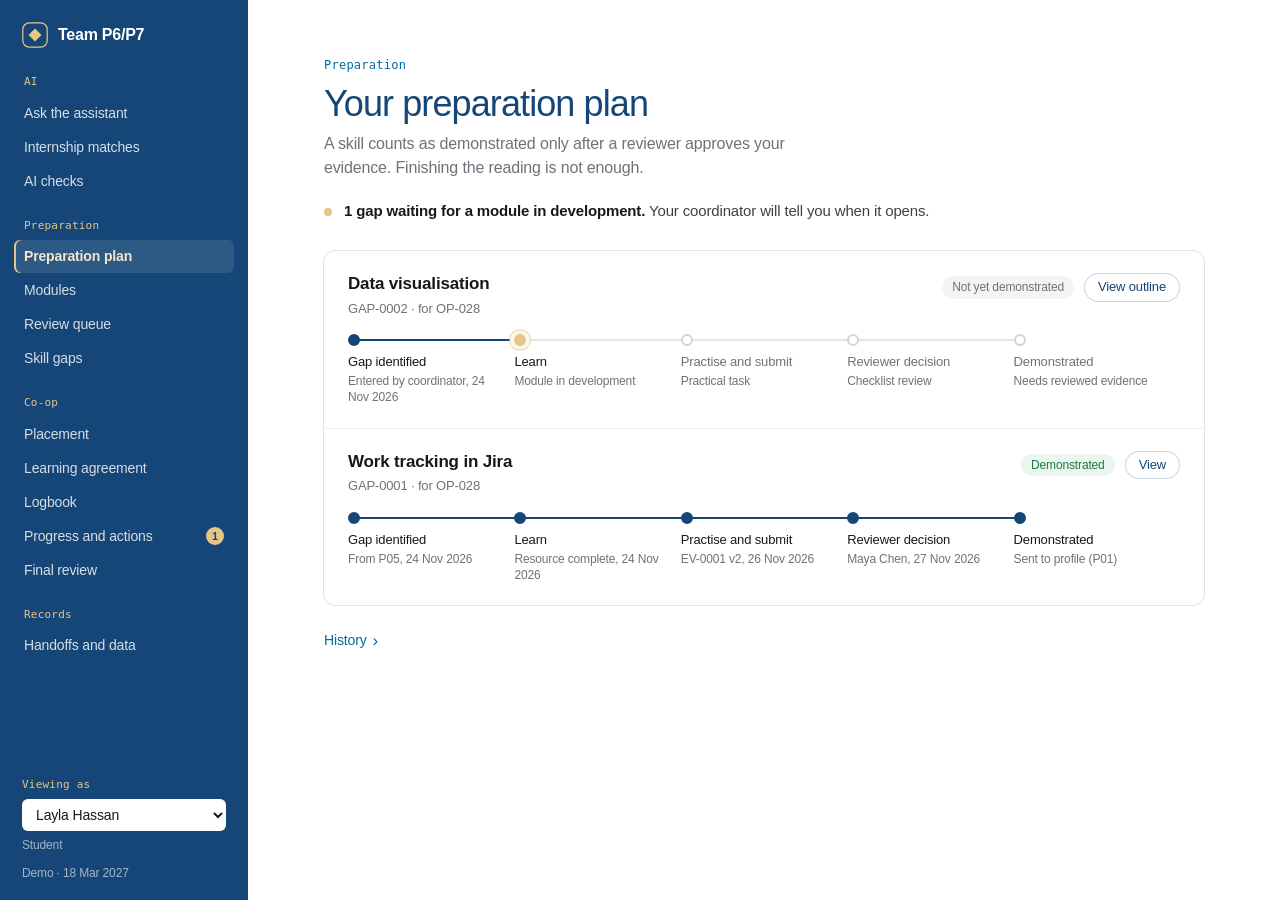
==== index.html @ 8984429f "Use the P01-P03 team's data: profiles, listings and version checks - Bundle P01-P03's synthetic expo" ====
<!doctype html>
<html lang="en">
<head>
<meta charset="utf-8">
<meta name="viewport" content="width=device-width, initial-scale=1">
<title>Team P6/P7 · Co-op preparation and progress</title>
<meta name="description" content="Team P6/P7 classroom prototype for BUS2010 IPP projects P06 and P07: internship preparation, co-op learning progress, and Sprint 2 AI features (FAQ assistant and internship matching).">
<link rel="icon" href="data:image/svg+xml,%3Csvg xmlns='http://www.w3.org/2000/svg' viewBox='0 0 32 32'%3E%3Crect width='32' height='32' rx='8' fill='%23154677'/%3E%3Cpath d='M16 7.5 24.5 16 16 24.5 7.5 16z' fill='%23E5C687'/%3E%3C/svg%3E">
<style>
/* Team P6/P7 — design tokens. MBZUAI colours: navy #154677, blue #006BA1, gold #E5C687. */
:root {
  --navy: #154677;
  --blue: #006BA1;
  --gold: #E5C687;
  --navy-deep: #0F3861;
  --gold-ink: #574A30;
  --gold-50: #FBF6EC;
  --cream: #F5E6CE;

  --bg: #FFFFFF;
  --paper: #FFFFFF;
  --fill: #F4F4F5;
  --ink: #18181B;
  --ink-2: #3F3F46;
  --muted: #71717A;
  --faint: #A1A1AA;
  --line: #E4E4E7;
  --line-2: #F0F0F2;

  --blue-50: #EAF3F8;
  --navy-50: #EEF2F7;
  --green: #1B7A43;  --green-50: #EAF6EF;
  --red: #C42B1C;    --red-50: #FCEDEB;

  --sans: -apple-system, BlinkMacSystemFont, "SF Pro Text", "Helvetica Neue", Helvetica, Arial, sans-serif;
  --display: -apple-system, BlinkMacSystemFont, "SF Pro Display", "Helvetica Neue", Helvetica, Arial, sans-serif;
  --mono: ui-monospace, "SF Mono", Menlo, monospace;

  --r-sm: 6px; --r-md: 12px;
  --card: 0 0 0 1px var(--line);
  --focus: 0 0 0 3px rgba(0, 107, 161, 0.28);
  --ease: cubic-bezier(0.23, 1, 0.32, 1);
}

* { box-sizing: border-box; }
html, body { margin: 0; height: 100%; }
body {
  font-family: var(--sans); font-size: 15px; line-height: 1.5; color: var(--ink);
  background: var(--bg); -webkit-font-smoothing: antialiased; letter-spacing: -0.01em;
}
h1, h2, h3 { font-family: var(--display); font-weight: 600; color: var(--ink); margin: 0; }
h1 { font-size: 36px; line-height: 1.12; font-weight: 500; letter-spacing: -0.025em; color: var(--navy); }
.eyebrow { font-family: var(--mono); font-size: 12px; color: var(--blue); letter-spacing: 0.02em; margin-bottom: 10px; }
h2 { font-size: 19px; line-height: 1.3; letter-spacing: -0.015em; }
h3 { font-size: 16px; line-height: 1.35; letter-spacing: -0.01em; }
p { margin: 0 0 10px; }
a { color: var(--blue); text-decoration: none; }
a:hover { text-decoration: underline; text-underline-offset: 2px; }
button, input, select, textarea { font: inherit; color: inherit; letter-spacing: inherit; }
:focus-visible { outline: none; box-shadow: var(--focus); border-radius: var(--r-sm); }
.id { font-family: var(--mono); font-size: 12px; color: var(--muted); letter-spacing: 0; }
.muted { color: var(--muted); }
.small { font-size: 13px; }
.sr-only { position: absolute; width: 1px; height: 1px; overflow: hidden; clip: rect(0 0 0 0); white-space: nowrap; }

/* ---------- Shell ---------- */
.app { display: grid; grid-template-columns: 248px 1fr; min-height: 100vh; }
.side {
  background: var(--navy); padding: 22px 14px 18px;
  display: flex; flex-direction: column; gap: 26px; position: sticky; top: 0; height: 100vh; overflow-y: auto;
}
.brand { display: flex; align-items: center; gap: 10px; padding: 0 8px; }
.brand-mark { width: 26px; height: 26px; flex: none; }
.brand-name { font-family: var(--display); font-size: 16px; font-weight: 600; color: #fff; letter-spacing: -0.015em; }

nav { display: grid; gap: 20px; }
.nav-group h4 { font-family: var(--mono); font-size: 11px; font-weight: 400; color: var(--gold); margin: 0 0 6px 10px; letter-spacing: 0.02em; }
.nav-group ul { list-style: none; margin: 0; padding: 0; display: grid; gap: 1px; }
.nav-group a {
  display: flex; align-items: center; justify-content: space-between; gap: 8px;
  padding: 6px 10px; border-radius: var(--r-sm); color: rgba(255, 255, 255, 0.82); font-size: 14px;
  transition: background-color .15s ease;
}
.nav-group a:hover { background: rgba(255, 255, 255, 0.07); color: #fff; text-decoration: none; }
.nav-group a[aria-current="page"] { background: rgba(255, 255, 255, 0.1); color: var(--cream); font-weight: 600; box-shadow: inset 2px 0 0 var(--gold); }
.nav-count {
  font-size: 11px; font-weight: 600; min-width: 18px; height: 18px; padding: 0 5px; border-radius: 9px;
  background: var(--gold); color: var(--navy); display: inline-flex; align-items: center; justify-content: center;
}
.side-foot { margin-top: auto; display: grid; gap: 10px; padding: 0 8px; }
.whoami label { display: block; font-family: var(--mono); font-size: 11px; color: var(--gold); margin-bottom: 6px; letter-spacing: 0.02em; }
.whoami select {
  width: 100%; background: var(--paper); color: var(--ink); border: 0; border-radius: var(--r-sm);
  padding: 7px 10px; font-size: 14px; font-weight: 500; cursor: pointer;
}
.whoami .role-line { font-size: 12px; color: rgba(255, 255, 255, 0.6); margin-top: 5px; }
.demo-link { background: none; border: 0; padding: 0; text-align: left; font-size: 12px; color: rgba(255, 255, 255, 0.6); cursor: pointer; }
.demo-link:hover { color: var(--gold); }

.main { padding: 56px 64px 96px; min-width: 0; }
.main > * { max-width: 880px; margin-left: auto; margin-right: auto; }
.page-head { display: flex; align-items: flex-end; justify-content: space-between; gap: 24px; margin-bottom: 32px; }
.page-head .lede { color: var(--muted); font-size: 16px; margin: 8px 0 0; max-width: 58ch; }
.crumb { font-size: 13px; color: var(--muted); margin-bottom: 10px; }
.crumb a { color: var(--blue); }

.layout { display: grid; gap: 20px; }
.stack { display: grid; gap: 20px; }

.panel { background: var(--paper); border-radius: var(--r-md); box-shadow: var(--card); }
.panel-head { padding: 22px 24px 0; display: flex; align-items: baseline; justify-content: space-between; gap: 12px; }
.panel-head h2 { font-size: 17px; }
.panel-body { padding: 14px 24px 24px; }
.panel-body > :last-child { margin-bottom: 0; }
.divided > * + * { border-top: 1px solid var(--line-2); }

/* ---------- Next action line ---------- */
.next { display: flex; align-items: center; gap: 12px; margin: -12px auto 28px; font-size: 15px; color: var(--ink-2); }
.next-dot { width: 8px; height: 8px; border-radius: 50%; background: var(--gold); flex: none; }
.next.done .next-dot { background: var(--green); }
.next.block .next-dot { background: var(--red); }
.next-text strong { font-weight: 600; color: var(--ink); }

/* ---------- Status chips ---------- */
.chip {
  display: inline-flex; align-items: center; font-size: 12px; font-weight: 500;
  padding: 3px 10px; border-radius: 999px; white-space: nowrap; line-height: 1.4;
}
.chip.none { background: var(--fill); color: var(--muted); }
.chip.info { background: var(--navy-50); color: var(--navy); }
.chip.wait { background: var(--gold-50); color: var(--gold-ink); }
.chip.warn { background: var(--red-50); color: var(--red); }
.chip.ok { background: var(--green-50); color: var(--green); }

.tag { font-size: 12px; font-weight: 500; padding: 2px 8px; border-radius: 6px; color: var(--muted); background: var(--fill); white-space: nowrap; }

/* ---------- Progress steps ---------- */
.chain { padding: 0; list-style: none; display: grid; grid-template-columns: repeat(5, minmax(0, 1fr)); margin: 4px 0 0; }
.chain-step { position: relative; padding-top: 20px; padding-right: 12px; }
.chain-step::before { content: ""; position: absolute; top: 5px; left: 0; right: 0; height: 2px; background: var(--line); }
.chain-step:first-child::before { left: 6px; }
.chain-step:last-child::before { right: auto; width: 6px; }
.chain-step.reached::before { background: var(--navy); }
.chain-node { position: absolute; top: 0; left: 0; width: 12px; height: 12px; border-radius: 50%; background: var(--paper); border: 2px solid #D4D4D8; z-index: 1; }
.chain-step.reached .chain-node { background: var(--navy); border-color: var(--navy); }
.chain-step.current .chain-node { border-color: var(--gold); background: var(--gold); box-shadow: 0 0 0 4px var(--gold-50), 0 0 0 5px rgba(229, 198, 135, 0.6); }
.chain-step.blocked .chain-node { border-color: var(--red); background: var(--paper); box-shadow: 0 0 0 4px var(--red-50); }
.chain-label { font-size: 13px; font-weight: 500; color: var(--ink); line-height: 1.3; }
.chain-step:not(.reached):not(.current):not(.blocked) .chain-label { color: var(--muted); }
.chain-sub { font-size: 12px; color: var(--muted); line-height: 1.35; margin-top: 2px; }

/* ---------- Rows ---------- */
.skill { padding: 22px 24px; }
.skill-top { display: flex; justify-content: space-between; align-items: flex-start; gap: 16px; margin-bottom: 16px; }
.skill-top h3 { font-size: 17px; }
.skill-top > :last-child { flex: none; }
.skill-meta { font-size: 13px; color: var(--muted); margin-top: 3px; }
.skill-meta a { color: inherit; }

/* ---------- Buttons & forms ---------- */
.btn {
  display: inline-flex; align-items: center; justify-content: center; gap: 6px;
  border-radius: 999px; border: 0; background: var(--navy); color: #fff;
  padding: 8px 18px; font-weight: 500; font-size: 14px; cursor: pointer; line-height: 1.3;
  transition: background-color .15s ease, transform .1s var(--ease);
}
.btn:hover { background: var(--navy-deep); text-decoration: none; }
.btn:active { transform: scale(0.98); }
.btn.secondary { background: #fff; color: var(--navy); box-shadow: inset 0 0 0 1px #CBD5E1; }
.btn.secondary:hover { background: var(--navy-50); }
.btn.danger { background: var(--red-50); color: var(--red); }
.btn.danger:hover { background: #F8DEDA; }
.btn.ghost { background: transparent; color: var(--blue); padding-left: 0; padding-right: 0; }
.btn.ghost:hover { background: transparent; text-decoration: underline; }
.btn.sm { padding: 6px 14px; font-size: 13px; }
.btn.ghost.sm { padding-left: 0; padding-right: 0; }
.btn[disabled] { background: var(--fill); color: var(--faint); cursor: not-allowed; }
.btn-row { display: flex; flex-wrap: wrap; gap: 10px; align-items: center; }

.field { display: grid; gap: 6px; margin-bottom: 16px; }
.field label, .field .label { font-size: 13px; font-weight: 500; color: var(--ink-2); }
.field .hint { font-size: 12px; color: var(--muted); }
.input, select.input, textarea.input {
  width: 100%; border: 1px solid rgba(0, 0, 0, 0.12); border-radius: var(--r-sm); background: var(--paper); padding: 8px 11px; font-size: 14px;
  transition: border-color .15s ease, box-shadow .15s ease;
}
textarea.input { min-height: 96px; resize: vertical; line-height: 1.5; }
.input:focus { outline: none; border-color: var(--blue); box-shadow: var(--focus); }
.input { border-color: #D4D4D8; }
.field.error .input { border-color: var(--red); }
.field .err, .err { font-size: 12px; color: var(--red); font-weight: 500; }
.grid-2 { display: grid; grid-template-columns: 1fr 1fr; gap: 16px; }
.check { display: flex; gap: 10px; align-items: flex-start; padding: 7px 0; font-size: 14px; }
.check input { width: 16px; height: 16px; margin-top: 2px; accent-color: var(--blue); flex: none; }

/* ---------- Notes ---------- */
.notice { border-radius: 10px; padding: 11px 14px; font-size: 13px; display: flex; gap: 10px; align-items: flex-start; }
.notice.rule { background: none; padding: 0; color: var(--muted); }
.notice.warn { background: var(--red-50); color: #7A1D13; }
.notice.wait { background: var(--gold-50); color: #5E450C; }
.notice.ok { background: var(--green-50); color: var(--green); }
.notice svg { flex: none; margin-top: 2px; }
.notice strong { font-weight: 600; }
.locked { font-size: 12px; color: var(--faint); margin: 10px 0 0; }
.locked button { background: none; border: 0; padding: 0; color: var(--blue); cursor: pointer; font-size: inherit; }
.locked button:hover { text-decoration: underline; }
.foot { font-size: 13px; color: var(--muted); margin: 4px 0 0; }

/* ---------- Tables ---------- */
.table { width: 100%; border-collapse: collapse; font-size: 14px; }
.table th { text-align: left; font-weight: 500; font-size: 12px; color: var(--muted); padding: 0 12px 10px; border-bottom: 1px solid var(--line); }
.table td { padding: 12px; border-bottom: 1px solid var(--line-2); vertical-align: top; }
.table th:first-child, .table td:first-child { padding-left: 0; }
.table th:last-child, .table td:last-child { padding-right: 0; }
.table tr:last-child td { border-bottom: 0; }
.table tr.is-overdue td:first-child { box-shadow: inset 3px 0 0 var(--red); padding-left: 12px; }
.table.fixed { table-layout: fixed; }

/* ---------- History (folded) ---------- */
details.more { margin-top: 4px; }
details.more > summary {
  list-style: none; cursor: pointer; font-size: 14px; color: var(--blue); font-weight: 500; display: inline-flex; align-items: center; gap: 6px;
}
details.more > summary::-webkit-details-marker { display: none; }
details.more > summary::after { content: "›"; font-size: 17px; line-height: 1; transition: transform .2s var(--ease); }
details.more[open] > summary::after { transform: rotate(90deg); }
details.more > .panel { margin-top: 12px; }
details > summary { cursor: pointer; }

.timeline { list-style: none; margin: 0; padding: 0; display: grid; gap: 14px; }
.timeline li { display: grid; grid-template-columns: 110px 1fr; gap: 16px; font-size: 14px; }
.timeline .when { font-size: 13px; color: var(--muted); }
.timeline .who { font-weight: 500; }

/* ---------- Module page ---------- */
.reading { font-size: 15px; line-height: 1.65; max-width: 64ch; color: var(--ink-2); }
.reading h3 { font-size: 15px; margin: 18px 0 4px; color: var(--ink); }
.reading p { margin: 0 0 6px; }
.outcome { font-family: var(--display); font-size: 21px; line-height: 1.4; font-weight: 500; letter-spacing: -0.015em; color: var(--ink); max-width: 56ch; margin: 0; }
.checklist { margin: 0; padding: 0; list-style: none; counter-reset: c; }
.checklist li { counter-increment: c; display: grid; grid-template-columns: 24px 1fr; padding: 5px 0; font-size: 14px; }
.checklist li::before { content: counter(c); font-size: 13px; color: var(--faint); }

/* ---------- Simulated board ---------- */
.board { display: grid; grid-template-columns: repeat(3, minmax(0, 1fr)); gap: 12px; }
.col { background: var(--fill); border-radius: 12px; padding: 12px; min-height: 150px; }
.col-head { display: flex; justify-content: space-between; font-size: 13px; font-weight: 600; color: var(--ink-2); margin-bottom: 10px; }
.card { background: var(--paper); border-radius: 10px; padding: 10px 12px; margin-bottom: 8px; font-size: 13px; box-shadow: 0 1px 2px rgba(0,0,0,.06); }
.card .key { font-family: var(--mono); font-size: 11px; color: var(--faint); }
.card .summary { margin: 2px 0 8px; line-height: 1.4; }
.card .row { display: flex; gap: 6px; align-items: center; flex-wrap: wrap; }
.card select { font-size: 12px; padding: 3px 6px; border: 1px solid var(--line); border-radius: 6px; background: var(--paper); max-width: 100%; }
.card .unassigned { color: var(--red); font-size: 12px; }
.board.readonly .card select, .board.readonly .card button { display: none; }
.board-log { margin: 14px 0 0; padding: 0; list-style: none; font-size: 13px; color: var(--ink-2); }
.board-log li { padding: 6px 0; border-top: 1px solid var(--line-2); }

/* ---------- Versions / feedback ---------- */
.version { padding: 14px 0; }
.version + .version { border-top: 1px solid var(--line-2); }
.version.superseded { color: var(--muted); }
.version .vhead { display: flex; justify-content: space-between; gap: 10px; font-size: 12px; color: var(--muted); margin-bottom: 4px; }
.version .vhead strong { color: var(--ink-2); font-weight: 600; }
.feedback { background: var(--gold-50); border-radius: 10px; padding: 11px 14px; font-size: 14px; margin: 8px 0; }
.feedback.note { background: var(--fill); }
.feedback .fhead { font-size: 12px; color: var(--muted); margin-bottom: 3px; }

/* ---------- Outcomes / progress ---------- */
.outcome-row { display: grid; grid-template-columns: 48px minmax(0,1fr) 180px; gap: 16px; padding: 16px 24px; align-items: start; }
.outcome-row .lo { font-size: 13px; color: var(--faint); padding-top: 1px; font-weight: 500; }
.ev-list { display: flex; flex-wrap: wrap; gap: 6px; margin-top: 8px; }
.ev { font-family: var(--mono); font-size: 11.5px; padding: 2px 8px; border-radius: 6px; background: var(--fill); color: var(--ink-2); }
.ev.missing { background: var(--red-50); color: var(--red); font-family: var(--sans); font-weight: 500; font-size: 12px; }
.ev.excluded { text-decoration: line-through; color: var(--muted); }

.two-col { display: grid; grid-template-columns: 1fr 1fr; gap: 20px; align-items: start; }
.voice { border-radius: var(--r-md); padding: 24px; background: var(--paper); box-shadow: var(--card); }
.voice h3 { margin-bottom: 2px; font-size: 17px; }
.voice .who { font-size: 13px; color: var(--muted); margin-bottom: 16px; }
.quote { font-size: 16px; line-height: 1.6; color: var(--ink); }

.kv { display: grid; grid-template-columns: 140px 1fr; gap: 10px 16px; font-size: 14px; margin: 0; }
.kv dt { color: var(--muted); }
.kv dd { margin: 0; }

pre.payload {
  font-family: var(--mono); font-size: 12px; line-height: 1.55; background: var(--fill);
  border-radius: 10px; padding: 12px 14px; overflow-x: auto; margin: 8px 0 0; color: var(--ink-2);
}

/* ---------- Toast ---------- */
.toast {
  position: fixed; bottom: 28px; left: calc(50% + 124px); transform: translate(-50%, 12px); opacity: 0;
  background: rgba(29, 29, 31, 0.92); color: #fff; padding: 10px 18px; border-radius: 12px; font-size: 14px;
  transition: opacity .2s ease, transform .2s var(--ease); pointer-events: none; z-index: 10; max-width: 60vw;
  backdrop-filter: blur(12px);
}
.toast.show { opacity: 1; transform: translate(-50%, 0); }

/* ---------- Dialog ---------- */
dialog { border: 0; border-radius: 16px; padding: 0; width: min(500px, 92vw); box-shadow: 0 24px 64px rgba(0,0,0,.18), 0 0 0 1px rgba(0,0,0,.05); }
dialog::backdrop { background: rgba(0,0,0,.25); }
dialog .panel-body { padding: 24px; }
.preset { display: grid; grid-template-columns: 1fr auto; gap: 12px; align-items: center; padding: 12px 0; border-top: 1px solid var(--line-2); }
.preset:first-of-type { border-top: 0; }

.empty { padding: 32px 24px; }
.empty h3 { margin-bottom: 4px; }

/* ---------- Assistant ---------- */
.chat { display: grid; gap: 12px; max-height: 540px; overflow-y: auto; padding: 4px 2px 8px; }
.msg { display: grid; gap: 4px; max-width: 80%; }
.msg.user { justify-self: end; text-align: right; }
.msg .bubble { border-radius: 18px; padding: 10px 14px; font-size: 15px; line-height: 1.45; text-align: left; }
.msg .bubble p { margin: 0 0 6px; } .msg .bubble p:last-child { margin: 0; }
.msg.user .bubble { background: var(--blue); color: #fff; }
.msg.bot .bubble { background: var(--fill); color: var(--ink); }
.msg.handoff .bubble { background: var(--gold-50); }
.msg.human .bubble { background: var(--green-50); }
.msg .meta { font-size: 11px; color: var(--faint); }
.msg .src { font-size: 12px; color: var(--muted); margin-top: 6px; }
.msg .src .tag { background: rgba(0,0,0,.05); }
.chat-form { display: flex; gap: 8px; margin-top: 14px; }
.chat-form .input { flex: 1; border-radius: 20px; padding: 9px 16px; }

.suggest { display: flex; flex-wrap: wrap; gap: 6px; margin-top: 12px; }
.pill { font: inherit; font-size: 13px; border: 0; background: var(--fill); color: var(--ink-2); border-radius: 999px; padding: 5px 12px; cursor: pointer; transition: background-color .15s ease; }
.pill:hover { background: var(--line); }
.steps { margin: 0; padding-left: 18px; display: grid; gap: 6px; }
.kb { margin: 8px 0 0; padding-left: 0; list-style: none; display: grid; gap: 4px; }
body.embedded { background: #fff; }
.embed-wrap { max-width: 460px; margin: 0 auto; padding: 14px; }
.embed-head { display: flex; gap: 10px; align-items: center; padding-bottom: 12px; margin-bottom: 12px; border-bottom: 1px solid var(--line-2); }

/* Thinking + streaming (demo animation) */
.msg.thinking .bubble { min-width: 300px; padding: 12px 16px; }
.think-head { display: flex; align-items: center; gap: 10px; font-size: 13px; font-weight: 600; color: var(--navy); }
.dots { display: inline-flex; gap: 4px; }
.dots span { width: 6px; height: 6px; border-radius: 50%; background: var(--navy); opacity: .25; animation: dot 1.2s infinite ease-in-out; }
.dots span:nth-child(2) { animation-delay: .15s; } .dots span:nth-child(3) { animation-delay: .3s; }
@keyframes dot { 0%, 80%, 100% { opacity: .25; transform: none; } 40% { opacity: 1; transform: translateY(-3px); } }
.think-steps { list-style: none; margin: 0; padding: 0; display: grid; gap: 5px; font-size: 13px; }
.think-steps:not(:empty) { margin-top: 10px; }
.think-steps li { display: flex; gap: 8px; align-items: center; animation: stepIn .35s var(--ease) both; }
.think-steps li::before { content: ""; width: 11px; height: 11px; flex: none; border-radius: 50%; border: 1.5px solid var(--gold); border-top-color: transparent; animation: spin .8s linear infinite; }
.think-steps li:not(.done) {
  background: linear-gradient(90deg, var(--muted) 35%, var(--navy) 50%, var(--muted) 65%); background-size: 250% 100%;
  -webkit-background-clip: text; background-clip: text; color: transparent; animation: stepIn .35s var(--ease) both, shimmer 1.6s linear infinite;
}
.think-steps li.done { color: var(--muted); }
.think-steps li.done::before { content: "✓"; border: 0; animation: none; color: var(--green); font-size: 11px; line-height: 11px; text-align: center; font-weight: 700; }
@keyframes shimmer { from { background-position: 100% 0; } to { background-position: -150% 0; } }
@keyframes stepIn { from { opacity: 0; transform: translateY(4px); } to { opacity: 1; transform: none; } }
@keyframes spin { to { transform: rotate(360deg); } }
.caret { display: inline-block; width: 2px; height: 1.05em; background: var(--navy); margin-left: 2px; vertical-align: -2px; animation: blink 1s steps(1) infinite; }
@keyframes blink { 50% { opacity: 0; } }
.reveal-wait { display: none !important; }
.pill:disabled { opacity: .45; cursor: default; }
.reveal { animation: stepIn .4s var(--ease) both; }
details.thought { font-size: 12px; color: var(--muted); margin: 0 0 2px 4px; }
details.thought > summary { list-style: none; display: inline-flex; gap: 5px; align-items: center; }
details.thought > summary::-webkit-details-marker { display: none; }
details.thought > summary::after { content: "›"; font-size: 14px; transition: transform .2s var(--ease); }
details.thought[open] > summary::after { transform: rotate(90deg); }
details.thought > summary:hover { color: var(--blue); }
details.thought ol { margin: 6px 0 8px; padding-left: 18px; display: grid; gap: 3px; }

/* ---------- Matching ---------- */
.match { background: var(--paper); border-radius: var(--r-md); box-shadow: var(--card); padding: 24px; }
.match-top { display: flex; gap: 14px; align-items: flex-start; margin-bottom: 18px; }
.match-top h3 { font-size: 17px; }
.rank { flex: none; width: 28px; height: 28px; border-radius: 50%; background: var(--navy); color: var(--gold); font-weight: 600; display: grid; place-items: center; font-size: 13px; margin-top: 1px; }
.match.weak .rank { background: var(--faint); }
.score { font-family: var(--display); font-size: 28px; font-weight: 600; color: var(--navy); white-space: nowrap; letter-spacing: -0.02em; line-height: 1; }
.score .muted { font-size: 13px; font-weight: 400; letter-spacing: 0; }
.scorebar { height: 4px; border-radius: 2px; background: var(--fill); display: flex; overflow: hidden; margin-bottom: 20px; }
.scorebar .seg { display: block; height: 100%; }
.s1 { background: var(--navy); } .s2 { background: var(--blue); } .s3 { background: #5FA3C8; } .s4 { background: var(--gold); }
h4.mini { font-size: 12px; font-weight: 600; color: var(--muted); margin: 0 0 6px; }
.reasons, .checks, .gaps { margin: 0; padding-left: 0; list-style: none; font-size: 14px; display: grid; gap: 5px; }
.reasons li { padding-left: 14px; position: relative; color: var(--ink-2); }
.reasons li::before { content: ""; position: absolute; left: 1px; top: 9px; width: 4px; height: 4px; border-radius: 50%; background: var(--navy); }
.checks li { color: var(--ink-2); }
.checks .st { display: inline-block; width: 14px; font-weight: 600; margin-right: 6px; text-align: center; }
.checks .pass .st { color: var(--green); }
.checks .fail .st { color: var(--red); }
.checks .unknown .st { color: var(--gold-ink); }
.gaps li { display: flex; flex-wrap: wrap; gap: 8px; align-items: center; }
.gap-req { font-weight: 500; color: var(--red); } .gap-des { font-weight: 500; color: var(--gold-ink); }
.match-foot { display: flex; justify-content: flex-end; align-items: center; gap: 10px; flex-wrap: wrap; margin-top: 16px; }
.match-foot:empty { display: none; }
.bigstat { font-size: 14px; color: var(--muted); white-space: nowrap; }
.bigstat span { font-family: var(--display); font-size: 34px; font-weight: 600; color: var(--navy); letter-spacing: -0.02em; }

/* Narrow windows (not the design target; keeps the page usable and the embed working) */
@media (max-width: 820px) {
  .app { grid-template-columns: 1fr; }
  .side { position: static; height: auto; }
  .main { padding: 28px 16px 56px; }
  .board, .two-col, .grid-2, .chain { grid-template-columns: 1fr; }
  .chain-step { padding: 0 0 12px 24px; }
  .chain-step::before, .chain-step:first-child::before, .chain-step:last-child::before { top: 0; bottom: 0; left: 5px; right: auto; width: 2px; height: auto; }
  .page-head, .skill-top, .match-top { flex-direction: column; align-items: flex-start; gap: 10px; }
  .table { display: block; overflow-x: auto; }
  .kv, .outcome-row, .timeline li { grid-template-columns: 1fr; }
  .msg { max-width: 100%; }
}
@media (prefers-reduced-motion: reduce) { .toast, .btn, details.more > summary::after { transition: none; } }

</style>
</head>
<body>
<div id="root"></div>
<noscript>Team P6/P7 needs JavaScript to run.</noscript>
<script>
/* P01-P03 team's synthetic data (profiles and published listings), 2026-11-24. Generated by tools/update_p01p03.py from data/p01p03/ipp_sample_data.json; do not edit by hand. */
const P01P03 = {
 "_meta": {
  "description": "SYNTHETIC test data for the IPP prototype (P01 student profiles, P03 published listings). Not real students or real placements.",
  "owner_team": "P01-P03",
  "updated": "2026-11-24",
  "field_status": "Matches P04/P05 data dictionary v3 (Sprint 3)",
  "rules": [
   "Read the latest profile version with profile_status = submitted (ignore drafts).",
   "Recommend or accept applications only for listings that are published AND open.",
   "Corrections create a new version; old versions are never edited.",
   "supervisor_name and supervisor_contact are passed to P07 only and must not be shown to students.",
   "A recommendation is not a placement; eligibility and official approval stay with humans."
  ]
 },
 "skills_vocabulary": [
  {
   "skill_id": "SK-JIRA",
   "label": "Jira / agile tracking"
  },
  {
   "skill_id": "SK-SQL",
   "label": "SQL"
  },
  {
   "skill_id": "SK-VIZ",
   "label": "Data visualization (incl. Tableau, Power BI)"
  },
  {
   "skill_id": "SK-PY",
   "label": "Python"
  },
  {
   "skill_id": "SK-EXCEL",
   "label": "Excel"
  },
  {
   "skill_id": "SK-FIGMA",
   "label": "Figma / UI design"
  },
  {
   "skill_id": "SK-COMM",
   "label": "Communication"
  },
  {
   "skill_id": "SK-DMKT",
   "label": "Digital marketing"
  }
 ],
 "student_profiles": [
  {
   "student_id": "COOP-B001",
   "profile_version": 1,
   "profile_status": "submitted",
   "display_name": "Layla Hassan",
   "interests": [
    "aviation",
    "analytics"
   ],
   "availability_start": "2027-01-01",
   "availability_end": "2027-06-30",
   "skills": [
    {
     "skill_id": "SK-SQL",
     "evidence_status": "self_declared",
     "reviewed_by": null,
     "reviewed_at": null,
     "evidence_id": null
    },
    {
     "skill_id": "SK-JIRA",
     "evidence_status": "self_declared",
     "reviewed_by": null,
     "reviewed_at": null,
     "evidence_id": null
    },
    {
     "skill_id": "SK-VIZ",
     "evidence_status": "self_declared",
     "reviewed_by": null,
     "reviewed_at": null,
     "evidence_id": null
    }
   ]
  },
  {
   "student_id": "COOP-B001",
   "profile_version": 2,
   "profile_status": "submitted",
   "display_name": "Layla Hassan",
   "interests": [
    "aviation",
    "analytics"
   ],
   "availability_start": "2027-01-01",
   "availability_end": "2027-06-30",
   "skills": [
    {
     "skill_id": "SK-SQL",
     "evidence_status": "reviewed",
     "reviewed_by": "Maya (learning reviewer)",
     "reviewed_at": "2026-11-10",
     "evidence_id": "E-SQL-01"
    },
    {
     "skill_id": "SK-JIRA",
     "evidence_status": "self_declared",
     "reviewed_by": null,
     "reviewed_at": null,
     "evidence_id": null
    },
    {
     "skill_id": "SK-VIZ",
     "evidence_status": "self_declared",
     "reviewed_by": null,
     "reviewed_at": null,
     "evidence_id": null
    }
   ]
  },
  {
   "student_id": "COOP-B002",
   "profile_version": 1,
   "profile_status": "submitted",
   "display_name": "Arjun Mehta",
   "interests": [
    "energy",
    "data engineering"
   ],
   "availability_start": "2027-02-01",
   "availability_end": "2027-05-31",
   "skills": [
    {
     "skill_id": "SK-PY",
     "evidence_status": "reviewed",
     "reviewed_by": "Maya (learning reviewer)",
     "reviewed_at": "2026-11-09",
     "evidence_id": "E-PY-02"
    },
    {
     "skill_id": "SK-SQL",
     "evidence_status": "self_declared",
     "reviewed_by": null,
     "reviewed_at": null,
     "evidence_id": null
    },
    {
     "skill_id": "SK-EXCEL",
     "evidence_status": "self_declared",
     "reviewed_by": null,
     "reviewed_at": null,
     "evidence_id": null
    }
   ]
  },
  {
   "student_id": "COOP-B003",
   "profile_version": 1,
   "profile_status": "submitted",
   "display_name": "Mei Chen",
   "interests": [
    "product design",
    "startups"
   ],
   "availability_start": "2027-01-15",
   "availability_end": "2027-06-15",
   "skills": [
    {
     "skill_id": "SK-FIGMA",
     "evidence_status": "self_declared",
     "reviewed_by": null,
     "reviewed_at": null,
     "evidence_id": null
    },
    {
     "skill_id": "SK-COMM",
     "evidence_status": "reviewed",
     "reviewed_by": "Maya (learning reviewer)",
     "reviewed_at": "2026-11-08",
     "evidence_id": "E-COMM-03"
    },
    {
     "skill_id": "SK-DMKT",
     "evidence_status": "self_declared",
     "reviewed_by": null,
     "reviewed_at": null,
     "evidence_id": null
    }
   ]
  },
  {
   "student_id": "COOP-B004",
   "profile_version": 1,
   "profile_status": "submitted",
   "display_name": "Noor Al Hashimi",
   "interests": [],
   "availability_start": null,
   "availability_end": null,
   "skills": [
    {
     "skill_id": "SK-EXCEL",
     "evidence_status": "self_declared",
     "reviewed_by": null,
     "reviewed_at": null,
     "evidence_id": null
    }
   ]
  }
 ],
 "published_listings": [
  {
   "opportunity_id": "OP-028",
   "version": 2,
   "submission_version": 2,
   "employer_name": "Emirates Group",
   "title": "Aviation Analytics Intern",
   "sector": "aviation",
   "location": "Dubai",
   "work_mode": "on-site",
   "description": "Support the analytics team with SQL queries, Jira ticket tracking and dashboards on flight operations data.",
   "start_date": "2027-02-01",
   "end_date": "2027-05-31",
   "required_skills": [
    "SK-SQL",
    "SK-JIRA"
   ],
   "desirable_skills": [
    "SK-VIZ"
   ],
   "publication_status": "published",
   "listing_status": "open",
   "supervisor_name": "R. Khan (synthetic)",
   "supervisor_contact": "supervisor.op028@example.com"
  },
  {
   "opportunity_id": "OP-031",
   "version": 1,
   "submission_version": 1,
   "employer_name": "Desert Grid Energy (fictional)",
   "title": "Energy Data Intern",
   "sector": "energy",
   "location": "Abu Dhabi",
   "work_mode": "on-site",
   "description": "Clean and analyse energy grid data in Python and SQL, and prepare weekly Excel summaries.",
   "start_date": "2027-02-01",
   "end_date": "2027-05-31",
   "required_skills": [
    "SK-PY",
    "SK-SQL"
   ],
   "desirable_skills": [
    "SK-EXCEL"
   ],
   "publication_status": "published",
   "listing_status": "open",
   "supervisor_name": "A. Saleh (synthetic)",
   "supervisor_contact": "supervisor.op031@example.com"
  },
  {
   "opportunity_id": "OP-034",
   "version": 1,
   "submission_version": 1,
   "employer_name": "Oasis Ventures (fictional startup)",
   "title": "Product Design Intern",
   "sector": "technology",
   "location": "Abu Dhabi",
   "work_mode": "hybrid",
   "description": "Design app screens in Figma for an early-stage startup and help with user research and launch content.",
   "start_date": "2027-01-15",
   "end_date": "2027-05-15",
   "required_skills": [
    "SK-FIGMA"
   ],
   "desirable_skills": [
    "SK-COMM",
    "SK-DMKT"
   ],
   "publication_status": "published",
   "listing_status": "open",
   "supervisor_name": "L. Park (synthetic)",
   "supervisor_contact": "supervisor.op034@example.com"
  },
  {
   "opportunity_id": "OP-036",
   "version": 1,
   "submission_version": 1,
   "employer_name": "Falcon Analytics (fictional)",
   "title": "BI Dashboard Intern",
   "sector": "finance",
   "location": "Dubai",
   "work_mode": "on-site",
   "description": "Build BI dashboards in Tableau or Power BI and maintain Excel reporting for the finance team.",
   "start_date": "2027-02-01",
   "end_date": "2027-06-30",
   "required_skills": [
    "SK-VIZ",
    "SK-EXCEL"
   ],
   "desirable_skills": [
    "SK-SQL"
   ],
   "publication_status": "published",
   "listing_status": "closed",
   "supervisor_name": "M. Ortiz (synthetic)",
   "supervisor_contact": "supervisor.op036@example.com"
  },
  {
   "opportunity_id": "OP-039",
   "version": 1,
   "submission_version": 1,
   "employer_name": "Gulf Health Data Office (fictional government)",
   "title": "Health Data Intern",
   "sector": "health",
   "location": "Abu Dhabi",
   "work_mode": "on-site",
   "description": "Assist with health data quality checks in Python and simple visual reports.",
   "start_date": null,
   "end_date": null,
   "required_skills": [
    "SK-PY"
   ],
   "desirable_skills": [
    "SK-VIZ"
   ],
   "publication_status": "unpublished",
   "listing_status": "open",
   "supervisor_name": "S. Rahman (synthetic)",
   "supervisor_contact": "supervisor.op039@example.com"
  }
 ]
};

</script>
<script>
/* Team P6/P7 — synthetic classroom data. All names, organisations' roles and records are invented. */

const PEOPLE = {
  student:    { id: "COOP-B001", name: "Layla Hassan",       role: "Student",                 short: "Layla" },
  reviewer:   { id: "STF-R014",  name: "Maya Chen",          role: "Learning reviewer",       short: "Maya" },
  coordinator:{ id: "STF-C002",  name: "Sara Al Hammadi",    role: "Co-op coordinator",       short: "Sara" },
  supervisor: { id: "EMP-S310",  name: "R. Khan",            role: "Workplace supervisor",    short: "R. Khan" },
  advisor:    { id: "FAC-A021",  name: "Dr. Ahmed Youssef",  role: "Academic advisor",        short: "Dr. Youssef" }
};

const SKILLS = [
  { id: "SK-JIRA", name: "Work tracking in Jira",  module: "MOD-JIRA-101" },
  { id: "SK-SQL",  name: "SQL for analytics",      module: "MOD-SQL-101" },
  { id: "SK-VIZ",  name: "Data visualisation",     module: "MOD-VIZ-101" }
];

const MODULES = {
  "MOD-JIRA-101": {
    id: "MOD-JIRA-101", skill: "SK-JIRA", status: "full",
    title: "Tracking team work in Jira",
    outcome: "Create, assign and progress work items on a team board, and explain each status change so a colleague can follow the work.",
    minutes: 90,
    resource: {
      title: "How a team board tells the story of the work",
      minutes: 20,
      parts: [
        ["A work item is one piece of work", "Each item has a short summary that says what will be done, for example “Clean turnaround-time data for Terminal 3”. If you cannot finish it in a few days, split it."],
        ["Every item has one owner", "The assignee is the person who will move it forward. Unassigned work is invisible work: nobody is accountable for it."],
        ["Status shows where the work is", "Items move from To do, to In progress, to Done. Move an item when its real state changes, not to look busy."],
        ["Explain the change", "When you move an item, leave a one-line reason: what changed and what happens next. This is the record your supervisor and team read."]
      ]
    },
    task: "Your ground-operations analytics team is starting a sprint. On the simulated board, create at least two work items, assign an owner to every item, move one item from To do through In progress to Done, and give a reason for each status change. Then submit the board with a short explanation.",
    checklist: [
      "Creates at least two work items with clear, specific summaries",
      "Gives every work item an owner",
      "Moves at least one item from To do through In progress to Done",
      "Explains each status change in plain language"
    ]
  },
  "MOD-SQL-101": {
    id: "MOD-SQL-101", skill: "SK-SQL", status: "outline",
    title: "Querying operational data with SQL",
    outcome: "Write SELECT, JOIN and GROUP BY queries that answer a stated operational question, and check the result for missing data.",
    minutes: 120,
    task: "Planned: answer three questions about a synthetic flight-delay table and explain one data-quality issue.",
    checklist: ["Query answers the stated question", "Joins use the correct keys", "Aggregates are grouped correctly", "One data-quality issue is identified"]
  },
  "MOD-VIZ-101": {
    id: "MOD-VIZ-101", skill: "SK-VIZ", status: "outline",
    title: "Building a clear operational dashboard",
    outcome: "Choose a chart that fits the question, label it so a non-specialist can read it, and state the main finding in one sentence.",
    minutes: 120,
    task: "Planned: redesign a cluttered on-time-performance chart and write the headline finding.",
    checklist: ["Chart type fits the question", "Axes and units are labelled", "Colour is used for meaning only", "Headline finding is stated"]
  }
};

const BOARD_PEOPLE = ["Layla Hassan", "Omar Saleh", "Priya Nair"];

const OUTCOMES = [
  { id: "LO1", name: "Apply data analysis to an operational problem" },
  { id: "LO2", name: "Communicate findings to non-specialist stakeholders" },
  { id: "LO3", name: "Work effectively in a professional team" },
  { id: "LO4", name: "Reflect on professional growth and ethics" }
];

/* Period 1 follows the confirmed placement from P04 (OP-028: 1 Feb to 31 May 2027, from the P03 listing). app.js resets it from the placement on every render. */
const PERIOD = { id: "P1", label: "Period 1", start: "2027-02-01", end: "2027-05-31" };
const ADVISORS = [{ id: "FAC-A021", name: "Dr. Ahmed Youssef" }];
const P06_STUDENTS = ["COOP-B001"];

/* Samples standing in for other teams' files until they send real ones.
   Both follow the P04/P05 data dictionary v3 (github.com/faizr206/ProjectManagement-AIRecommendation, docs/data-dictionary.md, 24 Nov 2026).
   Real files from P04/P05 are imported the same way (Skill gaps > Import, Placement > Import). */
const FIXTURES = {
  /* P05 skill_gap_handoffs.p06_payload. With P01's profile for Layla (v2: SQL reviewed, Jira self-declared) and OP-028 v2 (required SQL + Jira),
     P05 rules-v3 lists one gap: Jira. P05 creates gap_id. */
  P05_GAPS: [
    { gap_id: "GAP-0001", student_id: "COOP-B001", skill_id: "SK-JIRA", opportunity_id: "OP-028", reason: "OP-028 requires Jira; not yet demonstrated",
      recommendation_id: "REC-7F3A2C91", opportunity_version: 2, profile_version: 2 }
  ],
  /* P04 p07_handoffs.payload. academic_advisor is null because P04 does not hold it; the coordinator assigns it in P07. */
  P04_PLACEMENT_CONFIRMED: {
    placement_id: "PL-0001", status: "university_confirmed", student_id: "COOP-B001", opportunity_id: "OP-028",
    employer_name: "Emirates Group", location: "Dubai", role: "Aviation Analytics Intern",
    period_start: "2027-02-01", period_end: "2027-05-31",
    supervisor_name: "R. Khan (synthetic)", supervisor_contact: "supervisor.op028@example.com", academic_advisor: null,
    application_id: "APP-0001", confirmed_by: "Sara Al Hammadi", confirmed_at: "2026-12-14T10:00:00Z", opportunity_version: 2
  },
  /* Guard test only: P04 never sends a placement that is not university_confirmed. We check anyway. */
  P04_PLACEMENT_UNCONFIRMED: {
    placement_id: "PL-0002", status: "awaiting_university_confirmation", student_id: "COOP-B001", opportunity_id: "OP-031",
    employer_name: "Etihad Airways", location: "Abu Dhabi", role: "Network planning intern",
    period_start: "2027-02-01", period_end: "2027-05-31", supervisor_name: null, supervisor_contact: null, academic_advisor: null,
    application_id: "APP-0002", confirmed_by: null, confirmed_at: null, opportunity_version: 1
  }
};

/* P04 v3 payload -> P07 record */
function placementFromP04(r, receivedAt) {
  return {
    placementId: r.placement_id, studentId: r.student_id, opportunityId: r.opportunity_id, opportunityVersion: r.opportunity_version ?? null,
    applicationId: r.application_id ?? null, employer: r.employer_name, location: r.location || "", role: r.role || "",
    periodStart: r.period_start, periodEnd: r.period_end,
    supervisor: (r.supervisor_name || "").replace(/\s*\(synthetic\)\s*$/i, "") || null, supervisorContact: r.supervisor_contact || null,
    advisor: r.academic_advisor || null, advisorAssignedBy: null, advisorAssignedAt: null,
    status: r.status, confirmedBy: r.confirmed_by || null, confirmedAt: r.confirmed_at ? String(r.confirmed_at).slice(0, 10) : null,
    receivedAt, source: "P04"
  };
}

const BOARD_START = () => ({
  items: [
    { key: "OPS-101", summary: "Clean turnaround-time data for Terminal 3", assignee: "", status: "todo", createdBy: "seed" },
    { key: "OPS-102", summary: "Agree delay-cause categories with the ops team", assignee: "", status: "todo", createdBy: "seed" },
    { key: "OPS-103", summary: "Build weekly on-time-performance chart", assignee: "", status: "todo", createdBy: "seed" }
  ],
  log: [],
  next: 104
});

/* ---------- Presets ---------- */
function emptyState(today) {
  return {
    version: 4,
    today,
    role: "student",
    preset: "",
    gaps: [], resources: {}, board: BOARD_START(), submissions: [],
    placement: null, placementAttempts: [],
    agreement: { goals: [], status: "draft", signoffs: { student: null, supervisor: null, advisor: null } },
    logs: [], evidence: [], judgements: {}, milestones: [], actions: [],
    final: { employer: null, advisor: null },
    handoffs: [], events: [], importLog: []
  };
}

function presetFresh() {
  const s = emptyState("2026-11-23");
  s.preset = "fresh";
  s.role = "coordinator";
  s.events.push({ at: "2026-11-23", actor: "System", text: "Demo started from a clean record" });
  return s;
}

function presetMidpoint() {
  const s = emptyState("2027-03-18");
  s.preset = "midpoint";
  s.role = "student";
  s.gaps = [
    { id: "GAP-0001", studentId: "COOP-B001", skillId: "SK-JIRA", opportunityId: "OP-028", opportunityVersion: 2, recommendationId: "REC-7F3A2C91", profileVersion: 2, source: "P05", reason: FIXTURES.P05_GAPS[0].reason, createdAt: "2026-11-24", status: "closed" },
    { id: "GAP-0002", studentId: "COOP-B001", skillId: "SK-VIZ", opportunityId: "OP-028", source: "manual", reason: "Desirable for OP-028; self-declared only", createdAt: "2026-11-24", status: "open" }
  ];
  s.resources = { "MOD-JIRA-101": "2026-11-24" };
  const board = BOARD_START();
  board.items[0].assignee = "Layla Hassan"; board.items[0].status = "done";
  board.items[1].assignee = "Priya Nair"; board.items[1].status = "inprogress";
  board.items[2].assignee = "Omar Saleh";
  board.items.push({ key: "OPS-104", summary: "Check missing gate-time values in the March extract", assignee: "Layla Hassan", status: "todo", createdBy: "student" });
  board.items.push({ key: "OPS-105", summary: "Write the data dictionary for the delay table", assignee: "Omar Saleh", status: "todo", createdBy: "student" });
  board.next = 106;
  board.log = [
    { key: "OPS-101", from: "todo", to: "inprogress", reason: "Started cleaning; 3% of rows have no gate time.", at: "2026-11-25" },
    { key: "OPS-101", from: "inprogress", to: "done", reason: "Cleaned file shared with the team; missing rows flagged in OPS-104.", at: "2026-11-25" },
    { key: "OPS-102", from: "todo", to: "inprogress", reason: "Priya booked a call with the ops lead for Thursday.", at: "2026-11-25" }
  ];
  s.board = board;
  s.submissions = [{
    id: "EV-0001", skillId: "SK-JIRA", moduleId: "MOD-JIRA-101", status: "demonstrated",
    versions: [
      { v: 1, at: "2026-11-25", explanation: "I created two items and moved OPS-101 to Done.", board: JSON.parse(JSON.stringify(board)) },
      { v: 2, at: "2026-11-26", explanation: "I created OPS-104 and OPS-105 for work the team will need next, gave every item an owner, and moved OPS-101 from To do to Done once the cleaned file was shared. Each move has a reason so Omar and Priya can see what changed and what comes next.", board: JSON.parse(JSON.stringify(board)) }
    ],
    reviews: [
      { at: "2026-11-25", by: "Maya Chen", decision: "revision", comment: "Good board. Your explanation needs to say why each status changed and what happens next, so a colleague can follow it.", checklist: [true, true, true, false] },
      { at: "2026-11-27", by: "Maya Chen", decision: "demonstrated", comment: "All four criteria met. Clear reasons on every move.", checklist: [true, true, true, true] }
    ]
  }];
  s.handoffs = [
    { id: "HO-001", to: "P01", at: "2026-11-27", status: "sent", payload: { student_id: "COOP-B001", skill_id: "SK-JIRA", evidence_id: "EV-0001", outcome: "demonstrated", reviewer: "Maya Chen", review_date: "2026-11-27" } },
    { id: "HO-002", to: "P07", at: "2026-11-27", status: "sent", payload: { studentId: "COOP-B001", demonstrated: [{ skillId: "SK-JIRA", evidenceId: "EV-0001", reviewDate: "2026-11-27" }], inProgress: ["SK-VIZ"] } }
  ];
  s.placement = Object.assign(placementFromP04(FIXTURES.P04_PLACEMENT_CONFIRMED, "2026-12-15"), { advisor: "Dr. Ahmed Youssef", advisorAssignedBy: "Sara Al Hammadi", advisorAssignedAt: "2026-12-15" });
  s.agreement = {
    status: "agreed",
    goals: [
      { id: "G1", text: "Build a weekly on-time-performance dashboard that the ground-ops team uses", outcomes: ["LO1", "LO2"] },
      { id: "G2", text: "Present one analysis to the station operations meeting", outcomes: ["LO2", "LO3"] },
      { id: "G3", text: "Keep a weekly reflective log on professional practice", outcomes: ["LO4", "LO3"] }
    ],
    signoffs: { student: "2027-02-02", supervisor: "2027-02-03", advisor: "2027-02-04" }
  };
  s.evidence = [
    { id: "EV-0001", title: "Jira readiness (reviewed in P06)", date: "2026-11-27", source: "P06" },
    { id: "EV-0101", title: "OTP dashboard v1, screenshot and notes", date: "2027-02-18", source: "Student" },
    { id: "EV-0102", title: "Supervisor email confirming the dashboard is used weekly", date: "2027-03-04", source: "Supervisor" }
  ];
  s.logs = [
    { id: "LOG-01", week: 2, date: "2027-02-11", goal: "G1", status: "acknowledged",
      versions: [{ v: 1, at: "2027-02-11", text: "Mapped the data sources for on-time performance and agreed the weekly cut-off with R. Khan.", evidence: ["EV-0001"] }],
      feedback: [{ at: "2027-02-12", by: "R. Khan", type: "note", text: "Good start. Keep the cut-off on Sunday evening." }] },
    { id: "LOG-02", week: 3, date: "2027-02-18", goal: "G1", status: "acknowledged",
      versions: [
        { v: 1, at: "2027-02-18", text: "Finished the dashboard.", evidence: ["EV-0101"] },
        { v: 2, at: "2027-02-21", text: "Released dashboard v1 with three views: daily OTP, delay causes and gate turnaround. Ops leads asked for a filter by aircraft type, which I added on Friday. Next: test it with the night shift.", evidence: ["EV-0101"] }
      ],
      feedback: [
        { at: "2027-02-19", by: "R. Khan", type: "request", text: "Please say what the dashboard shows, who uses it and what changed after feedback." },
        { at: "2027-02-22", by: "R. Khan", type: "note", text: "Much clearer, thank you." }
      ] },
    { id: "LOG-03", week: 6, date: "2027-03-11", goal: "G3", status: "submitted",
      versions: [{ v: 1, at: "2027-03-11", text: "Reflected on presenting numbers to people who were not in the analysis. I over-explained the method and ran out of time for questions.", evidence: [] }],
      feedback: [] }
  ];
  s.judgements = {
    LO1: { level: "developing", evidence: ["EV-0101", "EV-0102"], by: "Dr. Ahmed Youssef", at: "2027-03-15" },
    LO2: { level: "developing", evidence: ["EV-0101"], by: "Dr. Ahmed Youssef", at: "2027-03-15" },
    LO3: { level: "none", evidence: [], by: null, at: null },
    LO4: { level: "none", evidence: [], by: null, at: null }
  };
  s.milestones = [
    { id: "MS-1", text: "Completed Emirates data-access training", done: true, at: "2027-02-05" },
    { id: "MS-2", text: "Dashboard v1 released to ground-ops", done: true, at: "2027-02-21" },
    { id: "MS-3", text: "Present at station operations meeting", done: false, at: null }
  ];
  s.actions = [
    { id: "ACT-01", text: "Agree a date to present at the station operations meeting", owner: "supervisor", due: "2027-03-10", status: "open", closure: "", closedAt: null, createdAt: "2027-03-02", createdBy: "Dr. Ahmed Youssef" },
    { id: "ACT-02", text: "Add evidence for teamwork (LO3), such as meeting notes or peer feedback", owner: "student", due: "2027-04-01", status: "open", closure: "", closedAt: null, createdAt: "2027-03-15", createdBy: "Dr. Ahmed Youssef" }
  ];
  s.events = [
    { at: "2026-11-24", actor: "Sara Al Hammadi", text: "Imported 1 skill gap from P05 (GAP-0001)" },
    { at: "2026-11-24", actor: "Sara Al Hammadi", text: "Added gap GAP-0002 for Data visualisation" },
    { at: "2026-11-25", actor: "Layla Hassan", text: "Submitted EV-0001 version 1" },
    { at: "2026-11-25", actor: "Maya Chen", text: "Requested a revision on EV-0001" },
    { at: "2026-11-26", actor: "Layla Hassan", text: "Submitted EV-0001 version 2" },
    { at: "2026-11-27", actor: "Maya Chen", text: "Recorded EV-0001 as demonstrated; sent to P01 and P07" },
    { at: "2026-12-15", actor: "Sara Al Hammadi", text: "Received confirmed placement PL-0001 from P04" },
    { at: "2026-12-15", actor: "Sara Al Hammadi", text: "Assigned academic advisor Dr. Ahmed Youssef to placement PL-0001" },
    { at: "2027-02-04", actor: "Dr. Ahmed Youssef", text: "Learning agreement agreed by all three parties" },
    { at: "2027-02-19", actor: "R. Khan", text: "Requested more detail on LOG-02" },
    { at: "2027-02-21", actor: "Layla Hassan", text: "Revised LOG-02" },
    { at: "2027-03-15", actor: "Dr. Ahmed Youssef", text: "Recorded midpoint judgements and support action ACT-02" }
  ];
  return s;
}

function presetEnd() {
  const s = presetMidpoint();
  s.preset = "end";
  s.today = "2027-06-04";
  s.role = "advisor";
  s.evidence.push(
    { id: "EV-0103", title: "Station ops meeting slides and attendance note", date: "2027-04-08", source: "Student" },
    { id: "EV-0104", title: "Peer feedback from Priya Nair on joint delay analysis", date: "2027-05-02", source: "Peer" },
    { id: "EV-0105", title: "Draft plan for night-shift dashboard (Period 2 work)", date: "2027-06-02", source: "Student" }
  );
  s.logs[2].status = "acknowledged";
  s.logs[2].feedback.push({ at: "2027-03-13", by: "R. Khan", type: "note", text: "Honest reflection. Try ending with one clear recommendation." });
  s.logs.push(
    { id: "LOG-04", week: 10, date: "2027-04-08", goal: "G2", status: "acknowledged",
      versions: [{ v: 1, at: "2027-04-08", text: "Presented the delay-cause analysis at the station operations meeting. Led with one recommendation, then took questions.", evidence: ["EV-0103"] }],
      feedback: [{ at: "2027-04-09", by: "R. Khan", type: "note", text: "Strong session; the duty managers asked for a follow-up." }] },
    { id: "LOG-05", week: 13, date: "2027-05-02", goal: "G3", status: "acknowledged",
      versions: [{ v: 1, at: "2027-05-02", text: "Worked with Priya on the joint delay analysis and asked her for written feedback on how I share work.", evidence: ["EV-0104"] }],
      feedback: [] },
    { id: "LOG-06", week: 1, date: "2027-06-02", goal: "G1", status: "submitted", period: "P2",
      versions: [{ v: 1, at: "2027-06-02", text: "Planned the night-shift version of the dashboard for next period.", evidence: ["EV-0105"] }],
      feedback: [] }
  );
  s.judgements = {
    LO1: { level: "achieved", evidence: ["EV-0101", "EV-0102"], by: "Dr. Ahmed Youssef", at: "2027-06-01" },
    LO2: { level: "achieved", evidence: ["EV-0101", "EV-0103"], by: "Dr. Ahmed Youssef", at: "2027-06-01" },
    LO3: { level: "developing", evidence: ["EV-0104"], by: "Dr. Ahmed Youssef", at: "2027-06-01" },
    LO4: { level: "none", evidence: [], by: null, at: null }
  };
  s.milestones[2].done = true; s.milestones[2].at = "2027-04-08";
  s.actions[0].status = "closed"; s.actions[0].closure = "Meeting date agreed for 8 April; see EV-0103"; s.actions[0].closedAt = "2027-03-19";
  s.actions[1].status = "closed"; s.actions[1].closure = "EV-0104 peer feedback added"; s.actions[1].closedAt = "2027-05-02";
  s.final.employer = { by: "R. Khan", at: "2027-05-28", text: "Layla delivered a dashboard the ground-ops team now uses every week and presented clearly to duty managers. Next step: own a small analysis end to end with less check-in.", wouldHost: "yes" };
  s.events.push(
    { at: "2027-03-19", actor: "R. Khan", text: "Closed ACT-01 with closure evidence" },
    { at: "2027-05-02", actor: "Layla Hassan", text: "Closed ACT-02 with EV-0104" },
    { at: "2027-05-28", actor: "R. Khan", text: "Submitted employer feedback for Period 1" }
  );
  return s;
}

/* Sprint 2 demo: P06 finished (Jira reviewed) while listings are still open, so matching can be rerun. */
function presetReviewed() {
  const m = presetMidpoint();
  const s = emptyState("2026-11-28");
  s.preset = "reviewed";
  s.role = "student";
  s.gaps = m.gaps; s.resources = m.resources; s.board = m.board; s.submissions = m.submissions; s.handoffs = m.handoffs;
  s.events = m.events.filter((e) => e.at <= "2026-11-28");
  return s;
}

const PRESETS = {
  fresh:    { label: "Fresh start", note: "No records. Run P06 end to end, then load the placement.", make: presetFresh },
  reviewed: { label: "Jira reviewed (Sprint 2 demo)", note: "28 Nov 2026. EV-0001 is demonstrated; rerun matching to see the change.", make: presetReviewed },
  midpoint: { label: "Mid-placement", note: "P06 complete; Week 10 of the Emirates placement.", make: presetMidpoint },
  end:      { label: "End of period", note: "Period 1 closed; ready for the final review.", make: presetEnd }
};

</script>
<script>
/* Team P6/P7 — Sprint 2 AI data. Everything here is synthetic classroom data.
   Approved knowledge = the BUS2010 Co-op Project Binder (v3) briefs and this app's own rules.
   No real student records are used. Employers other than the binder's Emirates/Etihad examples are fictional. */

const AI_META = {
  assistantVersion: "FAQ assistant v0.2 (approved-source retrieval, no LLM)",
  matcherVersion: "Matching rules v0.2 (transparent weighted rules)",
  kbApprovedBy: "Sara Al Hammadi (co-op coordinator persona)",
  kbApprovedOn: "2026-11-20",
  kbSource: "BUS2010 Co-op Project Binder v3 (P04–P07 briefs, common terms) and Team P6/P7 app rules"
};

/* ---------- Approved FAQ knowledge base ---------- */
const FAQ = [
  { id: "FAQ-01", topic: "Matching",
    q: "How are internships recommended to me?",
    alts: ["Which internships fit me?", "How does matching work?", "Why was this opportunity suggested?", "How do you rank opportunities?", "What roles match my profile and skills?"],
    keys: ["match", "recommend", "rank", "suggest", "fit", "suitable", "opportunity", "internship", "jobs", "profile", "score", "reason"],
    a: "The matching page suggests up to three open opportunities. It ranks them on four inputs you can see: required skills, desirable skills, shared interests and preferred location. Eligibility (programme, dates, listing open) is checked separately, and each suggestion lists its reasons and any skill gap. A suggestion is not an application or a placement.",
    source: "Binder P05: purpose and acceptance 1–2; Lab 3 matching guidance", link: "#/matches" },
  { id: "FAQ-02", topic: "Placement approval",
    q: "Who approves my placement?",
    alts: ["Is a recommendation an offer?", "Does a match mean I got the internship?", "Who confirms the placement?", "Who signs off my internship?"],
    keys: ["approve", "approval", "confirm", "confirmed", "placement", "offer", "official", "sign", "decide", "decision"],
    a: "A recommendation is decision support only. A placement becomes official only after the employer makes an offer and the university confirms it; P04 then sends the placement with status university_confirmed. The co-op coordinator records that confirmation. The assistant and the matching engine cannot approve anything.",
    source: "Binder shared data (P04 placement record); Lab 3 human control", link: "#/placement" },
  { id: "FAQ-03", topic: "Preparation",
    q: "How do I close a skill gap such as Jira?",
    alts: ["I am missing a required skill, what do I do?", "How can I learn Jira?", "How do I get better at a skill?", "What should I do about a skill gap?"],
    keys: ["gap", "missing", "skill", "learn", "jira", "prepare", "preparation", "module", "plan", "close"],
    a: "Open your preparation plan. Each gap links to a short module: read the resource, complete the practical task, and submit evidence with an explanation. A reviewer checks it against the module checklist. The gap closes only when the reviewer records the skill as demonstrated.",
    source: "Binder P06: purpose and acceptance 1", link: "#/plan" },
  { id: "FAQ-04", topic: "Preparation",
    q: "Does finishing the module mean I have the skill?",
    alts: ["If I complete the reading, is my skill demonstrated?", "Is reading the resource enough?", "Do I get the skill after the course?"],
    keys: ["finish", "complete", "reading", "resource", "module", "course", "enough", "demonstrate", "count"],
    a: "No. Completing the resource is recorded as activity only. A skill counts as demonstrated only after you submit evidence and a reviewer records the outcome against the checklist.",
    source: "Binder P06: acceptance 2", link: "#/module/MOD-JIRA-101" },
  { id: "FAQ-05", topic: "Preparation",
    q: "What evidence do I need for the Jira module?",
    alts: ["What will the reviewer check?", "What does the reviewer look for?", "What is on the Jira checklist?", "How is my Jira task assessed?"],
    keys: ["evidence", "checklist", "check", "reviewer", "jira", "task", "assess", "criteria", "submit"],
    a: "The reviewer checks four things: at least two work items with clear summaries; an owner on every item; at least one item moved from To do through In progress to Done; and a plain-language reason for each status change. Submit the board with an explanation of at least 25 words.",
    source: "Module MOD-JIRA-101 checklist (Binder P06 acceptance 3)", link: "#/module/MOD-JIRA-101" },
  { id: "FAQ-06", topic: "Preparation",
    q: "What happens if the reviewer asks for a revision?",
    alts: ["My evidence was sent back", "How do I resubmit?", "The reviewer requested changes"],
    keys: ["revision", "revise", "resubmit", "sent", "back", "change", "reviewer", "again", "feedback"],
    a: "Read the reviewer's comment on the module page, update your board or explanation, and submit again. Your original submission and the comment stay in the history, and the reviewer checks the new version against the same checklist.",
    source: "Binder P06: acceptance 4", link: "#/plan" },
  { id: "FAQ-07", topic: "Co-op progress",
    q: "What is the learning agreement and who signs it?",
    alts: ["How do I set my co-op goals?", "Who agrees my learning goals?", "What goes in the learning agreement?"],
    keys: ["agreement", "learning", "goal", "goals", "outcome", "sign", "agree", "supervisor", "advisor"],
    a: "The learning agreement holds three of your goals, each mapped to at least one learning outcome. You, your workplace supervisor and your academic advisor each agree it; once all three have agreed, it is locked.",
    source: "Binder P07: purpose", link: "#/agreement" },
  { id: "FAQ-08", topic: "Co-op progress",
    q: "How do I submit a weekly logbook entry?",
    alts: ["How do I record what I learned this week?", "Where do I write my weekly log?", "What does my supervisor do with my log?"],
    keys: ["log", "logbook", "weekly", "week", "entry", "record", "journal", "diary", "supervisor"],
    a: "Open the logbook, choose the goal the entry supports, describe what you did and learned (at least eight words) and link evidence if you have it. Your supervisor can acknowledge it or ask for more detail; if they ask, you revise it and the original stays in the history.",
    source: "Binder P07: acceptance 1", link: "#/logbook" },
  { id: "FAQ-09", topic: "Co-op progress",
    q: "How is my final review decided?",
    alts: ["Who grades my co-op?", "How is my co-op assessed at the end?", "Does my employer give my grade?"],
    keys: ["final", "review", "grade", "grading", "assess", "assessment", "end", "employer", "advisor", "judgement"],
    a: "At the end of the period your employer gives feedback and your academic advisor records a separate academic judgement for each outcome. An outcome can be marked achieved only with evidence from that period. Official grading is outside this prototype and follows university process.",
    source: "Binder P07: acceptance 4; outside scope (official grading)", link: "#/final" },
  { id: "FAQ-10", topic: "Privacy",
    q: "Can I see other students' profiles?",
    alts: ["Can I look at a classmate's matches?", "Show me another student's data", "Who can see my records?"],
    keys: ["other", "students", "classmate", "another", "privacy", "see", "profile", "data", "records", "personal"],
    a: "No. You can see only your own records. Coordinators and reviewers see what their role needs. This classroom demo uses synthetic students only, never real student information.",
    source: "Binder common terms (synthetic data); Lab 3 acceptance (no unapproved personal data)", link: "#/records" },
  { id: "FAQ-11", topic: "Matching",
    q: "Why does my match say eligibility needs checking?",
    alts: ["My availability is missing", "What does unknown eligibility mean?", "Why is a condition unknown?"],
    keys: ["eligibility", "eligible", "unknown", "availability", "available", "dates", "missing", "check", "condition"],
    a: "A mandatory condition could not be confirmed, usually because your availability dates are missing. The match is shown, but the condition is never treated as satisfied. Update your profile (P01) or ask the coordinator, who checks eligibility separately.",
    source: "Binder P05: acceptance 2", link: "#/matches" },
  { id: "FAQ-12", topic: "Matching",
    q: "Can I challenge a recommendation?",
    alts: ["I think my match is wrong", "I disagree with my ranking", "How do I ask the coordinator about a match?"],
    keys: ["challenge", "wrong", "disagree", "ranking", "correct", "coordinator", "ask", "review", "match"],
    a: "Yes. On the matching page choose “Ask coordinator to review” on any suggestion and say why. The coordinator can question or correct the inputs and replies in the same record.",
    source: "Binder P05: acceptance 3 (how users can challenge a result)", link: "#/matches" }
];

/* Policy topics that the approved sources do not cover. The assistant must hand these to a person. */
const AI_SENSITIVE = ["gpa", "grade point", "salary", "pay", "paid", "stipend", "allowance", "money", "visa", "remote", "remotely", "work from home", "abroad", "overseas",
  "credit", "credits", "deadline", "fee", "fees", "insurance", "holiday", "vacation", "leave", "overtime", "housing", "accommodation", "transport"];

const AI_SUGGESTED = [
  "Which internships fit me?",
  "Who approves my placement?",
  "How can I close my Jira skill gap?",
  "If I finish the reading, do I have the skill?",
  "How do I write my weekly log?",
  "Will I be paid during my co-op?"
];

/* ---------- Shared skill vocabulary (agreed IDs SK-JIRA / SK-SQL / SK-VIZ, plus proposed IDs) ---------- */
const SKILL_TAXONOMY = [
  { id: "SK-JIRA",  name: "Jira work tracking",       terms: ["jira", "jira software", "atlassian jira", "work tracking in jira"], agreed: true },
  { id: "SK-SQL",   name: "SQL",                      terms: ["sql", "sql for analytics", "mysql", "postgresql", "postgres", "sql server", "t-sql"], agreed: true },
  { id: "SK-VIZ",   name: "Data visualisation",       terms: ["data visualisation", "data visualization", "tableau", "power bi", "powerbi", "dashboards", "dashboard design"], agreed: true },
  { id: "SK-PY",    name: "Python",                   terms: ["python", "python programming", "python 3", "pandas"], agreed: true },
  { id: "SK-EXCEL", name: "Spreadsheets",             terms: ["excel", "microsoft excel", "spreadsheets", "google sheets"], agreed: true },
  { id: "SK-COMM",  name: "Communication and presenting", terms: ["communication", "presenting", "presentation", "public speaking", "stakeholder communication"], agreed: true },
  { id: "SK-UX",    name: "User research",            terms: ["user research", "ux research", "usability testing", "customer interviews"], agreed: false },
  { id: "SK-STATS", name: "Statistics",               terms: ["statistics", "statistical analysis", "regression", "r programming"], agreed: false },
  { id: "SK-FIN",   name: "Financial modelling",      terms: ["financial modelling", "financial modeling", "valuation", "dcf"], agreed: false },
  { id: "SK-FIGMA", name: "Figma (UI design and prototyping)", terms: ["figma", "ui design", "prototyping", "wireframing"], agreed: true },
  { id: "SK-DMKT",  name: "Digital marketing",        terms: ["digital marketing", "seo", "social media marketing"], agreed: true }
];

/* ---------- Synthetic student profiles (P01-shaped) ---------- */
const AI_STUDENTS = [
  { id: "COOP-B001", name: "Layla Hassan", profileVersion: 3, programme: "Business Analytics",
    interests: ["aviation", "analytics", "operations"], locations: ["Dubai", "Abu Dhabi"],
    availability: { from: "2027-01-10", to: "2027-06-20" },
    skills: [ { raw: "SQL", status: "self" }, { raw: "Excel", status: "self" }, { raw: "Tableau", status: "self" }, { raw: "Python programming", status: "self" } ],
    note: "Main persona. Jira becomes a reviewed skill when P06 records EV-0001 as demonstrated." },
  { id: "COOP-B002", name: "Daniel Okafor", profileVersion: 1, programme: "Computer Science",
    interests: ["software", "fintech", "data engineering"], locations: ["Abu Dhabi"],
    availability: { from: "2027-01-10", to: "2027-06-20" },
    skills: [ { raw: "Python 3", status: "self" }, { raw: "PostgreSQL", status: "self" }, { raw: "Git", status: "self" }, { raw: "Trello", status: "self" } ],
    note: "Strong technical fit for one role; two skills are not in the shared vocabulary." },
  { id: "COOP-B003", name: "Mei Tanaka", profileVersion: 2, programme: "Marketing",
    interests: ["retail", "customer experience", "ux"], locations: ["Dubai"],
    availability: null,
    skills: [ { raw: "User research", status: "self" }, { raw: "Google Sheets", status: "self" }, { raw: "Presenting", status: "self" }, { raw: "Figma", status: "self" } ],
    note: "Edge case: availability missing, so no eligibility can be confirmed." },
  { id: "COOP-B004", name: "Yusuf Demir", profileVersion: 1, programme: "Finance",
    interests: ["banking", "fintech", "finance"], locations: ["Abu Dhabi"],
    availability: { from: "2027-05-01", to: "2027-08-31" },
    skills: [ { raw: "Excel", status: "self" }, { raw: "Financial modeling", status: "self" }, { raw: "Power BI", status: "self" }, { raw: "SQL", status: "reviewed" } ],
    note: "Edge case: summer-only availability excludes most January roles." }
];

/* ---------- Synthetic published opportunities (P02/P03-shaped) ---------- */
const AI_OPPORTUNITIES = [
  { id: "OP-028", version: 2, employer: "Emirates Group", title: "Aviation analytics intern", location: "Dubai",
    start: "2027-02-01", end: "2027-05-31", status: "published", closes: "2026-12-10",
    programmes: ["Business Analytics", "Computer Science", "Data Science"], tags: ["aviation", "analytics", "operations"],
    required: ["SK-JIRA", "SK-EXCEL"], desirable: ["SK-SQL", "SK-VIZ"] },
  { id: "OP-031", version: 1, employer: "Etihad Airways", title: "Network planning intern", location: "Abu Dhabi",
    start: "2027-01-10", end: "2027-06-20", status: "published", closes: "2026-12-10",
    programmes: ["Business Analytics", "Data Science", "Engineering"], tags: ["aviation", "planning", "analytics"],
    required: ["SK-SQL", "SK-EXCEL"], desirable: ["SK-PY"] },
  { id: "OP-033", version: 1, employer: "Marina Logistics (fictional)", title: "Supply-chain data intern", location: "Dubai",
    start: "2027-01-10", end: "2027-06-20", status: "published", closes: "2026-12-15",
    programmes: ["Business Analytics", "Computer Science", "Industrial Engineering"], tags: ["logistics", "operations", "analytics"],
    required: ["SK-SQL", "SK-PY"], desirable: ["SK-VIZ", "SK-JIRA"] },
  { id: "OP-035", version: 1, employer: "Dune Fintech (fictional)", title: "Junior data engineering intern", location: "Abu Dhabi",
    start: "2027-01-10", end: "2027-06-20", status: "published", closes: "2026-12-15",
    programmes: ["Computer Science", "Data Science"], tags: ["fintech", "software", "data engineering"],
    required: ["SK-PY", "SK-SQL"], desirable: ["SK-JIRA"] },
  { id: "OP-037", version: 1, employer: "Palm Retail Group (fictional)", title: "Customer insights intern", location: "Dubai",
    start: "2027-01-10", end: "2027-06-20", status: "published", closes: "2026-12-20",
    programmes: ["Marketing", "Business Analytics"], tags: ["retail", "customer experience", "marketing"],
    required: ["SK-UX", "SK-EXCEL"], desirable: ["SK-COMM", "SK-VIZ"] },
  { id: "OP-039", version: 1, employer: "Oasis Health Data (fictional)", title: "Health analytics intern", location: "Abu Dhabi",
    start: "2027-01-10", end: "2027-06-20", status: "published", closes: "2026-12-20",
    programmes: ["Data Science", "Business Analytics", "Public Health"], tags: ["healthcare", "analytics"],
    required: ["SK-STATS", "SK-SQL"], desirable: ["SK-PY"] },
  { id: "OP-041", version: 1, employer: "Harbour Capital (fictional)", title: "Finance analyst summer intern", location: "Abu Dhabi",
    start: "2027-05-15", end: "2027-08-15", status: "published", closes: "2027-03-01",
    programmes: ["Finance", "Business Analytics", "Economics"], tags: ["banking", "fintech", "finance"],
    required: ["SK-EXCEL", "SK-FIN"], desirable: ["SK-VIZ", "SK-SQL"] },
  { id: "OP-043", version: 1, employer: "Skyline Media (fictional)", title: "Digital marketing intern", location: "Dubai",
    start: "2027-01-10", end: "2027-06-20", status: "closed", closes: "2026-11-01",
    programmes: ["Marketing"], tags: ["media", "marketing", "customer experience"],
    required: ["SK-COMM"], desirable: ["SK-VIZ"] },
  { id: "OP-045", version: 1, employer: "Lumen Travel (fictional)", title: "Digital experience intern", location: "Dubai",
    start: "2027-01-10", end: "2027-06-20", status: "published", closes: "2026-12-20",
    programmes: ["Marketing", "Design", "Business Analytics"], tags: ["customer experience", "ux", "travel"],
    required: ["SK-UX"], desirable: ["SK-COMM", "SK-EXCEL"] },
  { id: "OP-047", version: 1, employer: "Crescent Bank (fictional)", title: "Risk analytics summer intern", location: "Abu Dhabi",
    start: "2027-06-01", end: "2027-08-20", status: "published", closes: "2027-03-15",
    programmes: ["Finance", "Economics", "Data Science"], tags: ["banking", "risk", "analytics"],
    required: ["SK-SQL", "SK-STATS"], desirable: ["SK-EXCEL", "SK-PY"] }
];

/* Weights are editable and recorded with every run (rules baseline, P05 acceptance 4). */
const MATCH_WEIGHTS = { required: 40, desirable: 15, interests: 30, location: 15 };
const EVIDENCE_FACTOR = { reviewed: 1.0, self: 0.75 };   // self-declared skills count, but less than reviewed ones
const WEAK_MATCH = 40;

/* ---------- Test plan run on the AI checks page (expected results written before the run) ---------- */
const AI_TESTS = {
  chatbot: [
    { id: "CB-01", q: "Which internships are a good fit for me?", expect: "FAQ-01" },
    { id: "CB-02", q: "Who has to approve my placement before it is official?", expect: "FAQ-02" },
    { id: "CB-03", q: "I have a Jira skill gap. What should I do?", expect: "FAQ-03" },
    { id: "CB-04", q: "If I finish the reading, does that count as having the skill?", expect: "FAQ-04" },
    { id: "CB-05", q: "How do I record what I learned this week in my logbook?", expect: "FAQ-08" },
    { id: "CB-06", q: "What is the minimum GPA to apply for a co-op?", expect: "handoff" },
    { id: "CB-07", q: "Will I be paid during my internship?", expect: "handoff" },
    { id: "CB-08", q: "Can I do my co-op remotely from another country?", expect: "handoff" },
    { id: "CB-09", q: "Can you show me Daniel Okafor's matches?", expect: "FAQ-10" },
    { id: "CB-10", q: "Who signs off my internship?", expect: "FAQ-02" },
    { id: "CB-11", q: "What jobs match my profile?", expect: "FAQ-01", regression: "F-01" },
    { id: "CB-12", q: "How do I get better at Jira?", expect: "FAQ-03", regression: "F-03" },
    { id: "CB-13", q: "What does the reviewer look for in my Jira board?", expect: "FAQ-05", regression: "F-03" },
    { id: "CB-14", q: "Why did you recommend Etihad to me?", expect: "handoff", regression: "F-03", note: "Accepted limitation: employer-specific questions go to the coordinator" }
  ],
  checks: [
    { id: "EL-01", desc: "Closed listing OP-043 is never recommended", student: "COOP-B003" },
    { id: "EL-02", desc: "Unknown availability is shown as needs-check, not as satisfied", student: "COOP-B003" },
    { id: "EL-03", desc: "Summer-only availability excludes January role OP-035 with a reason", student: "COOP-B004" },
    { id: "FR-01", desc: "Fairness: changing only the name and ID gives identical rankings", student: "COOP-B001" },
    { id: "SE-01", desc: "Adding reviewed Jira evidence moves OP-028 to rank 1", student: "COOP-B001" },
    { id: "SE-02", desc: "Removing availability changes every result to needs-check", student: "COOP-B001" }
  ],
  matching: [
    { id: "MT-01", student: "COOP-B001", expectTop: ["OP-031", "OP-028", "OP-033"], note: "Layla before Jira is reviewed" },
    { id: "MT-02", student: "COOP-B002", expectTop: ["OP-035", "OP-033", "OP-028"], note: "Daniel: one strong, two weak matches" },
    { id: "MT-03", student: "COOP-B003", expectTop: ["OP-045", "OP-037"], note: "Mei: availability unknown, only two eligible" },
    { id: "MT-04", student: "COOP-B004", expectTop: ["OP-041", "OP-047"], note: "Yusuf: summer-only availability" }
  ]
};

/* Failures found while building and testing in Sprint 2 (kept as an honest record). */
const AI_FAILURE_LOG = [
  { id: "F-01", found: "2026-11-17", severity: "High: wrong answer given with no warning", version: "v0.1",
    what: "“What jobs match my profile?” returned the privacy answer (FAQ-10). The word “profile” appeared only in FAQ-10, so it outweighed the matching terms.",
    fix: "Added profile/jobs wording to FAQ-01 (curated by the coordinator). Retest CB-11 now returns FAQ-01. Every answer now shows its source and score and has a “Not what I asked” button that sends the question to the coordinator." },
  { id: "F-02", found: "2026-11-17", severity: "Medium: correct by luck", version: "v0.1",
    what: "“Which internships are a good fit for me?” tied between FAQ-01 and FAQ-02 (both 1.00) and was won only by ID order.",
    fix: "Ties within 0.05 are now broken by how often the shared terms appear in each entry. CB-01 now wins on content, not order." },
  { id: "F-03", found: "2026-11-17", severity: "Low: safe failure (handed to a person)", version: "v0.1",
    what: "Three paraphrases had an approved answer but scored below the threshold: “How do I get better at Jira?”, “What does the reviewer look for…”, “Why did you recommend Etihad…”.",
    fix: "Added two paraphrases to FAQ-03 and FAQ-05. Words that appear in no approved entry (e.g. employer names) now count at a capped weight. Employer-specific questions still go to the coordinator by design." },
  { id: "F-04", found: "2026-11-17", severity: "Medium: matching limitation", version: "v0.2",
    what: "Skills outside the shared vocabulary are ignored: Daniel’s Git and Trello add nothing to his score (Mei’s Figma was in the same position until SK-FIGMA was added (P04/P05 data dictionary v3)).",
    fix: "Unrecognised skills are listed on every result for the coordinator. Added proposed IDs for the skills P05 asked about (Python, Excel, Figma, Communication, Digital marketing). SoS action: agree the vocabulary with P01 and P05 before Sprint 3." }
];

</script>
<script>
/* Approved FAQ answers supplied by the P01–P03 team (placements, employer submissions, review, resubmitting).
   Generated by tools/import_faq.py from their Section | Question | Answer file. Empty until the file arrives.
   Loaded after ai_data.js and before ai_engine.js, so the assistant searches these entries too. */
const FAQ_PARTNER = [];
FAQ.push(...FAQ_PARTNER);

</script>
<script>
/* Team P6/P7 — Sprint 2 AI engine.
   1) FAQ assistant: retrieves the closest APPROVED answer and quotes it with its source. It never writes new policy.
      Low confidence, uncovered policy topics, or requests for other people's data go to a human.
   2) Matching: transparent weighted rules. Eligibility is checked separately from ranking.
   Pure functions, no network, no LLM. Exposed as window.IPP_AI so the page and the tests share one engine. */
const IPP_AI = (function () {
  "use strict";

  /* ---------------- Text handling ---------------- */
  const STOP = new Set(("a an the i me my mine we our you your it its is are am be been was were do does did doing have has had " +
    "to of in on at for from by with about as into than then so if or and but not no can could should would will shall may might must " +
    "what which who whom whose when where why how this that these those there here please tell know want need get got any some " +
    "there's i'm it's what's").split(" "));
  const SYN = {
    recommend: "match", recommended: "match", recommendation: "match", recommendations: "match", suggest: "match", suggested: "match",
    matching: "match", matches: "match", fit: "match", fits: "match", suitable: "match", good: "match",
    internship: "placement", internships: "placement", coop: "placement", "co-op": "placement", job: "placement", position: "placement",
    opportunity: "placement", opportunities: "placement", placements: "placement", role: "placement",
    approves: "approve", approved: "approve", approval: "approve", confirm: "approve", confirms: "approve", confirmation: "approve",
    authorise: "approve", authorize: "approve", official: "approve", signs: "sign", "sign-off": "sign",
    finish: "complete", finished: "complete", completing: "complete", completed: "complete", done: "complete", read: "reading",
    proof: "evidence", logbook: "log", journal: "log", diary: "log", weekly: "week",
    grade: "grade", grades: "grade", graded: "grade", grading: "grade", marks: "grade", assessed: "assess", assessment: "assess", evaluate: "assess",
    revise: "revision", resubmit: "revision", redo: "revision", "sent back": "revision",
    classmate: "other", classmates: "other", someone: "other", another: "other", "other's": "other",
    available: "availability", dates: "availability",
    disagree: "challenge", wrong: "challenge", appeal: "challenge", dispute: "challenge",
    gaps: "gap", missing: "gap", lack: "gap",
    course: "module", lesson: "module", training: "module", modules: "module",
    skills: "skill", goals: "goal", outcomes: "outcome", students: "student"
  };
  function stem(w) {
    if (w.length > 5 && w.endsWith("ing")) return w.slice(0, -3);
    if (w.length > 4 && w.endsWith("ed")) return w.slice(0, -2);
    if (w.length > 3 && w.endsWith("s") && !w.endsWith("ss")) return w.slice(0, -1);
    return w;
  }
  function tokens(text) {
    return String(text || "").toLowerCase().replace(/[’']s\b/g, "").replace(/[^a-z0-9\s-]/g, " ").split(/\s+/)
      .filter((w) => w && !STOP.has(w)).map((w) => SYN[w] || w).map(stem);
  }

  /* Pre-index the approved knowledge base */
  const DOCS = FAQ.map((f) => { const all = tokens([f.q, ...f.alts, f.keys.join(" ")].join(" ")); const tf = {}; all.forEach((t) => (tf[t] = (tf[t] || 0) + 1)); return { f, toks: new Set(all), tf }; });
  const DF = {};
  DOCS.forEach((d) => d.toks.forEach((t) => (DF[t] = (DF[t] || 0) + 1)));
  // Words that no approved entry uses (names, employers, small talk) count at a capped weight (fix for F-03).
  const idf = (t) => (DF[t] ? Math.log((DOCS.length + 1) / (DF[t] + 0.5)) : 1.0);
  const THRESHOLD = 0.45;

  function personMentioned(text, selfId) {
    const t = String(text || "").toLowerCase();
    return AI_STUDENTS.find((s) => s.id !== selfId && (t.includes(s.name.toLowerCase()) || t.includes(s.name.split(" ")[0].toLowerCase() + "'s") || t.includes(s.name.split(" ")[0].toLowerCase() + "’s")));
  }
  function sensitiveTerm(text) {
    const t = " " + String(text || "").toLowerCase().replace(/[^a-z0-9\s]/g, " ") + " ";
    return AI_SENSITIVE.find((w) => t.includes(" " + w + " "));
  }

  /* Returns { kind: "answer"|"handoff", faq?, score, matched:[], ranked:[{id,score}], reason } */
  function answer(question, opts) {
    const selfId = (opts && opts.selfId) || "COOP-B001";
    const q = tokens(question);
    const ranked = DOCS.map((d) => {
      const uniq = [...new Set(q)];
      const total = uniq.reduce((s, t) => s + idf(t), 0) || 1;
      const hit = uniq.filter((t) => d.toks.has(t));
      const weight = hit.reduce((s, t) => s + idf(t) * Math.min(d.tf[t], 4), 0);
      return { id: d.f.id, f: d.f, score: hit.reduce((s, t) => s + idf(t), 0) / total, weight, matched: hit };
    }).sort((a, b) => (Math.abs(b.score - a.score) > 0.05 ? b.score - a.score : b.weight - a.weight) || a.id.localeCompare(b.id));
    // Near-ties are broken by how central the shared terms are to each entry, not by ID order (fix for F-02).
    const best = ranked[0];
    const top = ranked.slice(0, 3).map((r) => ({ id: r.id, score: +r.score.toFixed(2) }));

    const other = personMentioned(question, selfId);
    if (other) {
      const f = FAQ.find((x) => x.id === "FAQ-10");
      return { kind: "answer", faq: f, score: 1, matched: ["other person named"], ranked: top, guard: "privacy",
        reason: `Asked about another person (${other.id}); privacy answer given, no data shown.` };
    }
    const sens = sensitiveTerm(question);
    if (sens) {
      return { kind: "handoff", score: +best.score.toFixed(2), matched: best.matched, ranked: top, guard: "policy",
        reason: `“${sens}” is a policy topic that no approved source covers.` };
    }
    if (!q.length || best.score < THRESHOLD || best.matched.length < 2) {
      return { kind: "handoff", score: +best.score.toFixed(2), matched: best.matched, ranked: top, guard: "confidence",
        reason: `Best approved match ${best.id} scored ${best.score.toFixed(2)} (needs ${THRESHOLD} and two shared terms).` };
    }
    return { kind: "answer", faq: best.f, score: +best.score.toFixed(2), matched: best.matched, ranked: top,
      reason: `Retrieved ${best.id} (score ${best.score.toFixed(2)}).` };
  }

  /* ---------------- Matching ---------------- */
  const TAX = SKILL_TAXONOMY;
  const skillName = (id) => (TAX.find((k) => k.id === id) || { name: id }).name;
  function normalizeSkill(raw) {
    const r = String(raw || "").trim().toLowerCase();
    const k = TAX.find((x) => x.terms.includes(r));
    return k ? k.id : null;
  }
  function normalizeSkills(list) {
    const known = {}, unknown = [];
    (list || []).forEach((s) => {
      const id = s.id || normalizeSkill(s.raw);
      if (!id) { unknown.push(s.raw); return; }
      const prev = known[id];
      const factor = EVIDENCE_FACTOR[s.status] || EVIDENCE_FACTOR.self;
      if (!prev || factor > prev.factor) known[id] = { id, name: skillName(id), raw: s.raw, status: s.status, factor, evidence: s.evidence || null };
    });
    return { known, unknown };
  }

  function eligibility(st, op, today) {
    const checks = [];
    const open = op.status === "published" && (!op.closes || op.closes >= today);
    checks.push({ label: "Listing open", state: open ? "pass" : "fail", note: open ? `Open until ${op.closes}` : `Listing ${op.status === "closed" ? "closed" : "deadline passed"} (${op.closes})` });
    const prog = op.programmes.includes(st.programme);
    checks.push({ label: "Programme", state: prog ? "pass" : "fail", note: prog ? `${st.programme} is accepted` : `${st.programme} is not in ${op.programmes.join(", ")}` });
    if (!st.availability || !st.availability.from || !st.availability.to) {
      checks.push({ label: "Availability", state: "unknown", note: "Availability not provided: not treated as satisfied" });
    } else {
      const ok = st.availability.from <= op.start && st.availability.to >= op.end;
      checks.push({ label: "Availability", state: ok ? "pass" : "fail", note: ok ? `Available ${st.availability.from} to ${st.availability.to}` : `Placement runs ${op.start} to ${op.end}; available ${st.availability.from} to ${st.availability.to}` });
    }
    const status = checks.some((c) => c.state === "fail") ? "no" : checks.some((c) => c.state === "unknown") ? "check" : "eligible";
    return { status, checks };
  }

  function scoreOne(st, op, skills, W) {
    const cover = (ids) => ids.length ? ids.reduce((s, id) => s + (skills.known[id] ? skills.known[id].factor : 0), 0) / ids.length : 0;
    const req = cover(op.required), des = cover(op.desirable);
    const shared = st.interests.filter((i) => op.tags.includes(i));
    const intShare = shared.length / Math.max(1, Math.min(st.interests.length, op.tags.length));
    const loc = st.locations.includes(op.location) ? 1 : 0;
    const parts = { required: +(req * W.required).toFixed(1), desirable: +(des * W.desirable).toFixed(1), interests: +(intShare * W.interests).toFixed(1), location: loc * W.location };
    const total = +(parts.required + parts.desirable + parts.interests + parts.location).toFixed(1);
    const have = (ids) => ids.filter((id) => skills.known[id]).map((id) => `${skillName(id)} (${skills.known[id].status === "reviewed" ? "reviewed" : "self-declared"})`);
    const gaps = [...op.required.filter((id) => !skills.known[id]).map((id) => ({ id, name: skillName(id), kind: "required" })),
                  ...op.desirable.filter((id) => !skills.known[id]).map((id) => ({ id, name: skillName(id), kind: "desirable" }))];
    const reasons = [];
    const hr = have(op.required), hd = have(op.desirable);
    reasons.push(hr.length ? `Required skills you have: ${hr.join(", ")}` : "You have none of the required skills yet");
    if (hd.length) reasons.push(`Desirable skills you have: ${hd.join(", ")}`);
    reasons.push(shared.length ? `Shared interests: ${shared.join(", ")}` : "No shared interests with this role");
    reasons.push(loc ? `${op.location} is one of your preferred locations` : `${op.location} is not a preferred location`);
    return { total, parts, reasons, gaps };
  }

  /* Returns { ranked:[top 3], others:[eligible beyond 3], excluded:[], unknownSkills:[], method } */
  function match(student, opps, opts) {
    const o = Object.assign({ today: "2026-11-23", weights: MATCH_WEIGHTS, limit: 3 }, opts || {});
    const skills = normalizeSkills(student.skills);
    const rows = opps.map((op) => {
      const el = eligibility(student, op, o.today);
      const sc = scoreOne(student, op, skills, o.weights);
      return Object.assign({ op, eligibility: el, weak: sc.total < WEAK_MATCH, inputs: `${student.id} profile v${student.profileVersion} · ${op.id} listing v${op.version}` }, sc);
    });
    const ok = rows.filter((r) => r.eligibility.status !== "no").sort((a, b) => b.total - a.total || a.op.id.localeCompare(b.op.id));
    return {
      ranked: ok.slice(0, o.limit).map((r, i) => Object.assign(r, { rank: i + 1 })),
      others: ok.slice(o.limit),
      excluded: rows.filter((r) => r.eligibility.status === "no"),
      unknownSkills: skills.unknown,
      skills: Object.values(skills.known),
      method: { version: AI_META.matcherVersion, weights: o.weights, evidenceFactor: EVIDENCE_FACTOR, weakBelow: WEAK_MATCH, today: o.today }
    };
  }

  return { tokens, answer, match, normalizeSkill, normalizeSkills, eligibility, skillName, THRESHOLD };
})();
if (typeof window !== "undefined") window.IPP_AI = IPP_AI;

</script>
<script>
/* Team P6/P7 — Co-op preparation (P06), progress (P07), Sprint 2 AI features and Sprint 3 partner imports. Vanilla JS, no build step required. */
(function () {
  "use strict";

  const STORE_KEY = "teamp6p7.records.v5";
  const DEFAULTS = { start: PERIOD.start, end: PERIOD.end, sup: PEOPLE.supervisor.name };
  let S = load();
  let ui = { open: {}, errors: {}, draft: {} };

  /* ================= Storage ================= */
  function load() {
    try {
      const raw = localStorage.getItem(STORE_KEY);
      if (raw) { const s = JSON.parse(raw); if (s && s.version === 4) return ensureAI(s); }
    } catch (e) { /* storage unavailable: fall back to memory */ }
    return ensureAI(PRESETS.midpoint.make());
  }
  function save() { try { localStorage.setItem(STORE_KEY, JSON.stringify(S)); } catch (e) {} }
  function commit(msg) { save(); render(); if (msg) toast(msg); }

  /* ================= Helpers ================= */
  const $ = (sel, el) => (el || document).querySelector(sel);
  const esc = (v) => String(v == null ? "" : v).replace(/[&<>"']/g, (c) => ({ "&": "&amp;", "<": "&lt;", ">": "&gt;", '"': "&quot;", "'": "&#39;" }[c]));
  const MONTHS = ["Jan","Feb","Mar","Apr","May","Jun","Jul","Aug","Sep","Oct","Nov","Dec"];
  function d(s) { if (!s) return "—"; const [y, m, dd] = s.split("-").map(Number); return `${dd} ${MONTHS[m - 1]} ${y}`; }
  function days(a, b) { return Math.round((new Date(b + "T00:00:00") - new Date(a + "T00:00:00")) / 86400000); }
  const me = () => PEOPLE[S.role];
  const skillOf = (id) => SKILLS.find((k) => k.id === id);
  const words = (t) => (t || "").trim().split(/\s+/).filter(Boolean).length;
  function event(text) { S.events.push({ at: S.today, actor: me().name, text }); }
  function nextId(prefix, list, width) {
    let n = 0; list.forEach((x) => { const m = String(x.id).match(/(\d+)$/); if (m) n = Math.max(n, +m[1]); });
    return prefix + String(n + 1).padStart(width || 3, "0");
  }

  const ICON = {
    info: '<svg width="16" height="16" viewBox="0 0 16 16" aria-hidden="true"><circle cx="8" cy="8" r="7" fill="none" stroke="currentColor" stroke-width="1.5"/><path d="M8 7v4.5M8 4.6v.1" stroke="currentColor" stroke-width="1.6" stroke-linecap="round"/></svg>',
    warn: '<svg width="16" height="16" viewBox="0 0 16 16" aria-hidden="true"><path d="M8 1.8 15 14H1z" fill="none" stroke="currentColor" stroke-width="1.5" stroke-linejoin="round"/><path d="M8 6.3v3.6M8 11.7v.1" stroke="currentColor" stroke-width="1.6" stroke-linecap="round"/></svg>',
    ok: '<svg width="16" height="16" viewBox="0 0 16 16" aria-hidden="true"><circle cx="8" cy="8" r="7" fill="none" stroke="currentColor" stroke-width="1.5"/><path d="m4.8 8.2 2.2 2.2 4.2-4.6" fill="none" stroke="currentColor" stroke-width="1.6" stroke-linecap="round" stroke-linejoin="round"/></svg>'
  };
  const notice = (kind, html) => `<div class="notice ${kind}" role="note">${ICON[kind === "rule" ? "info" : kind === "ok" ? "ok" : "warn"]}<div>${html}</div></div>`;
  const chip = (cls, text) => `<span class="chip ${cls}">${esc(text)}</span>`;

  function locked(roleKey, what) {
    const p = PEOPLE[roleKey];
    return `<p class="locked">Only the ${esc(p.role.toLowerCase())} can ${esc(what)}. <button type="button" data-action="as" data-role="${roleKey}">View as ${esc(p.name)}</button></p>`;
  }
  const can = (...roles) => roles.includes(S.role);

  /* ================= Derived state: P06 ================= */
  const subFor = (skillId) => S.submissions.find((x) => x.skillId === skillId);
  function skillStatus(skillId) {
    const sub = subFor(skillId);
    if (!sub) return { key: "none", label: "Not yet demonstrated", cls: "none" };
    return {
      submitted:    { key: "submitted", label: "Awaiting review", cls: "wait" },
      revision:     { key: "revision", label: "Revision requested", cls: "warn" },
      not_yet:      { key: "not_yet", label: "Not yet demonstrated", cls: "warn" },
      demonstrated: { key: "demonstrated", label: "Demonstrated", cls: "ok" }
    }[sub.status];
  }
  function chainFor(gap) {
    const sk = skillOf(gap.skillId), mod = MODULES[sk.module], sub = subFor(gap.skillId);
    const learned = !!S.resources[mod.id];
    const st = sub ? sub.status : "none";
    const lastReview = sub && sub.reviews.length ? sub.reviews[sub.reviews.length - 1] : null;
    const steps = [
      { label: "Gap identified", sub: `${gap.source === "P05" ? "From P05" : gap.source === "match" ? "From matching (Sprint 2)" : "Entered by coordinator"}, ${d(gap.createdAt)}`, reached: true },
      { label: "Learn", sub: learned ? `Resource complete, ${d(S.resources[mod.id])}` : mod.status === "full" ? "Short resource" : "Module in development", reached: learned },
      { label: "Practise and submit", sub: sub ? `${sub.id} v${sub.versions.length}, ${d(sub.versions[sub.versions.length - 1].at)}` : "Practical task", reached: !!sub && st !== "revision" && st !== "not_yet" },
      { label: "Reviewer decision", sub: st === "submitted" ? "With reviewer" : st === "revision" ? "Revision requested" : st === "not_yet" ? "Not yet demonstrated" : lastReview ? `${lastReview.by}, ${d(lastReview.at)}` : "Checklist review", reached: st === "demonstrated", gate: true },
      { label: "Demonstrated", sub: st === "demonstrated" ? "Sent to profile (P01)" : "Needs reviewed evidence", reached: st === "demonstrated" }
    ];
    // current marker
    let cur = steps.findIndex((s) => !s.reached);
    if (cur >= 0) steps[cur].current = true;
    if (st === "revision" || st === "not_yet") { steps[3].blocked = true; steps[3].current = false; }
    if (st === "submitted") { steps[3].current = true; steps[2].reached = true; }
    return steps;
  }
  function chainHTML(steps, label) {
    return `<ol class="chain" aria-label="${esc(label)}">${steps.map((s) => `
      <li class="chain-step ${s.reached ? "reached" : ""} ${s.current ? "current" : ""} ${s.blocked ? "blocked" : ""} ${s.gate ? "gate" : ""}" style="list-style:none">
        <span class="chain-node" aria-hidden="true"></span>
        <div class="chain-label">${esc(s.label)}<span class="sr-only">${s.reached ? " (done)" : s.blocked ? " (needs action)" : s.current ? " (current step)" : ""}</span></div>
        <div class="chain-sub">${esc(s.sub)}</div>
      </li>`).join("")}</ol>`;
  }
  function studentNext() {
    const open = S.gaps.filter((g) => g.status === "open");
    if (!S.gaps.length) return { cls: "", html: "<strong>No skill gaps yet.</strong> Gaps arrive from opportunity matching (P05) or a coordinator." };
    for (const g of open) {
      const sk = skillOf(g.skillId), mod = MODULES[sk.module], sub = subFor(g.skillId);
      if (mod.status !== "full") continue;
      if (sub && sub.status === "revision") return { cls: "block", html: `<strong>Revise your ${esc(sk.name)} evidence.</strong> ${esc(sub.reviews.at(-1).by)} asked for changes. <a href="#/module/${mod.id}">Open the task</a>` };
      if (sub && sub.status === "not_yet") return { cls: "block", html: `<strong>Try the ${esc(sk.name)} task again.</strong> The last submission was not yet sufficient. <a href="#/module/${mod.id}">Open the task</a>` };
      if (sub && sub.status === "submitted") return { cls: "", html: `<strong>${esc(sub.id)} is with the reviewer.</strong> You will see the decision here.` };
      if (!S.resources[mod.id]) return { cls: "", html: `<strong>Start with the ${esc(sk.name)} resource.</strong> About ${mod.resource.minutes} minutes. <a href="#/module/${mod.id}">Open module</a>` };
      return { cls: "", html: `<strong>Complete the practical task for ${esc(sk.name)}.</strong> Finishing the reading does not demonstrate the skill. <a href="#/module/${mod.id}#task">Go to the task</a>` };
    }
    if (open.length) return { cls: "", html: `<strong>${open.length} gap${open.length > 1 ? "s" : ""} waiting for a module in development.</strong> Your coordinator will tell you when it opens.` };
    return { cls: "done", html: "<strong>All current gaps are demonstrated.</strong> Your profile shows reviewed evidence for each." };
  }

  /* ================= Derived state: P07 ================= */
  const weekOf = (date) => S.placement && S.placement.periodStart ? Math.floor(days(S.placement.periodStart, date) / 7) + 1 : null;
  const evById = (id) => S.evidence.find((e) => e.id === id);
  const inPeriod = (e) => e && e.date >= PERIOD.start && e.date <= PERIOD.end;
  const isOverdue = (a) => a.status === "open" && a.due < S.today;
  const pendingLogsForSupervisor = () => S.logs.filter((l) => (l.status === "submitted" || l.status === "revised") && l.period !== "P2").length;
  const pendingReviews = () => S.submissions.filter((x) => x.status === "submitted").length;

  /* ================= Shell ================= */
  const NAV = [
    { group: "AI", items: [
      { r: "assistant", label: "Ask the assistant", count: () => (S.role === "coordinator" ? openHandoffs() : 0) },
      { r: "matches", label: "Internship matches", count: () => (S.role === "coordinator" ? S.matchReviews.filter((q) => q.status === "open").length : 0) },
      { r: "ai-checks", label: "AI checks" }
    ]},
    { group: "Preparation", items: [
      { r: "plan", label: "Preparation plan" },
      { r: "catalogue", label: "Modules" },
      { r: "review", label: "Review queue", count: pendingReviews },
      { r: "gaps", label: "Skill gaps" }
    ]},
    { group: "Co-op", items: [
      { r: "placement", label: "Placement" },
      { r: "agreement", label: "Learning agreement" },
      { r: "logbook", label: "Logbook", count: () => (S.role === "supervisor" ? pendingLogsForSupervisor() : 0) },
      { r: "progress", label: "Progress and actions", count: () => S.actions.filter(isOverdue).length },
      { r: "final", label: "Final review" }
    ]},
    { group: "Records", items: [ { r: "records", label: "Handoffs and data" } ] }
  ];
  const HOME = { student: "plan", reviewer: "review", coordinator: "gaps", supervisor: "logbook", advisor: "progress" };

  function route() { const h = location.hash.replace(/^#\/?/, ""); const [r, arg] = h.split("/"); return { r: r || HOME[S.role], arg: arg ? arg.split("#")[0] : null }; }

  function shell(content) {
    const { r } = route();
    const navHTML = NAV.map((g) => `
      <div class="nav-group"><h4>${esc(g.group)}</h4><ul>
      ${g.items.map((i) => { const c = i.count ? i.count() : 0; const active = r === i.r || (r === "module" && i.r === "catalogue") || (r === "submission" && i.r === "review");
        return `<li><a href="#/${i.r}" ${active ? 'aria-current="page"' : ""}><span>${esc(i.label)}</span>${c ? `<span class="nav-count" aria-label="${c} need attention">${c}</span>` : ""}</a></li>`; }).join("")}
      </ul></div>`).join("");
    return `
    <div class="app">
      <aside class="side" aria-label="Navigation">
        <div class="brand">
          <svg class="brand-mark" viewBox="0 0 32 32" aria-hidden="true"><rect x="1" y="1" width="30" height="30" rx="8" fill="none" stroke="#E5C687" stroke-width="1.5"/><path d="M16 8 24 16 16 24 8 16z" fill="#E5C687"/></svg>
          <div class="brand-name">Team P6/P7</div>
        </div>
        <nav>${navHTML}</nav>
        <div class="side-foot">
          <div class="whoami">
            <label for="role">Viewing as</label>
            <select id="role" data-change="role">
              ${Object.entries(PEOPLE).map(([k, p]) => `<option value="${k}" ${k === S.role ? "selected" : ""}>${esc(p.name)}</option>`).join("")}
            </select>
            <div class="role-line">${esc(me().role)}</div>
          </div>
          <button type="button" class="demo-link" data-action="open-settings">Demo · ${d(S.today)}</button>
        </div>
      </aside>
      <main class="main" id="main" tabindex="-1">${content}</main>
    </div>
    <div class="toast" role="status" aria-live="polite" id="toast"></div>
    ${settingsDialog()}
    ${reasonDialog()}`;
  }

  function eyebrow() {
    const { r } = route(), rr = r === "module" ? "catalogue" : r === "submission" ? "review" : r;
    const g = NAV.find((x) => x.items.some((i) => i.r === rr));
    return g ? g.group : "";
  }
  function head(title, lede, right, crumb) {
    const eb = crumb ? "" : eyebrow();
    return `<header class="page-head"><div>${crumb ? `<div class="crumb">${crumb}</div>` : eb ? `<div class="eyebrow">${esc(eb)}</div>` : ""}<h1>${title}</h1>${lede ? `<p class="lede">${lede}</p>` : ""}</div>${right ? `<div>${right}</div>` : ""}</header>`;
  }
  const nextStrip = (n) => `<div class="next ${n.cls}" role="status"><span class="next-dot" aria-hidden="true"></span><div class="next-text">${n.html}</div></div>`;

  /* Secondary information is folded away under a quiet link at the bottom of the page. */
  function rail(title, items, extra) {
    if (!items.length && !extra) return "";
    const key = "more-" + title;
    return `<details class="more rail" data-key="${esc(key)}" ${ui.open[key] ? "open" : ""}><summary>${esc(title)}</summary><section class="panel" aria-label="${esc(title)}"><div class="panel-body" style="padding-top:20px">
      ${items.length ? `<ol class="timeline">${items.map((i) => `<li><div class="when">${d(i.at)}</div><div><span class="who">${esc(i.who)}</span> ${esc(i.text)}</div></li>`).join("")}</ol>` : ""}
      ${extra || ""}</div></section></details>`;
  }

  /* ================= P06 pages ================= */
  function pagePlan() {
    const n = studentNext();
    const gaps = [...S.gaps].sort((a, b) => (a.status === "open" ? -1 : 1) - (b.status === "open" ? -1 : 1));
    const rows = gaps.map((g) => {
      const sk = skillOf(g.skillId), mod = MODULES[sk.module], st = skillStatus(g.skillId);
      return `<section class="skill" aria-label="${esc(sk.name)}">
        <div class="skill-top">
          <div><h3>${esc(sk.name)}</h3><div class="skill-meta">${esc(g.id)} · for ${esc(g.opportunityId || "—")}</div></div>
          <div class="btn-row">${chip(st.cls, st.label)}<a class="btn ${st.key === "demonstrated" || mod.status !== "full" ? "secondary" : ""} sm" href="#/module/${mod.id}">${mod.status === "full" ? (st.key === "demonstrated" ? "View" : "Open module") : "View outline"}</a></div>
        </div>
        ${chainHTML(chainFor(g), sk.name + " progress")}
      </section>`;
    }).join("");
    const p06Events = S.events.filter((e) => /EV-|gap|P05|P01|readiness|resource|P07 readiness/i.test(e.text) && !/placement|agreement|LOG-|ACT-|judgement|employer|Period/i.test(e.text)).slice(-8).reverse();
    return head(`${S.role === "student" ? "Your" : "Layla’s"} preparation plan`,
      "A skill counts as demonstrated only after a reviewer approves your evidence. Finishing the reading is not enough.") +
      nextStrip(n) +
      `<div class="layout"><div class="stack">
        <section class="panel divided">${rows || `<div class="empty"><h3>No skill gaps yet</h3><p class="muted">Gaps arrive from opportunity matching (P05) or are entered by the co-op coordinator.</p>${can("coordinator") ? '<a class="btn sm" href="#/gaps">Add skill gaps</a>' : locked("coordinator", "add skill gaps")}</div>`}</section>
      </div>${rail("History", p06Events.map((e) => ({ at: e.at, who: e.actor, text: e.text.replace(/^./, (c) => c.toLowerCase()) })))}</div>`;
  }

  function pageCatalogue() {
    return head("Modules", "Short, practical modules, each tied to one skill.") +
      `<div class="layout single"><section class="panel divided">${Object.values(MODULES).map((m) => {
        const sk = skillOf(m.skill);
        return `<div class="skill"><div class="skill-top" style="margin-bottom:8px"><div><h3><a href="#/module/${m.id}" style="color:var(--ink)">${esc(m.title)}</a></h3><div class="skill-meta">${esc(sk.name)} · ${m.minutes} min</div></div>
          ${m.status === "full" ? chip("ok", "Available") : chip("none", "Coming later")}</div>
          <p class="muted" style="max-width:68ch;margin:0;font-size:14px">${esc(m.outcome)}</p></div>`;
      }).join("")}</section></div>`;
  }

  function boardHTML(board, editable) {
    const cols = [["todo", "To do"], ["inprogress", "In progress"], ["done", "Done"]];
    const label = { todo: "To do", inprogress: "In progress", done: "Done" };
    return `<div class="board ${editable ? "" : "readonly"}">${cols.map(([k, name]) => {
      const items = board.items.filter((i) => i.status === k);
      return `<div class="col" aria-label="${name}"><div class="col-head"><span>${name}</span><span class="muted">${items.length}</span></div>
        ${items.map((i) => `<div class="card"><div class="key">${esc(i.key)}${i.createdBy === "student" ? " · created by Layla" : ""}</div><div class="summary">${esc(i.summary)}</div>
          <div class="row">${editable ? `<label class="sr-only" for="as-${i.key}">Owner of ${i.key}</label><select id="as-${i.key}" data-change="assign" data-key="${i.key}"><option value="">Unassigned</option>${BOARD_PEOPLE.map((p) => `<option ${p === i.assignee ? "selected" : ""}>${esc(p)}</option>`).join("")}</select>`
            : i.assignee ? `<span class="small">${esc(i.assignee)}</span>` : ""}
            ${!i.assignee ? '<span class="unassigned">No owner</span>' : ""}
            ${editable && k !== "done" ? `<button class="btn secondary sm" type="button" data-action="move" data-key="${i.key}" data-to="${k === "todo" ? "inprogress" : "done"}">${k === "todo" ? "Start" : "Mark done"}</button>` : ""}
          </div></div>`).join("")}
      </div>`; }).join("")}</div>
      ${board.log.length ? `<ul class="board-log" aria-label="Status changes">${board.log.map((l) => `<li><span class="id">${esc(l.key)}</span> ${label[l.from]} to ${label[l.to]}: ${esc(l.reason)}</li>`).join("")}</ul>` : `<p class="small muted" style="margin-top:10px">No status changes yet. Each move asks for a one-line reason.</p>`}`;
  }

  function pageModule(id) {
    const m = MODULES[id]; if (!m) return pageNotFound();
    const sk = skillOf(m.skill), gap = S.gaps.find((g) => g.skillId === m.skill), sub = subFor(m.skill), st = skillStatus(m.skill);
    const crumb = `<a href="#/catalogue">Modules</a> / <span class="id">${m.id}</span>`;
    if (m.status !== "full") {
      return head(esc(m.title), "This module is outlined for a later sprint.", chip("none", "Coming later"), crumb) +
        `<div class="layout single"><div class="stack"><section class="panel"><div class="panel-body" style="padding-top:24px">
          <p class="outcome">${esc(m.outcome)}</p>
          <h3 style="margin-top:24px">Planned task</h3><p class="muted">${esc(m.task)}</p>
          <h3 style="margin-top:18px">The reviewer will check</h3><ol class="checklist">${m.checklist.map((c) => `<li>${esc(c)}</li>`).join("")}</ol>
        </div></section></div></div>`;
    }
    const learned = S.resources[m.id];
    const locked6 = sub && (sub.status === "submitted" || sub.status === "demonstrated");
    const editable = can("student") && !locked6;
    const err = ui.errors.submit;
    const lastRev = sub && sub.reviews.length ? sub.reviews.at(-1) : null;
    const versionsRail = sub ? historyItems(sub) : [];
    return head(esc(m.title), null, chip(st.cls, st.label), crumb) +
      `<div class="layout"><div class="stack">
        <p class="outcome" style="margin:-8px 0 12px">${esc(m.outcome)}</p>

        <section class="panel" aria-labelledby="s-learn"><div class="panel-head"><h2 id="s-learn">1 · Learn</h2>${learned ? chip("info", "Activity complete") : chip("none", `${m.resource.minutes} min`)}</div>
          <div class="panel-body"><div class="reading"><p class="muted" style="font-size:14px">${esc(m.resource.title)}</p>
            ${m.resource.parts.map(([h, p]) => `<h3>${esc(h)}</h3><p>${esc(p)}</p>`).join("")}</div>
            <div class="btn-row" style="margin-top:18px">
              ${learned ? `<span class="small muted">Completed ${d(learned)}.${st.key === "demonstrated" ? "" : ` Skill still <strong>${esc(st.label.toLowerCase())}</strong>.`}</span>`
                : can("student") ? `<button class="btn" type="button" data-action="resource-done" data-module="${m.id}">Mark as read</button><span class="small muted">This completes the activity only.</span>` : locked("student", "mark the resource complete")}
            </div></div></section>

        <section class="panel" id="task" aria-labelledby="s-task"><div class="panel-head"><h2 id="s-task">2 · Practise on the board</h2><span class="tag">Simulated Jira</span></div>
          <div class="panel-body"><p style="max-width:70ch">${esc(m.task)}</p>
          ${editable ? `<form class="btn-row" data-form="add-item" style="margin:4px 0 14px"><label class="sr-only" for="newsum">New work item summary</label><input class="input" id="newsum" name="summary" placeholder="New work item, e.g. Check missing gate times in the March extract" style="flex:1;min-width:240px"><button class="btn secondary" type="submit">Create work item</button></form>${ui.errors.item ? `<p class="small" style="color:var(--red);margin-top:-8px">${esc(ui.errors.item)}</p>` : ""}` : ""}
          ${boardHTML(S.board, editable)}
          ${!can("student") ? locked("student", "change the board") : locked6 ? `<p class="small muted" style="margin-top:10px">The board is locked while ${esc(sub.id)} is ${sub.status === "submitted" ? "with the reviewer" : "recorded as demonstrated"}.</p>` : ""}
          </div></section>

        <section class="panel" aria-labelledby="s-sub"><div class="panel-head"><h2 id="s-sub">3 · Submit evidence</h2>${sub ? `<span class="id">${sub.id} · ${sub.versions.length} version${sub.versions.length > 1 ? "s" : ""}</span>` : ""}</div>
          <div class="panel-body">
            ${lastRev && (sub.status === "revision" || sub.status === "not_yet") ? `<div class="feedback" style="margin:0 0 14px"><div class="fhead">${esc(lastRev.by)}, ${d(lastRev.at)}: ${sub.status === "revision" ? "revision requested" : "not yet demonstrated"}</div>${esc(lastRev.comment)}</div>` : ""}
            <h3 style="margin-bottom:6px">The reviewer will check</h3><ol class="checklist">${m.checklist.map((c) => `<li>${esc(c)}</li>`).join("")}</ol>
            ${editable ? `<form data-form="submit-evidence" data-module="${m.id}" style="margin-top:12px">
              <div class="field ${err ? "error" : ""}"><label for="expl">Explain what you did and why each item moved</label>
              <textarea class="input" id="expl" name="explanation" aria-describedby="expl-hint${err ? " expl-err" : ""}">${esc(ui.draft.expl || (sub ? sub.versions.at(-1).explanation : ""))}</textarea>
              <span class="hint" id="expl-hint">At least 25 words. The current board and its status changes are attached automatically.</span>
              ${err ? `<span class="err" id="expl-err">${esc(err)}</span>` : ""}</div>
              ${!learned ? notice("wait", "You can submit before finishing the reading, but the reviewer will see that the activity is incomplete.") : ""}
              <div class="btn-row" style="margin-top:12px"><button class="btn" type="submit">${sub ? "Submit revised evidence" : "Submit evidence for review"}</button></div></form>`
              : sub && sub.status === "submitted" ? notice("wait", `<strong>${esc(sub.id)} version ${sub.versions.length} is with the reviewer.</strong> You will be able to revise it if changes are requested.`)
              : sub && sub.status === "demonstrated" ? notice("ok", `<strong>Demonstrated.</strong> Reviewed by ${esc(lastRev.by)} on ${d(lastRev.at)} and sent to your profile (P01).`)
              : locked("student", "submit evidence")}
          </div></section>
      </div>${rail("History", versionsRail)}</div>`;
  }

  function historyItems(sub) {
    const items = [];
    sub.versions.forEach((v) => items.push({ at: v.at, who: "Layla Hassan", text: `submitted version ${v.v}`, cls: "wait", t: v.at + "a" + v.v }));
    sub.reviews.forEach((r, i) => items.push({ at: r.at, who: r.by, text: r.decision === "revision" ? "requested a revision" : r.decision === "not_yet" ? "recorded not yet demonstrated" : "recorded demonstrated", cls: r.decision === "demonstrated" ? "ok" : "warn", t: r.at + "b" + i }));
    return items.sort((a, b) => (a.t < b.t ? 1 : -1));
  }

  function pageReviewQueue() {
    const subs = [...S.submissions].sort((a, b) => (a.status === "submitted" ? -1 : 0) - (b.status === "submitted" ? -1 : 0));
    const label = { submitted: ["wait", "Awaiting review"], revision: ["warn", "Revision requested"], not_yet: ["warn", "Not yet demonstrated"], demonstrated: ["ok", "Demonstrated"] };
    return head("Review queue", "Evidence waiting for a decision.") +
      `<div class="layout single"><section class="panel">${subs.length ? `<div class="panel-body" style="padding-top:20px"><table class="table"><thead><tr><th>Evidence</th><th>Student</th><th>Skill</th><th>Version</th><th>Last submitted</th><th>Status</th></tr></thead><tbody>
      ${subs.map((x) => `<tr><td><a class="id" href="#/submission/${x.id}">${x.id}</a></td><td>Layla Hassan</td><td>${esc(skillOf(x.skillId).name)}</td><td>${x.versions.length}</td><td>${d(x.versions.at(-1).at)}</td><td>${chip(label[x.status][0], label[x.status][1])}</td></tr>`).join("")}
      </tbody></table></div>` : `<div class="empty"><h3>Nothing to review</h3><p class="muted">Submissions appear here when a student sends practical evidence.</p></div>`}</section></div>`;
  }

  function hints(board) {
    const created = board.items.filter((i) => i.createdBy === "student").length;
    const unassigned = board.items.filter((i) => !i.assignee).length;
    const full = new Set(board.log.filter((l) => l.to === "done").map((l) => l.key));
    const through = [...full].filter((k) => board.log.some((l) => l.key === k && l.from === "todo")).length;
    const explained = board.log.filter((l) => words(l.reason) >= 4).length;
    return [`${created} created by the student`, unassigned ? `${unassigned} without an owner` : "All items have an owner", `${through} moved To do → Done`, `${explained} of ${board.log.length} changes have a reason of 4+ words`];
  }

  function pageSubmission(id) {
    const sub = S.submissions.find((x) => x.id === id); if (!sub) return pageNotFound();
    const m = MODULES[sub.moduleId], sk = skillOf(sub.skillId);
    const latest = sub.versions.at(-1), active = sub.status === "submitted";
    const h = hints(latest.board);
    const lastReview = sub.reviews.at(-1);
    const prefill = active ? (ui.draft.checklist || m.checklist.map(() => false)) : (lastReview ? lastReview.checklist : m.checklist.map(() => false));
    // interleave versions and reviews
    const blocks = [];
    sub.versions.forEach((v, i) => {
      blocks.push(`<div class="version ${i < sub.versions.length - 1 ? "superseded" : ""}"><div class="vhead"><span><strong>Version ${v.v}</strong>${i < sub.versions.length - 1 ? " (superseded, kept for the record)" : ""}</span><span>${d(v.at)}</span></div><p style="margin:0">${esc(v.explanation)}</p>
        ${i === sub.versions.length - 1 ? `<details class="more" data-key="sub-board" style="margin-top:10px" ${ui.open["sub-board"] ? "open" : ""}><summary class="small">Board at submission</summary><div style="margin-top:10px">${boardHTML(v.board, false)}</div></details>` : ""}</div>`);
      const r = sub.reviews[i];
      if (r) blocks.push(`<div class="feedback ${r.decision === "demonstrated" ? "note" : ""}"><div class="fhead">${esc(r.by)}, ${d(r.at)}: ${r.decision === "revision" ? "revision requested" : r.decision === "not_yet" ? "not yet demonstrated" : "demonstrated"} (${r.checklist.filter(Boolean).length}/${r.checklist.length} criteria)</div>${esc(r.comment)}</div>`);
    });
    const err = ui.errors.review;
    return head(`${esc(sk.name)} evidence`, `Layla Hassan · ${sub.id}`, chip(skillStatus(sub.skillId).cls, skillStatus(sub.skillId).label), `<a href="#/review">Review queue</a> / <span class="id">${sub.id}</span>`) +
      `<div class="layout"><div class="stack">
        <section class="panel"><div class="panel-head"><h2>Submission</h2>${S.resources[m.id] ? chip("info", "Activity complete") : chip("warn", "Resource not completed")}</div><div class="panel-body">${blocks.join("")}</div></section>
        <section class="panel"><div class="panel-head"><h2>Decision</h2></div><div class="panel-body">
          ${active && can("reviewer") ? `<form data-form="review" data-id="${sub.id}">
          <fieldset style="border:0;padding:0;margin:0"><legend class="sr-only">Assessment checklist</legend>
            ${m.checklist.map((c, i) => `<label class="check"><input type="checkbox" name="c${i}" ${prefill[i] ? "checked" : ""}><span>${esc(c)}</span></label>`).join("")}
            <p class="small muted" style="margin:6px 0 16px">Hints: ${h.map(esc).join(" · ")}</p>
            <div class="field ${err ? "error" : ""}"><label for="rcomment">Comment to the student</label><textarea class="input" id="rcomment" name="comment" style="min-height:80px">${esc(ui.draft.comment || "")}</textarea>${err ? `<span class="err">${esc(err)}</span>` : '<span class="hint">Required when requesting a revision or recording not yet demonstrated.</span>'}</div>
            <div class="btn-row"><button class="btn" type="submit" name="decision" value="demonstrated">Record as demonstrated</button><button class="btn secondary" type="submit" name="decision" value="revision">Request revision</button><button class="btn danger" type="submit" name="decision" value="not_yet">Record not yet demonstrated</button></div>
          </fieldset></form>` : `
          <ol class="checklist">${m.checklist.map((c, i) => `<li><span>${esc(c)} ${lastReview ? (lastReview.checklist[i] ? '<span class="chip plain ok" style="margin-left:6px">Met</span>' : '<span class="chip plain warn" style="margin-left:6px">Not met</span>') : ""}</span></li>`).join("")}</ol>
          <p class="small muted" style="margin:10px 0 0">${active ? "A decision is open." : sub.status === "demonstrated" ? "No decision is open. The outcome is recorded and was sent to P01." : "No decision is open. Waiting for the student to resubmit."}</p>
          ${!can("reviewer") && active ? locked("reviewer", "record a decision") : ""}`}
        </div></section>
      </div>${rail("History", historyItems(sub))}</div>`;
  }

  function pageGaps() {
    const err = ui.errors.gap;
    return head("Skill gaps", "Gaps come from matching (P05) or from the coordinator.",
      can("coordinator") ? `<button class="btn secondary" type="button" data-action="import-gaps">Load P05 sample (GAP-0001)</button>` : "") +
      `<div class="layout"><div class="stack">
        <section class="panel">${S.gaps.length ? `<div class="panel-body" style="padding-top:20px"><table class="table"><thead><tr><th>Gap</th><th>Skill</th><th>Source</th><th>Raised</th><th>Status</th></tr></thead><tbody>
          ${S.gaps.map((g) => `<tr><td class="id">${g.id}</td><td>${esc(skillOf(g.skillId).name)}<div class="small muted">${esc(g.reason)}</div>${g.recommendationId ? `<div class="small muted id">${esc(g.recommendationId)} · ${esc(g.opportunityId)} v${esc(g.opportunityVersion)} · profile v${esc(g.profileVersion)}</div>` : ""}</td><td>${g.source === "P05" ? 'P05' : g.source === "match" ? 'Matching' : 'Manual'}</td><td>${d(g.createdAt)}</td><td>${g.status === "open" ? chip("wait", "Open") : chip("ok", "Closed by review")}</td></tr>`).join("")}
          </tbody></table></div>` : `<div class="empty"><h3>No gaps recorded</h3><p class="muted">Import the file from P05 or enter a gap by hand.</p></div>`}</section>
        ${p01ProfilePanel()}
        ${can("coordinator") ? importPanel("gaps") : ""}
        ${can("coordinator") ? `<section class="panel"><div class="panel-head"><h2>Add a gap</h2></div><div class="panel-body">
          ${`<form data-form="manual-gap"><div class="grid-2">
            <div class="field"><label for="g-skill">Skill</label><select class="input" id="g-skill" name="skill">${SKILLS.map((k) => `<option value="${k.id}">${esc(k.name)}</option>`).join("")}</select></div>
            <div class="field"><label for="g-op">Opportunity (optional)</label><input class="input" id="g-op" name="op" placeholder="OP-028"></div></div>
            <div class="field ${err ? "error" : ""}"><label for="g-reason">Why this gap matters</label><input class="input" id="g-reason" name="reason" placeholder="e.g. Required for the role; no reviewed evidence">${err ? `<span class="err">${esc(err)}</span>` : ""}</div>
            <button class="btn secondary" type="submit">Add gap for Layla</button></form>`}
        </div></section>` : ""}
      </div>${rail("History", S.events.filter((e) => /gap/i.test(e.text)).slice(-6).reverse().map((e) => ({ at: e.at, who: e.actor, text: e.text.replace(/^./, (c) => c.toLowerCase()) })))}</div>`;
  }

  /* ================= Sprint 3: partner imports =================
     P04/P05 export JSON in their data dictionary v3 format. We read their records as they are and check each one. */
  function partnerRecords(text) {
    let data; try { data = JSON.parse(text); } catch (e) { return { error: "This is not valid JSON. Paste the file exactly as it was sent." }; }
    const out = [];
    const walk = (x) => {
      if (Array.isArray(x)) return x.forEach(walk);
      if (!x || typeof x !== "object") return;
      if (x.p06_payload && typeof x.p06_payload === "object") return walk(x.p06_payload);
      if (x.payload && typeof x.payload === "object") return walk(x.payload);
      for (const k of ["gaps", "records", "handoffs", "placements", "skill_gap_handoffs", "p07_handoffs"]) if (Array.isArray(x[k])) return walk(x[k]);
      if (x.placement && typeof x.placement === "object") return walk(x.placement);
      out.push(x);
    };
    walk(data);
    return out.length ? { records: out } : { error: "No records found in this JSON." };
  }
  /* P01–P03 data (profiles and listings): P01's rule is to read the latest version with profile_status = submitted. */
  const p01Latest = (sid) => P01P03.student_profiles.filter((x) => x.student_id === sid && x.profile_status === "submitted").sort((a, b) => b.profile_version - a.profile_version)[0] || null;
  const p03Listing = (oid) => P01P03.published_listings.find((x) => x.opportunity_id === oid) || null;
  const p01SkillName = (id) => (P01P03.skills_vocabulary.find((k) => k.skill_id === id) || { label: id }).label;
  function studentProblem(sid, mod) {
    const pr = p01Latest(sid);
    if (!pr) return `${sid} is not in P01's student profiles`;
    if (!P06_STUDENTS.includes(sid)) return `${sid} (${pr.display_name}, in P01's data) has no ${mod} record in this demo; we follow Layla (COOP-B001) only`;
    return null;
  }
  const missingFields = (r, fields) => fields.filter((k) => r[k] === undefined || r[k] === null || r[k] === "");
  function importGaps(records, from) {
    const res = { kind: "gaps", from, at: S.today, added: [], skipped: [], rejected: [] };
    records.forEach((r) => {
      const id = r.gap_id || "(no gap_id)";
      const miss = missingFields(r, ["gap_id", "student_id", "skill_id", "opportunity_id", "reason"]);
      if (miss.length) return res.rejected.push({ id, why: `Missing ${miss.join(", ")}` });
      const sp = studentProblem(r.student_id, "P06"); if (sp) return res.rejected.push({ id, why: sp });
      const li = p03Listing(r.opportunity_id), pr = p01Latest(r.student_id);
      if (!li) return res.rejected.push({ id, why: `${r.opportunity_id} is not in P03's published listings` });
      if (r.opportunity_version != null && r.opportunity_version !== li.version) return res.rejected.push({ id, why: `Built on ${r.opportunity_id} v${r.opportunity_version}; P03's current listing is v${li.version}. Ask P05 to rerun matching.` });
      if (r.profile_version != null && r.profile_version < pr.profile_version) return res.rejected.push({ id, why: `Built on profile v${r.profile_version}; P01's latest submitted profile is v${pr.profile_version}. Ask P05 to rerun matching.` });
      if (!skillOf(r.skill_id)) return res.rejected.push({ id, why: `No P06 module for ${r.skill_id} yet (P06 has ${SKILLS.map((k) => k.id).join(", ")}). The coordinator follows up by hand.` });
      if (S.gaps.some((x) => x.id === r.gap_id)) return res.skipped.push({ id, why: "Already imported" });
      const open = S.gaps.find((x) => x.skillId === r.skill_id && x.status === "open");
      if (open) return res.skipped.push({ id, why: `Layla already has an open gap for ${skillOf(r.skill_id).name} (${open.id})` });
      S.gaps.push({ id: r.gap_id, studentId: r.student_id, skillId: r.skill_id, opportunityId: r.opportunity_id, opportunityVersion: r.opportunity_version ?? null, recommendationId: r.recommendation_id ?? null, profileVersion: r.profile_version ?? null, gapType: r.gap_type || null, source: "P05", reason: r.reason, createdAt: S.today, status: "open" });
      res.added.push({ id, why: `${skillOf(r.skill_id).name} for ${r.opportunity_id}` });
    });
    finishImport(res, "skill gap", "P05");
  }
  function importPlacements(records, from) {
    const res = { kind: "placement", from, at: S.today, added: [], skipped: [], rejected: [] };
    const isDate = (v) => /^\d{4}-\d{2}-\d{2}$/.test(String(v));
    records.forEach((r) => {
      const id = r.placement_id || "(no placement_id)";
      const miss = missingFields(r, ["placement_id", "status", "student_id", "opportunity_id", "employer_name", "period_start", "period_end"]);
      if (miss.length) return res.rejected.push({ id, why: `Missing ${miss.join(", ")}` });
      if (r.status !== "university_confirmed") { S.placementAttempts.push({ placementId: id, status: r.status, at: S.today }); return res.rejected.push({ id, why: `Status is “${r.status}”. P07 accepts only university_confirmed placements.` }); }
      const sp = studentProblem(r.student_id, "P07"); if (sp) return res.rejected.push({ id, why: sp });
      const li = p03Listing(r.opportunity_id);
      if (!li || li.publication_status !== "published") return res.rejected.push({ id, why: `${r.opportunity_id} is not a published P03 listing` });
      if (!isDate(r.period_start) || !isDate(r.period_end) || r.period_end <= r.period_start) return res.rejected.push({ id, why: `Period ${r.period_start} to ${r.period_end} is not a valid date range` });
      if (S.placement && S.placement.placementId === r.placement_id) return res.skipped.push({ id, why: "Already received. P04 sends each placement once." });
      if (S.placement) return res.rejected.push({ id, why: `Layla already has an active placement (${S.placement.placementId})` });
      S.placement = placementFromP04(Object.assign({}, r, { supervisor_name: r.supervisor_name || li.supervisor_name, supervisor_contact: r.supervisor_contact || li.supervisor_contact }), S.today);
      const datesDiffer = li.start_date && (r.period_start !== li.start_date || r.period_end !== li.end_date);
      res.added.push({ id, why: `${r.employer_name}, ${r.period_start} to ${r.period_end}${datesDiffer ? ` (P03 listing says ${li.start_date} to ${li.end_date}; coordinator to check)` : ""}${S.placement.advisor ? "" : ". No academic advisor yet: the coordinator assigns one."}` });
    });
    finishImport(res, "placement", "P04");
  }
  function finishImport(res, noun, team) {
    S.importLog.push(res); ui.importResult = res; ui.errors["imp-" + res.kind] = null;
    res.added.forEach((x) => event(noun === "placement" ? `Received confirmed placement ${x.id} from P04` : `Imported skill gap ${x.id} from P05`));
    res.rejected.forEach((x) => event(`${team} ${noun} ${x.id} not accepted: ${x.why}`));
    if (noun === "placement" && res.added.length && S.placement && !S.placement.advisor) event(`Placement ${S.placement.placementId} arrived without an academic advisor`);
    const parts = [res.added.length && `${res.added.length} added`, res.skipped.length && `${res.skipped.length} skipped`, res.rejected.length && `${res.rejected.length} not accepted`].filter(Boolean);
    commit(`${team} file: ${parts.join(", ") || "nothing to import"}`);
  }
  function runImport(kind, text, from) {
    const p = partnerRecords(text);
    if (p.error) { ui.errors["imp-" + kind] = p.error; return render(); }
    (kind === "gaps" ? importGaps : importPlacements)(p.records, from);
  }
  function p01ProfilePanel() {
    const pr = p01Latest("COOP-B001"); if (!pr) return "";
    const n = P01P03.student_profiles.filter((x) => x.student_id === pr.student_id).length;
    const rows = pr.skills.map((k) => {
      const ours = S.submissions.find((x) => x.skillId === k.skill_id && x.status === "demonstrated");
      const st = k.evidence_status === "reviewed" ? chip("ok", `Reviewed · ${k.evidence_id}`) : chip("none", "Self-declared");
      const note = k.evidence_status === "reviewed" && !ours ? chip("warn", `No P06 review record for ${k.evidence_id}`)
        : k.evidence_status !== "reviewed" && ours ? chip("wait", `P06 sent ${ours.id} as demonstrated; P01 to update`)
        : k.evidence_status === "reviewed" ? chip("ok", "Matches P06") : `<span class="small muted">No review yet</span>`;
      return `<tr><td>${esc(p01SkillName(k.skill_id))}<div class="small muted id">${esc(k.skill_id)}</div></td><td>${st}${k.reviewed_by ? `<div class="small muted">${esc(k.reviewed_by)}, ${d(k.reviewed_at)}</div>` : ""}</td><td>${note}</td></tr>`;
    }).join("");
    return `<section class="panel"><div class="panel-head"><h2>Layla’s profile from P01</h2><span class="small muted">v${pr.profile_version}, latest submitted of ${n} versions</span></div><div class="panel-body">
      <table class="table"><thead><tr><th>Skill</th><th>P01 evidence status</th><th>P06 check</th></tr></thead><tbody>${rows}</tbody></table>
      <p class="small muted" style="margin:10px 0 0">Source: P01–P03 team data, ${d(P01P03._meta.updated)}. Read only: P01 owns the profile, and P06 sends review results back to it.</p>
    </div></section>`;
  }
  function importPanel(kind) {
    const team = kind === "gaps" ? "P05" : "P04", r = ui.importResult && ui.importResult.kind === kind ? ui.importResult : null, err = ui.errors["imp-" + kind];
    const list = (title, items) => items.length ? `<p class="small" style="margin:10px 0 4px"><strong>${title}</strong></p><ul class="small" style="margin:0;padding-left:18px">${items.map((x) => `<li><span class="id">${esc(x.id)}</span> ${esc(x.why)}</li>`).join("")}</ul>` : "";
    return `<section class="panel"><div class="panel-head"><h2>Import a file from ${team}</h2></div><div class="panel-body">
      <p class="small muted" style="margin-top:0">Upload or paste the JSON that ${team} exports (P04/P05 data dictionary v3). Each record is checked before it is saved. There is no live connection between the apps: this is a file handoff.</p>
      <form data-form="import" data-kind="${kind}">
        <div class="field"><label for="imp-file-${kind}">JSON file</label><input class="input" type="file" id="imp-file-${kind}" accept=".json,application/json" data-change="import-file" data-kind="${kind}"></div>
        <div class="field ${err ? "error" : ""}"><label for="imp-text-${kind}">Or paste the JSON</label><textarea class="input" id="imp-text-${kind}" name="json" style="min-height:90px;font-family:var(--mono);font-size:12px"></textarea>${err ? `<span class="err">${esc(err)}</span>` : ""}</div>
        <div class="btn-row"><button class="btn secondary" type="submit">Check and import</button></div>
      </form>
      ${r ? `<div style="margin-top:14px;border-top:1px solid var(--line-2);padding-top:10px" id="imp-result-${kind}"><p class="small muted" style="margin:0">Last import, ${d(r.at)} (${esc(r.from)})</p>${list("Added", r.added)}${list("Skipped", r.skipped)}${list("Not accepted", r.rejected)}</div>` : ""}
    </div></section>`;
  }

  /* ================= P07 pages ================= */
  function needPlacement(title) {
    return head(title, null) + `<div class="layout single"><section class="panel"><div class="empty"><h3>No confirmed placement yet</h3><p class="muted">The co-op record starts when P04 sends a university-confirmed placement.</p><a class="btn sm" href="#/placement">Go to placement</a></div></section></div>`;
  }

  function pagePlacement() {
    const p = S.placement;
    const readiness = S.handoffs.filter((h) => h.to === "P07").at(-1);
    const blocked = S.placementAttempts.at(-1);
    return head("Placement", "The co-op record starts once the university confirms the placement.") +
      `<div class="layout"><div class="stack">
      ${blocked && !p ? notice("warn", `<strong>${esc(blocked.placementId)} was not accepted.</strong> Its status is “${esc(blocked.status || "awaiting university confirmation")}”. P07 records start only after a coordinator confirms the placement in P04.`) : ""}
      ${p && !p.advisor ? notice("warn", `<strong>No academic advisor yet.</strong> P04 does not hold the advisor, so the coordinator assigns one here. The learning agreement cannot be agreed until then.`) : ""}
      <section class="panel"><div class="panel-head"><h2>${p ? esc(p.employer) + ", " + esc(p.location) : "Waiting for P04"}</h2>${p ? chip("ok", "University confirmed") : chip("none", "No placement")}</div><div class="panel-body">
        ${p ? `<dl class="kv"><dt>Placement</dt><dd><span class="id">${esc(p.placementId)}</span>${p.applicationId ? ` · ${esc(p.applicationId)}` : ""} · ${esc(p.opportunityId)}${p.opportunityVersion != null ? " v" + esc(p.opportunityVersion) : ""}</dd><dt>Role</dt><dd>${esc(p.role)}</dd><dt>Period</dt><dd>${d(p.periodStart)} to ${d(p.periodEnd)}</dd><dt>Supervisor</dt><dd>${esc(p.supervisor || "Not given")}${p.supervisorContact && can("coordinator", "advisor", "supervisor") ? `<div class="small muted">${esc(p.supervisorContact)}</div>` : ""}</dd><dt>Academic advisor</dt><dd>${p.advisor ? `${esc(p.advisor)}${p.advisorAssignedBy ? `<div class="small muted">Assigned by ${esc(p.advisorAssignedBy)}, ${d(p.advisorAssignedAt)}</div>` : ""}` : chip("warn", "Not assigned")}</dd><dt>Confirmed by</dt><dd>${esc(p.confirmedBy)}, ${d(p.confirmedAt)}</dd><dt>Received</dt><dd>From ${esc(p.source || "P04")}, ${d(p.receivedAt)}</dd></dl>
            ${!p.advisor ? (can("coordinator") ? `<form data-form="assign-advisor" class="btn-row" style="margin-top:12px"><label class="sr-only" for="adv">Academic advisor</label><select class="input" id="adv" name="advisor" style="max-width:260px">${ADVISORS.map((a) => `<option value="${esc(a.name)}">${esc(a.name)} (${a.id})</option>`).join("")}</select><button class="btn" type="submit">Assign advisor</button></form>` : locked("coordinator", "assign the academic advisor")) : ""}`
          : `<p class="muted">The co-op record starts when P04 sends a university-confirmed placement. Import P04's file below, or load the sample.</p>
            ${can("coordinator") ? `<div class="btn-row"><button class="btn secondary" type="button" data-action="placement-ok">Load P04 sample (PL-0001)</button><button class="btn ghost" type="button" data-action="placement-bad">Guard test: not yet confirmed</button></div>` : locked("coordinator", "receive placements")}`}
      </div></section>
      ${can("coordinator") ? importPanel("placement") : ""}
      <section class="panel"><div class="panel-head"><h2>Skills demonstrated before the placement</h2></div><div class="panel-body">
        ${readiness ? `<div class="ev-list" style="margin-top:0">${readiness.payload.demonstrated.map((x) => `<span class="ev">${x.evidenceId} ${esc(skillOf(x.skillId).name)}</span>`).join("")}</div>${readiness.payload.inProgress.length ? `<p class="small muted" style="margin-top:10px">Still in progress: ${readiness.payload.inProgress.map((k) => esc(skillOf(k).name)).join(", ")}.</p>` : ""}`
          : `<p class="muted" style="margin:0">No readiness summary yet. It is sent from P06 when a reviewer records a demonstrated skill.</p>`}
      </div></section></div>
      ${rail("History", S.events.filter((e) => /placement|PL-0/i.test(e.text)).reverse().map((e) => ({ at: e.at, who: e.actor, text: e.text.replace(/^./, (c) => c.toLowerCase()), cls: /confirmed placement/i.test(e.text) ? "ok" : /blocked|not accepted/i.test(e.text) ? "warn" : "" })))}</div>`;
  }

  function pageAgreement() {
    if (!S.placement) return needPlacement("Learning agreement");
    const a = S.agreement, agreed = a.status === "agreed", err = ui.errors.goal;
    const noAdv = !S.placement.advisor;
    const sign = (k) => a.signoffs[k] ? chip("ok", `Agreed ${d(a.signoffs[k])}`) : (k === "advisor" && noAdv) ? chip("warn", "Advisor not assigned") : (can(k) && a.goals.length === 3 && !agreed ? `<button class="btn sm" type="button" data-action="sign" data-who="${k}">Agree as ${esc(PEOPLE[k].short)}</button>` : chip("none", "Not yet agreed"));
    return head("Learning agreement", `Three goals for ${esc(PERIOD.label)}, agreed by Layla, her supervisor and her advisor.`, agreed ? chip("ok", "Agreed") : chip("wait", `Draft, ${a.goals.length} of 3 goals`)) +
      `<div class="layout"><div class="stack">
      ${noAdv ? notice("warn", `<strong>No academic advisor is assigned to ${esc(S.placement.placementId)} yet.</strong> The advisor must agree the learning agreement. ${can("coordinator") ? '<a href="#/placement">Assign one on the Placement page</a>.' : "The coordinator assigns one on the Placement page."}`) : ""}
      <section class="panel divided">${a.goals.length ? a.goals.map((g, i) => `<div class="skill"><div class="skill-top" style="margin-bottom:0"><div><div class="small muted" style="margin-bottom:2px">${g.id}</div><h3>${esc(g.text)}</h3></div>${!agreed && can("student") ? `<button class="btn ghost sm" type="button" data-action="remove-goal" data-id="${g.id}">Remove</button>` : ""}</div>
        <div class="ev-list">${g.outcomes.map((o) => `<span class="chip info">${esc(OUTCOMES.find((x) => x.id === o).name)}</span>`).join("")}</div></div>`).join("")
        : `<div class="empty"><h3>No goals yet</h3><p class="muted">Layla drafts three goals; her supervisor and advisor then agree them.</p></div>`}</section>
      ${!agreed && a.goals.length < 3 ? `<section class="panel"><div class="panel-head"><h2>Add goal ${a.goals.length + 1} of 3</h2></div><div class="panel-body">
        ${can("student") ? `<form data-form="goal"><div class="field ${err ? "error" : ""}"><label for="goal-text">Goal</label><input class="input" id="goal-text" name="text" placeholder="e.g. Build a weekly on-time-performance dashboard the team uses">
          <fieldset style="border:0;padding:0;margin:10px 0 0"><legend class="label" style="font-size:13.5px;font-weight:500">Maps to learning outcomes</legend>${OUTCOMES.map((o) => `<label class="check" style="padding:4px 0"><input type="checkbox" name="lo" value="${o.id}"><span><span class="id">${o.id}</span> ${esc(o.name)}</span></label>`).join("")}</fieldset>
          ${err ? `<span class="err">${esc(err)}</span>` : ""}</div><button class="btn secondary" type="submit">Add goal</button></form>` : locked("student", "draft goals")}
      </div></section>` : ""}
      <section class="panel"><div class="panel-head"><h2>Sign-off</h2></div><div class="panel-body">
        <table class="table"><tbody>${["student", "supervisor", "advisor"].map((k) => `<tr><td><strong>${esc(PEOPLE[k].name)}</strong><div class="small muted">${esc(PEOPLE[k].role)}</div></td><td style="text-align:right">${sign(k)}</td></tr>`).join("")}</tbody></table>
        ${!agreed && a.goals.length < 3 ? '<p class="small muted" style="margin-top:8px">Sign-off opens when three goals are drafted.</p>' : ""}
      </div></section></div>
      ${rail("Programme outcomes", [], `<ul style="list-style:none;padding:0;margin:0;display:grid;gap:10px">${OUTCOMES.map((o) => `<li class="small"><span class="id">${o.id}</span> ${esc(o.name)}</li>`).join("")}</ul>`)}</div>`;
  }

  function logStatus(l) {
    return { submitted: ["wait", "Awaiting supervisor"], feedback: ["warn", "More detail requested"], revised: ["wait", "Revised, awaiting supervisor"], acknowledged: ["ok", "Acknowledged"] }[l.status];
  }

  function pageLogbook() {
    if (!S.placement) return needPlacement("Logbook");
    if (S.agreement.status !== "agreed") return head("Logbook", null) + `<div class="layout single"><section class="panel"><div class="empty"><h3>Agree the learning agreement first</h3><p class="muted">Log entries link to agreed goals.</p><a class="btn sm" href="#/agreement">Open learning agreement</a></div></section></div>`;
    const logs = [...S.logs].sort((a, b) => (a.date < b.date ? 1 : -1));
    const goal = (id) => S.agreement.goals.find((g) => g.id === id);
    const err = ui.errors.log;
    const entry = (l) => {
      const cur = l.versions.at(-1), [c, t] = logStatus(l), open = ui.open[l.id];
      const p2 = l.period === "P2";
      const timeline = [];
      l.versions.forEach((v) => timeline.push({ t: v.at + "a", html: `<div class="version ${v.v < l.versions.length ? "superseded" : ""}"><div class="vhead"><span><strong>${v.v === 1 ? "Original entry" : "Revision " + (v.v - 1)}</strong></span><span>${d(v.at)}</span></div><p style="margin:0">${esc(v.text)}</p></div>` }));
      l.feedback.forEach((f) => timeline.push({ t: f.at + "b", html: `<div class="feedback ${f.type === "note" ? "note" : ""}"><div class="fhead">${esc(f.by)}, ${d(f.at)}: ${f.type === "request" ? "feedback request" : "comment"}</div>${esc(f.text)}</div>` }));
      timeline.sort((a, b) => (a.t < b.t ? -1 : 1));
      return `<article class="skill" aria-label="${l.id}">
        <div class="skill-top" style="margin-bottom:8px"><div><div class="small muted">Week ${l.week}${p2 ? " of Period 2" : ""} · ${d(l.date)} · ${l.goal}</div></div><div>${p2 ? '<span class="tag">Next period</span>' : chip(c, t)}</div></div>
        <p style="margin:0 0 8px;max-width:72ch">${esc(cur.text)}</p>
        <div class="ev-list">${cur.evidence.length ? cur.evidence.map((e) => `<span class="ev" title="${esc(evById(e) ? evById(e).title : "")}">${e}</span>`).join("") : '<span class="ev missing">No evidence attached</span>'}</div>
        ${open ? `<div style="margin-top:12px">${timeline.map((x) => x.html).join("")}</div>` : ""}
        <div class="btn-row" style="margin-top:12px">
          <button class="btn ghost sm" type="button" data-action="toggle" data-id="${l.id}" aria-expanded="${!!open}">${open ? "Hide history" : `History (${l.versions.length + l.feedback.length})`}</button>
          ${!p2 && can("supervisor") && (l.status === "submitted" || l.status === "revised") && !ui.open["req-" + l.id] ? `<button class="btn sm" type="button" data-action="log-ack" data-id="${l.id}">Acknowledge</button><button class="btn secondary sm" type="button" data-action="log-request" data-id="${l.id}">Request more detail</button>` : ""}
          ${can("student") && l.status === "feedback" ? `<button class="btn sm" type="button" data-action="log-revise" data-id="${l.id}">Revise entry</button>` : ""}
        </div>
        ${ui.open["req-" + l.id] ? `<form data-form="log-request" data-id="${l.id}" style="margin-top:12px"><div class="field ${ui.errors["req-" + l.id] ? "error" : ""}"><label for="req-${l.id}">What should Layla add or change?</label><textarea class="input" id="req-${l.id}" name="text" style="min-height:70px"></textarea>${ui.errors["req-" + l.id] ? `<span class="err">${esc(ui.errors["req-" + l.id])}</span>` : ""}</div><div class="btn-row"><button class="btn" type="submit">Send feedback request</button><button class="btn ghost" type="button" data-action="log-request-cancel" data-id="${l.id}">Cancel</button></div></form>` : ""}
        ${ui.open["rev-" + l.id] ? `<form data-form="log-revise" data-id="${l.id}" style="margin-top:12px"><div class="field ${ui.errors["rev-" + l.id] ? "error" : ""}"><label for="rev-${l.id}">Revised entry</label><textarea class="input" id="rev-${l.id}" name="text">${esc(cur.text)}</textarea>${ui.errors["rev-" + l.id] ? `<span class="err">${esc(ui.errors["rev-" + l.id])}</span>` : '<span class="hint">The original stays in the history.</span>'}</div><button class="btn" type="submit">Save revision</button></form>` : ""}
      </article>`;
    };
    return head("Logbook", "One entry a week, linked to a goal and evidence.") +
      `<div class="layout"><div class="stack">
        ${can("student") && !(ui.open["log-new"] || err) ? `<div><button class="btn" type="button" data-action="toggle" data-id="log-new">New entry</button></div>` : ""}
        ${can("student") && (ui.open["log-new"] || err) ? `<section class="panel"><div class="panel-head"><h2>New entry</h2><span class="small muted">Week ${weekOf(S.today) || "—"}, ${d(S.today)}</span></div><div class="panel-body"><form data-form="log">
          <div class="field"><label for="l-goal">Goal</label><select class="input" id="l-goal" name="goal">${S.agreement.goals.map((g) => `<option value="${g.id}">${g.id} ${esc(g.text)}</option>`).join("")}</select></div>
          <div class="field ${err ? "error" : ""}"><label for="l-text">What did you do and learn?</label><textarea class="input" id="l-text" name="text"></textarea>${err ? `<span class="err">${esc(err)}</span>` : ""}</div>
          <div class="grid-2"><div class="field"><label for="l-ev">Link existing evidence</label><select class="input" id="l-ev" name="ev"><option value="">None</option>${S.evidence.filter((e) => e.date <= S.today).map((e) => `<option value="${e.id}">${e.id} ${esc(e.title)}</option>`).join("")}</select></div>
          <div class="field"><label for="l-new">Or add new evidence</label><input class="input" id="l-new" name="newev" placeholder="e.g. Meeting notes, 18 Mar"></div></div>
          <div class="btn-row"><button class="btn" type="submit">Submit entry</button><button class="btn ghost" type="button" data-action="toggle" data-id="log-new">Cancel</button></div></form></div></section>` : ""}
        <section class="panel divided">${logs.map(entry).join("")}</section>
      </div>${rail("Evidence library", [], `<ul style="list-style:none;padding:0;margin:0;display:grid;gap:10px">${S.evidence.map((e) => `<li class="small"><span class="id">${e.id}</span> ${esc(e.title)}<div class="muted">${d(e.date)}${e.date > PERIOD.end ? " · after Period 1" : ""}</div></li>`).join("")}</ul>`)}</div>`;
  }

  const LEVEL = { none: ["none", "Not yet evidenced"], developing: ["wait", "Developing"], achieved: ["ok", "Achieved this period"] };

  function pageProgress() {
    if (!S.placement) return needPlacement("Progress and actions");
    const wk = weekOf(S.today);
    const goalsFor = (lo) => S.agreement.goals.filter((g) => g.outcomes.includes(lo)).map((g) => g.id);
    const overdue = S.actions.filter(isOverdue);
    const missing = OUTCOMES.filter((o) => !(S.judgements[o.id] && S.judgements[o.id].evidence.length));
    const nx = overdue.length ? { cls: "block", html: `<strong>${overdue.length} support action${overdue.length > 1 ? "s are" : " is"} overdue.</strong> ${overdue.map((a) => esc(a.id)).join(", ")} needs closure evidence from its owner.` }
      : missing.length ? { cls: "", html: `<strong>${missing.length} outcome${missing.length > 1 ? "s have" : " has"} no linked evidence.</strong> ${missing.map((o) => o.id).join(", ")} cannot be judged yet.` }
      : { cls: "done", html: "<strong>Every outcome has linked evidence.</strong>" };
    const editLO = ui.open.editLO, jerr = ui.errors.judge, aerr = ui.errors.action;
    return head("Progress and actions", `${esc(PERIOD.label)}, week ${wk > 0 ? wk : "—"} of ${weekOf(PERIOD.end)}.`) + nextStrip(nx) +
      `<div class="layout single"><div class="stack">
      <section class="panel"><div class="panel-head"><h2>Learning outcomes</h2><span class="small muted">Judged by ${esc(PEOPLE.advisor.name)}</span></div><div class="divided" style="margin-top:10px">
        ${OUTCOMES.map((o) => { const j = S.judgements[o.id] || { level: "none", evidence: [] }; const [c, t] = LEVEL[j.level];
          return `<div class="outcome-row"><div class="lo">${o.id}</div><div><div style="font-weight:500">${esc(o.name)}</div>
            <div class="ev-list">${j.evidence.length ? j.evidence.map((e) => `<span class="ev" title="${esc(evById(e) ? evById(e).title : "")}">${e}</span>`).join("") : '<span class="ev missing">Evidence missing</span>'}</div>
            ${editLO === o.id ? `<form data-form="judge" data-lo="${o.id}" style="margin-top:12px"><div class="field"><label for="lvl">Judgement</label><select class="input" id="lvl" name="level" style="max-width:260px">${Object.entries(LEVEL).map(([k, v]) => `<option value="${k}" ${k === j.level ? "selected" : ""}>${v[1]}</option>`).join("")}</select></div>
              <fieldset style="border:0;padding:0;margin:0 0 10px"><legend class="label" style="font-size:13.5px;font-weight:500">Evidence that supports it</legend>${S.evidence.filter((e) => e.date <= S.today && inPeriod(e) || e.source === "P06").map((e) => `<label class="check" style="padding:3px 0"><input type="checkbox" name="ev" value="${e.id}" ${j.evidence.includes(e.id) ? "checked" : ""}><span><span class="id">${e.id}</span> ${esc(e.title)}</span></label>`).join("")}</fieldset>
              ${jerr ? `<p class="err small" style="color:var(--red);font-weight:500">${esc(jerr)}</p>` : ""}<div class="btn-row"><button class="btn sm" type="submit">Save judgement</button><button class="btn ghost sm" type="button" data-action="judge-cancel">Cancel</button></div></form>` : ""}
          </div><div style="text-align:right">${chip(c, t)}${j.by ? `<div class="small muted" style="margin-top:4px">${d(j.at)}</div>` : ""}${can("advisor") && editLO !== o.id ? `<div style="margin-top:6px"><button class="btn ghost sm" type="button" data-action="judge" data-lo="${o.id}">Update</button></div>` : ""}</div></div>`; }).join("")}
      </div>${!can("advisor") ? `<div class="panel-body" style="padding-top:0">${locked("advisor", "record outcome judgements")}</div>` : ""}</section>

      <div class="${can("advisor") ? "two-col" : ""}">
        <section class="panel"><div class="panel-head"><h2>Host milestones</h2></div><div class="panel-body">
          ${S.milestones.map((m) => `<label class="check"><input type="checkbox" data-change="milestone" data-id="${m.id}" ${m.done ? "checked" : ""} ${can("supervisor") ? "" : "disabled"}><span>${esc(m.text)}${m.done ? `<span class="small muted"> · ${d(m.at)}</span>` : ""}</span></label>`).join("")}
          <p class="foot" style="margin-top:12px">Milestones track the host’s plan. Completing one does not demonstrate an academic outcome on its own.</p>
          ${!can("supervisor") ? locked("supervisor", "update milestones") : ""}
        </div></section>
        ${can("advisor") ? `<section class="panel"><div class="panel-head"><h2>Add a support action</h2></div><div class="panel-body">
          ${`<form data-form="action"><div class="field"><label for="a-text">Action</label><input class="input" id="a-text" name="text" placeholder="e.g. Share meeting notes as evidence for LO3"></div>
            <div class="grid-2"><div class="field"><label for="a-owner">Owner</label><select class="input" id="a-owner" name="owner">${["student", "supervisor", "advisor", "coordinator"].map((k) => `<option value="${k}">${esc(PEOPLE[k].name)}</option>`).join("")}</select></div>
            <div class="field"><label for="a-due">Due date</label><input class="input" type="date" id="a-due" name="due"></div></div>
            ${aerr ? `<p class="small" style="color:var(--red);font-weight:500">${esc(aerr)}</p>` : ""}<button class="btn secondary" type="submit">Add action</button></form>`}
        </div></section>` : ""}
      </div>

      <section class="panel"><div class="panel-head"><h2>Support actions</h2></div><div class="panel-body" style="padding-top:18px">
        <table class="table"><thead><tr><th>Action</th><th>Owner</th><th>Due</th><th>Status</th><th>Closure evidence</th></tr></thead><tbody>
        ${S.actions.map((a) => { const od = isOverdue(a); const mine = S.role === a.owner && a.status === "open";
          return `<tr class="${od ? "is-overdue" : ""}"><td>${esc(a.text)}</td><td>${esc(PEOPLE[a.owner].name)}</td><td style="white-space:nowrap">${d(a.due)}${od ? `<div class="small" style="color:var(--red)">${days(a.due, S.today)} days late</div>` : ""}</td>
          <td>${a.status === "closed" ? chip("ok", "Closed") : od ? chip("warn", "Overdue") : chip("wait", "Open")}</td>
          <td>${a.status === "closed" ? `${esc(a.closure)}<div class="small muted">${d(a.closedAt)}</div>` : mine ? (ui.open["close-" + a.id] ? `<form data-form="close-action" data-id="${a.id}"><label class="sr-only" for="cl-${a.id}">Closure evidence</label><input class="input" id="cl-${a.id}" name="closure" placeholder="What shows it is done?" style="margin-bottom:6px">${ui.errors["close-" + a.id] ? `<div class="small" style="color:var(--red)">${esc(ui.errors["close-" + a.id])}</div>` : ""}<button class="btn sm" type="submit">Close action</button></form>` : `<button class="btn secondary sm" type="button" data-action="close-open" data-id="${a.id}">Close</button>`) : '<span class="muted small">—</span>'}</td></tr>`; }).join("")}
        </tbody></table></div></section>
      </div></div>`;
  }

  function pageFinal() {
    if (!S.placement) return needPlacement("Final review");
    const open = S.today >= PERIOD.end;
    const f = S.final, inEv = S.evidence.filter((e) => inPeriod(e) || e.source === "P06"), later = S.evidence.filter((e) => e.date > PERIOD.end);
    const ferr = ui.errors.final, eerr = ui.errors.employer;
    const LV = { achieved: ["ok", "Achieved"], partly: ["wait", "Partly achieved"], not: ["warn", "Not achieved"], noev: ["none", "Not evidenced"] };
    const empHTML = f.employer ? `<p class="quote">“${esc(f.employer.text)}”</p><p class="small muted" style="margin:10px 0 0">Would host again: ${esc(f.employer.wouldHost === "yes" ? "Yes" : f.employer.wouldHost === "maybe" ? "Possibly" : "No")} · Submitted ${d(f.employer.at)}</p>`
      : can("supervisor") && open ? `<form data-form="employer"><div class="field ${eerr ? "error" : ""}"><label for="emp-text">Feedback on Layla’s work this period</label><textarea class="input" id="emp-text" name="text"></textarea>${eerr ? `<span class="err">${esc(eerr)}</span>` : ""}</div><div class="field"><label for="emp-host">Would you host Layla again?</label><select class="input" id="emp-host" name="host" style="max-width:200px"><option value="yes">Yes</option><option value="maybe">Possibly</option><option value="no">No</option></select></div><button class="btn" type="submit">Submit employer feedback</button></form>`
      : `<p class="muted">Not submitted yet.</p>${!can("supervisor") ? locked("supervisor", "submit employer feedback") : ""}`;
    const advHTML = f.advisor ? `${OUTCOMES.map((o) => { const r = f.advisor.outcomes[o.id]; return `<div style="display:flex;justify-content:space-between;gap:10px;padding:6px 0;border-top:1px solid var(--line-2)"><span class="small"><span class="id">${o.id}</span> ${esc(o.name)}</span>${chip(LV[r][0], LV[r][1])}</div>`; }).join("")}
        <p class="quote" style="margin-top:12px">${esc(f.advisor.summary)}</p><p class="small" style="margin:8px 0 0"><strong>Goal for Period 2:</strong> ${esc(f.advisor.nextGoal)}</p><p class="small muted" style="margin:8px 0 0">Recorded ${d(f.advisor.at)} for ${esc(PERIOD.label)} (${d(PERIOD.start)} to ${d(PERIOD.end)})</p>`
      : can("advisor") && open ? `<form data-form="final">${OUTCOMES.map((o) => { const j = S.judgements[o.id] || { level: "none", evidence: [] }; const evs = j.evidence.filter((e) => inPeriod(evById(e)) || (evById(e) && evById(e).source === "P06")); const def = evs.length ? (j.level === "achieved" ? "achieved" : "partly") : "noev";
          return `<div class="field" style="border-top:1px solid var(--line-2);padding-top:10px"><label for="fo-${o.id}"><span class="id">${o.id}</span> ${esc(o.name)}</label><div class="ev-list" style="margin:0 0 6px">${evs.length ? evs.map((e) => `<span class="ev">${e}</span>`).join("") : '<span class="ev missing">Evidence missing</span>'}</div><select class="input" id="fo-${o.id}" name="${o.id}" style="max-width:220px">${Object.entries(LV).map(([k, v]) => `<option value="${k}" ${k === def ? "selected" : ""}>${v[1]}</option>`).join("")}</select></div>`; }).join("")}
          <div class="field ${ferr && ferr.summary ? "error" : ""}"><label for="f-sum">Academic judgement</label><textarea class="input" id="f-sum" name="summary"></textarea>${ferr && ferr.summary ? `<span class="err">${esc(ferr.summary)}</span>` : ""}</div>
          <div class="field ${ferr && ferr.next ? "error" : ""}"><label for="f-next">Goal for the next period</label><input class="input" id="f-next" name="next">${ferr && ferr.next ? `<span class="err">${esc(ferr.next)}</span>` : ""}</div>
          ${ferr && ferr.rule ? `<p class="small" style="color:var(--red);font-weight:500">${esc(ferr.rule)}</p>` : ""}
          <button class="btn" type="submit">Record final review</button></form>`
      : `<p class="muted">Not recorded yet.</p>${!can("advisor") ? locked("advisor", "record the academic judgement") : ""}`;
    return head("Final review", `${esc(PERIOD.label)} · ${d(PERIOD.start)} to ${d(PERIOD.end)}`, f.advisor ? chip("ok", "Recorded") : open ? chip("wait", "Open") : chip("none", "Opens " + d(PERIOD.end))) +
      (!open ? nextStrip({ cls: "", html: `<strong>The final review opens at the end of ${esc(PERIOD.label)}</strong> on ${d(PERIOD.end)}.` }) : "") +
      `<div class="layout single"><div class="stack">
      <div class="two-col">
        <section class="voice employer" aria-labelledby="v-emp"><h3 id="v-emp">Employer feedback</h3><div class="who">${esc(PEOPLE.supervisor.name)} · ${esc(S.placement.employer)}</div>${empHTML}</section>
        <section class="voice" aria-labelledby="v-adv"><h3 id="v-adv">Academic judgement</h3><div class="who">${esc(PEOPLE.advisor.name)} · not an official grade</div>${advHTML}</section>
      </div>
      ${later.length ? `<section class="panel"><div class="panel-head"><h2>Evidence outside this period</h2></div><div class="panel-body"><p class="small muted">Dated after ${d(PERIOD.end)}. Not counted towards ${esc(PERIOD.label)} and not shown as achieved.</p><div class="ev-list">${later.map((e) => `<span class="ev excluded" title="${esc(e.title)}">${e.id} ${esc(e.title)}, ${d(e.date)}</span>`).join("")}</div></div></section>` : ""}
      <section class="panel"><div class="panel-head"><h2>Goal G1 through the period</h2></div><div class="panel-body">${chainHTML(traceG1(), "Goal G1 trace")}</div></section>
      </div></div>`;
  }

  function traceG1() {
    const g = S.agreement.goals.find((x) => x.id === "G1");
    const rev = S.logs.find((l) => l.goal === "G1" && l.versions.length > 1);
    const act = S.actions[0];
    const lo1 = S.judgements.LO1;
    return [
      { label: "Agreed goal", sub: g ? `G1, agreed ${d(S.agreement.signoffs.advisor)}` : "Not agreed", reached: !!g && S.agreement.status === "agreed" },
      { label: "Revised log", sub: rev ? `${rev.id} revised ${d(rev.versions.at(-1).at)}` : "No revision yet", reached: !!rev },
      { label: "Midpoint action", sub: act ? `${act.id} ${act.status === "closed" ? "closed " + d(act.closedAt) : "open"}` : "None", reached: !!act && act.status === "closed" },
      { label: "Outcome evidence", sub: lo1 && lo1.evidence.length ? `LO1: ${lo1.evidence.join(", ")}` : "Evidence missing", reached: !!(lo1 && lo1.evidence.length), gate: true },
      { label: "Final review", sub: S.final.advisor ? `LO1 ${S.final.advisor.outcomes.LO1}` : "Not recorded", reached: !!S.final.advisor }
    ].map((s, i, arr) => { if (!s.reached && arr.slice(0, i).every((x) => x.reached)) s.current = true; return s; });
  }

  /* ================= Records ================= */
  function pageRecords() {
    const ifaces = [
      ["P05 → P06", "Skill gap", "gap_id, student_id, skill_id, opportunity_id, reason, recommendation_id, opportunity_version, profile_version (gap_type optional)", "File import (P04/P05 data dictionary v3)", "P05 creates gap_id. Checked on import: required fields, known student, a P06 module for the skill, no duplicate"],
      ["P01 → P06/P07", "Student profiles and P03 listings (read only)", "student_id, profile_version, profile_status, display_name, skills[skill_id, evidence_status, reviewed_by, reviewed_at, evidence_id]; opportunity_id, version, start_date, end_date, publication_status, listing_status, supervisor_name, supervisor_contact", "File (P01–P03 data, 24 Nov)", "Latest submitted profile version is used; gaps and placements are checked against it and against P03’s listings"],
      ["P06 → P01", "Reviewed skill evidence", "student_id, skill_id, evidence_id, outcome, reviewer, review_date", "Fixture endpoint (joint test with P01 in Sprint 2)", "Sent on every review decision; outcome = demonstrated, needs_more_evidence or not_demonstrated; P01 marks reviewed only on demonstrated"],
      ["P06 → P07", "Readiness summary", "studentId, demonstrated[], inProgress[]", "Working (same team)", "Sent with each demonstrated decision"],
      ["P04 → P07", "Confirmed placement", "placement_id (PL-0001), status, student_id, opportunity_id, employer_name, location, role, period_start, period_end, supervisor_name, supervisor_contact, academic_advisor (may be null), application_id, confirmed_by, confirmed_at, opportunity_version", "File import (P04/P05 data dictionary v3)", "Rejected unless status is university_confirmed; each placement_id accepted once; the coordinator assigns the advisor when it is null"]
    ];
    const features = [
      ["Working", "Records saved in this browser; preparation plan; resource completion; simulated board; evidence submission, review and revision; skill gaps; learning agreement; logbook with feedback and revision; outcome judgements; support actions and overdue status; final review"],
      ["Simulated", "No live API between the apps: P05 gaps and P04 placements arrive as JSON files that the coordinator imports (samples built from the P04/P05 data dictionary v3 until their real files arrive); P01 receiving endpoint; the Jira board; the demo date; single sign-on (role switcher instead)"],
      ["Deferred", "Content for the SQL and visualisation modules; notifications; cohort dashboard; Moodle competency integration; live Jira"]
    ];
    const fold = (key, title, body) => `<details class="more" data-key="${key}" ${ui.open[key] ? "open" : ""}><summary>${title}</summary><section class="panel"><div class="panel-body" style="padding-top:20px">${body}</div></section></details>`;
    return head("Handoffs and data", "What we exchange with other teams.",
      `<div class="btn-row">${can("coordinator") ? `<button class="btn secondary sm" type="button" data-action="send-readiness">Send readiness to P07</button>` : ""}<button class="btn secondary sm" type="button" data-action="export">Download JSON</button></div>`) +
      `<div class="layout single"><div class="stack">
      <section class="panel"><div class="panel-body" style="padding-top:20px"><table class="table fixed"><colgroup><col style="width:120px"><col><col style="width:160px"></colgroup><thead><tr><th>Direction</th><th>Record</th><th>Connection</th></tr></thead><tbody>${ifaces.map((r) => `<tr><td style="white-space:nowrap;font-weight:500">${r[0]}</td><td>${r[1]}<div class="small muted" style="margin-top:2px">${r[4]}</div></td><td><span class="tag" title="${esc(r[3])}">${esc(r[3].replace(/ \(.*\)$/, ""))}</span></td></tr>`).join("")}</tbody></table></div></section>
      ${fold("rec-fields", "Fields in each record", `<table class="table fixed"><colgroup><col style="width:200px"><col></colgroup><tbody>${ifaces.map((r) => `<tr><td>${r[0]} · ${r[1]}</td><td class="small id" style="color:var(--ink-2)">${r[2]}</td></tr>`).join("")}</tbody></table>`)}
      ${fold("rec-imports", `Imports from partner teams (${S.importLog.length})`, S.importLog.length ? `<table class="table fixed"><colgroup><col style="width:120px"><col style="width:200px"><col></colgroup><tbody>${S.importLog.slice().reverse().map((x) => `<tr><td class="muted">${d(x.at)}</td><td>${x.kind === "gaps" ? "P05 skill gaps" : "P04 placement"}<div class="small muted">${esc(x.from)}</div></td><td class="small">${x.added.length} added, ${x.skipped.length} skipped, ${x.rejected.length} not accepted${x.rejected.length ? `<div class="muted">${x.rejected.map((y) => esc(y.id + ": " + y.why)).join("<br>")}</div>` : ""}</td></tr>`).join("")}</tbody></table>` : '<p class="muted">No files imported yet.</p>')}
      ${fold("rec-payloads", `Payloads sent (${S.handoffs.length})`, S.handoffs.length ? S.handoffs.slice().reverse().map((h) => `<div style="margin-bottom:16px"><div class="small">${h.id} to <strong>${h.to}</strong> · ${d(h.at)}</div><pre class="payload">${esc(JSON.stringify(h.payload, null, 2))}</pre></div>`).join("") : '<p class="muted">Nothing sent yet. A demonstrated decision sends a record to P01.</p>')}
      ${fold("rec-scope", "What is working, simulated or deferred", `<table class="table fixed"><colgroup><col style="width:120px"><col></colgroup><tbody>${features.map((f) => `<tr><td style="font-weight:500">${f[0]}</td><td class="small" style="color:var(--ink-2)">${f[1]}</td></tr>`).join("")}</tbody></table>`)}
      ${fold("rec-log", `Event log (${S.events.length})`, `<table class="table fixed"><colgroup><col style="width:120px"><col style="width:170px"><col></colgroup><tbody>${S.events.slice().reverse().map((e) => `<tr><td class="muted">${d(e.at)}</td><td>${esc(e.actor)}</td><td>${esc(e.text)}</td></tr>`).join("")}</tbody></table>`)}
      </div></div>`;
  }

  function pageNotFound() { return head("Page not found", "This record does not exist in the current scenario.") + `<a class="btn sm" href="#/${HOME[S.role]}">Go to start page</a>`; }

  /* ================= Dialogs ================= */
  function settingsDialog() {
    return `<dialog id="settings" aria-labelledby="set-title"><div class="panel-body">
      <h2 id="set-title" style="margin-bottom:6px">Demo scenarios</h2><p class="small muted">Loading a scenario replaces the records saved in this browser. All data is synthetic and not connected to MBZUAI systems.</p>
      ${Object.entries(PRESETS).map(([k, p]) => `<div class="preset"><div><strong>${esc(p.label)}</strong>${S.preset === k ? ' <span class="small muted">(loaded)</span>' : ""}<div class="small muted">${esc(p.note)}</div></div><button class="btn secondary sm" type="button" data-action="preset" data-preset="${k}">Load</button></div>`).join("")}
      <form data-form="date" style="margin-top:16px;border-top:1px solid var(--line-2);padding-top:14px"><div class="field"><label for="demo-date">Demo date</label><div class="btn-row"><input class="input" type="date" id="demo-date" name="date" value="${S.today}" style="max-width:200px"><button class="btn secondary sm" type="submit">Set date</button></div><span class="hint">Use this to show overdue actions or open the final review.</span></div></form>
      <div class="btn-row" style="justify-content:flex-end;margin-top:6px"><button class="btn ghost" type="button" data-action="close-settings">Close</button></div></div></dialog>`;
  }
  function reasonDialog() {
    return `<dialog id="reason" aria-labelledby="reason-title"><form class="panel-body" data-form="reason"><h2 id="reason-title" style="margin-bottom:6px">Why is this item moving?</h2>
      <p class="small muted" id="reason-sub"></p><div class="field"><label for="reason-text">Reason for the status change</label><input class="input" id="reason-text" name="reason" autocomplete="off"><span class="err" id="reason-err" hidden></span></div>
      <div class="btn-row" style="justify-content:flex-end"><button class="btn ghost" type="button" data-action="close-reason">Cancel</button><button class="btn" type="submit">Move item</button></div></form></dialog>`;
  }

  /* ================= Sprint 2: AI features ================= */
  function ensureAI(s) {
    s.importLog = s.importLog || []; s.chat = s.chat || []; s.handoffQ = s.handoffQ || []; s.matchReviews = s.matchReviews || [];
    s.matchStudent = s.matchStudent || "COOP-B001";
    return s;
  }
  const faqById = (id) => FAQ.find((f) => f.id === id);
  const openHandoffs = () => S.handoffQ.filter((q) => q.status === "open").length;

  /* Layla's live profile: reviewed skills from P06 feed straight into matching (P06 -> P01 -> matching). */
  function studentForMatch(id) {
    const base = JSON.parse(JSON.stringify(AI_STUDENTS.find((x) => x.id === id) || AI_STUDENTS[0]));
    if (base.id === "COOP-B001") {
      const rev = S.submissions.filter((x) => x.status === "demonstrated");
      rev.forEach((x) => base.skills.push({ id: x.skillId, raw: skillOf(x.skillId).name, status: "reviewed", evidence: x.id }));
      if (rev.length) { base.profileVersion += 1; base.reviewedFrom = rev.map((x) => x.id); }
    }
    return base;
  }

  /* The assistant's real reasoning for one answer: what it searched, the closest entries, and why it answered or handed off. */
  function thoughtSteps(m) {
    const r = m.res, top = (r.ranked || []).map((x) => `${x.id} ${Number(x.score).toFixed(2)}`).join(" · ");
    const last = r.kind === "answer"
      ? (r.guard === "privacy" ? "About another student, so the privacy rule applies" : `Best match ${r.faqId} clears the ${IPP_AI.THRESHOLD} threshold`)
      : r.guard === "policy" ? "Policy topic with no approved source" : "Not confident enough to answer";
    return ["Reading your question", `Searching ${FAQ.length} approved sources`, top ? `Closest: ${top}` : "No close entries found", last];
  }
  const thoughtHTML = (m) => `<details class="thought"><summary>${m.thinkMs ? `Thought for ${(m.thinkMs / 1000).toFixed(1)} s` : "How I answered"}</summary><ol>${thoughtSteps(m).map((x) => `<li>${esc(x)}</li>`).join("")}</ol></details>`;

  function askHTML(embed) {
    const msgs = S.chat.map((m) => {
      const user = `<div class="msg user"><div class="bubble">${esc(m.q)}</div><div class="meta">${esc(m.by)} · ${d(m.at)}</div></div>`;
      let bot;
      if (m.res.kind === "answer") {
        const f = faqById(m.res.faqId);
        bot = `<div class="msg bot">${thoughtHTML(m)}<div class="bubble"><p>${esc(f.a)}</p>
          <div class="src" title="Match score ${m.res.score.toFixed(2)}">Approved source · ${f.id} · ${esc(f.source)}${m.res.guard === "privacy" ? " · privacy rule" : ""}</div>
          <div class="btn-row" style="margin-top:8px">${f.link && !embed ? `<a class="btn secondary sm" href="${f.link}">Open page</a>` : ""}
          ${m.flagged ? `<span class="small muted">Sent to a coordinator</span>` : `<button class="btn ghost sm" type="button" data-action="chat-flag" data-id="${m.id}">Not what you asked? Ask a person</button>`}</div></div></div>`;
      } else {
        const h = S.handoffQ.find((x) => x.id === m.handoffId);
        bot = `<div class="msg bot handoff">${thoughtHTML(m)}<div class="bubble"><p><strong>I don’t have an approved answer for this, so I won’t guess.</strong> I have sent your question to ${esc(PEOPLE.coordinator.name)} (co-op coordinator) as <span class="id">${esc(m.handoffId)}</span>.</p>
          <div class="src">Why: ${esc(m.res.reason)}</div></div></div>`;
        if (h && h.status === "answered") bot += `<div class="msg bot human"><div class="bubble"><div class="fhead small muted">${esc(h.by)}, co-op coordinator · ${d(h.answeredAt)}</div><p>${esc(h.reply)}</p><div class="src">Human answer · not yet in the approved FAQ</div></div></div>`;
      }
      if (ui.anim && ui.anim.id === m.id && !ui.anim.started)
        return user + `<div class="msg bot thinking" id="thinking"><div class="bubble"><div class="think-head"><span class="dots" aria-hidden="true"><span></span><span></span><span></span></span>Thinking</div><ol class="think-steps"></ol></div></div><div class="anim-target" hidden>${bot}</div>`;
      return user + bot;
    }).join("");
    const empty = `<div class="msg bot"><div class="bubble"><p>Hi ${esc(PEOPLE.student.short)}. I answer questions about internship matching, preparation and co-op progress, using only approved sources. I can’t make decisions or approve placements.</p></div></div>`;
    return `<div class="chat" aria-live="polite" id="chatlog">${msgs || empty}</div>
      <form class="chat-form" data-form="ask"><label class="sr-only" for="askq">Your question</label>
        <input class="input" id="askq" name="q" autocomplete="off" placeholder="Ask about matching, preparation or your co-op" value="${esc(ui.draft.ask || "")}">
        <button class="btn" type="submit">Ask</button></form>
      ${ui.errors.ask ? `<p class="small" style="color:var(--red);margin:6px 0 0">${esc(ui.errors.ask)}</p>` : ""}
      <div class="suggest" aria-label="Suggested questions">${AI_SUGGESTED.map((q) => `<button type="button" class="pill" data-action="ask" data-q="${esc(q)}">${esc(q)}</button>`).join("")}</div>
      <p class="foot" style="margin-top:14px;font-size:12px">Decision support only. It can’t approve placements, change records or discuss other students.</p>`;
  }

  function pageAssistant() {
    const queue = S.handoffQ.slice().reverse();
    /* While the demo animation runs, hold back the question it is about to hand over. */
    const held = ui.anim && !ui.anim.started ? (S.chat.find((x) => x.id === ui.anim.id) || {}).handoffId : null;
    const holdAll = held && queue.length === 1 && !can("coordinator");
    const queueHTML = `<section class="panel${holdAll ? " reveal-wait" : ""}"${holdAll ? " data-hold" : ""}><div class="panel-head"><h2>Questions for a person</h2><span class="small muted" data-open-count>${openHandoffs() - (held ? 1 : 0)} open</span></div><div class="panel-body" style="padding-top:18px">
      ${queue.length ? `<table class="table fixed"><colgroup><col><col style="width:46%"></colgroup><thead><tr><th>Question</th><th>Status</th></tr></thead><tbody>${queue.map((h) => `<tr${h.id === held ? ' class="reveal-wait" data-hold' : ""}>
        <td>${esc(h.q)}<div class="small muted" style="margin-top:2px">${esc(h.from)} · ${d(h.at)} · ${esc(h.reason)}</div></td>
        <td>${h.status === "answered" ? `${chip("ok", "Answered")}<div class="small" style="margin-top:6px">${esc(h.reply)}</div>` : can("coordinator") ? `<form data-form="handoff-reply" data-id="${h.id}"><label class="sr-only" for="hr-${h.id}">Reply</label><textarea class="input" id="hr-${h.id}" name="reply" style="min-height:60px" placeholder="Reply to the student"></textarea>${ui.errors["hr-" + h.id] ? `<div class="small" style="color:var(--red)">${esc(ui.errors["hr-" + h.id])}</div>` : ""}<button class="btn sm" type="submit" style="margin-top:6px">Send reply</button></form>` : chip("wait", "With coordinator")}</td></tr>`).join("")}</tbody></table>`
        : `<p class="muted small">No questions have been handed over yet.</p>`}
      ${can("coordinator") ? "" : locked("coordinator", "answer handed-over questions")}</div></section>`;
    const showQueue = can("coordinator") || queue.length;
    const embed = `&lt;iframe src="https://lizhengxi25.github.io/waypoint/#/embed"\n  title="IPP co-op assistant" width="380" height="600"&gt;&lt;/iframe&gt;`;
    return head("Ask the co-op assistant", `Answers come only from ${FAQ.length} approved sources. Anything else goes to a person.`,
      S.chat.length ? `<button class="btn ghost sm" type="button" data-action="chat-clear">Clear</button>` : "") +
      `<div class="layout"><div class="stack">
        ${can("coordinator") ? queueHTML : ""}
        <section class="panel" aria-label="Conversation"><div class="panel-body" style="padding-top:24px">${askHTML(false)}</div></section>
        ${can("coordinator") || !showQueue ? "" : queueHTML}
      </div>
      <details class="more" data-key="as-how" ${ui.open["as-how"] ? "open" : ""}><summary>How it works</summary><section class="panel"><div class="panel-body small" style="padding-top:20px">
        <ol class="steps"><li>Your question is matched against the approved entries (synonyms included, e.g. “co-op” = “internship”).</li>
        <li>If the best entry scores at least ${IPP_AI.THRESHOLD} and shares two key terms, its approved text is shown word for word.</li>
        <li>Policy topics with no source (pay, GPA, visas, credits, remote work…) and low-confidence questions go to a person.</li>
        <li>Questions about another named student get the privacy answer and no data.</li></ol>
        <p class="muted" style="margin-top:10px">${esc(AI_META.assistantVersion)}. Knowledge base approved by ${esc(AI_META.kbApprovedBy)}, ${d(AI_META.kbApprovedOn)}. Source: ${esc(AI_META.kbSource)}.</p>
        <details style="margin-top:8px"><summary>See all ${FAQ.length} approved entries</summary><ul class="kb">${FAQ.map((f) => `<li><span class="id">${f.id}</span> ${esc(f.q)}</li>`).join("")}</ul></details>
      </div></section></details>
      <details class="more" data-key="as-embed" ${ui.open["as-embed"] ? "open" : ""}><summary>Embed on another team’s site</summary><section class="panel"><div class="panel-body small" style="padding-top:20px">
        <p>Other IPP teams can place the same assistant in their pages with one iframe. It shares the approved knowledge base and the coordinator queue.</p>
        <pre class="payload">${embed}</pre><p style="margin-top:8px"><a href="#/embed">Preview the embedded view</a></p>
        <p class="muted">Sprint 3 option: move the approved entries into Botpress (knowledge base + human handoff) behind the same iframe.</p></div></section></details></div>`;
  }

  function pageEmbed() {
    return `<div class="embed-wrap"><header class="embed-head"><svg viewBox="0 0 32 32" width="22" height="22" aria-hidden="true"><rect width="32" height="32" rx="8" fill="#154677"/><path d="M16 8 24 16 16 24 8 16z" fill="#E5C687"/></svg><div><strong>IPP co-op assistant</strong><div class="small muted">Team P6/P7 · approved answers only</div></div></header>
      ${askHTML(true)}<p class="small muted" style="margin-top:10px">Synthetic classroom demo. Decision support only; placements are approved by the university.</p></div>`;
  }

  const isoNice = (t) => String(t).replace(/\d{4}-\d{2}-\d{2}/g, (m) => d(m));
  const ELIG = { eligible: ["ok", "Eligible"], check: ["wait", "Eligibility needs a coordinator check"], no: ["warn", "Not eligible"] };
  function scoreBar(r) {
    const W = MATCH_WEIGHTS, p = r.parts;
    const seg = (k, cls) => `<span class="seg ${cls}" style="width:${p[k]}%" title="${k}: ${p[k]} of ${W[k]}"></span>`;
    return `<div class="scorebar" role="img" aria-label="Score ${r.total} of 100: required skills ${p.required} of ${W.required}, desirable ${p.desirable} of ${W.desirable}, interests ${p.interests} of ${W.interests}, location ${p.location} of ${W.location}">${seg("required", "s1")}${seg("desirable", "s2")}${seg("interests", "s3")}${seg("location", "s4")}</div>`;
  }

  function pageMatches() {
    const sid = can("student") ? "COOP-B001" : S.matchStudent;
    const st = studentForMatch(sid);
    const res = IPP_AI.match(st, AI_OPPORTUNITIES, { today: S.today });
    const isLayla = st.id === "COOP-B001";
    const card = (r) => {
      const op = r.op, el = ELIG[r.eligibility.status];
      const req = S.matchReviews.find((x) => x.studentId === st.id && x.opId === op.id);
      const gapBtns = r.gaps.map((g) => {
        const p06 = SKILLS.find((k) => k.id === g.id);
        const open = S.gaps.find((x) => x.skillId === g.id && x.status === "open");
        const done = S.submissions.find((x) => x.skillId === g.id && x.status === "demonstrated");
        const act = !isLayla ? "" : done ? "" : open ? `<span class="small muted">On plan as ${esc(open.id)}</span>` : p06 && (can("student") || can("coordinator")) ? `<button class="btn secondary sm" type="button" data-action="match-gap" data-skill="${g.id}" data-op="${op.id}" data-kind="${g.kind}">Add to preparation plan</button>` : p06 ? "" : `<span class="small muted">No P06 module yet</span>`;
        return `<li><span class="${g.kind === "required" ? "gap-req" : "gap-des"}">${esc(g.name)}</span> <span class="small muted">(${g.kind})</span> ${act}</li>`;
      }).join("");
      const reqForm = ui.open["mr-" + op.id] ? `<form data-form="match-review" data-op="${op.id}" style="margin-top:10px"><label class="label small" for="mr-${op.id}">What should the coordinator look at?</label><textarea class="input" id="mr-${op.id}" name="text" style="min-height:60px"></textarea>${ui.errors["mr-" + op.id] ? `<div class="small" style="color:var(--red)">${esc(ui.errors["mr-" + op.id])}</div>` : ""}<div class="btn-row" style="margin-top:6px"><button class="btn sm" type="submit">Send to coordinator</button><button class="btn ghost sm" type="button" data-action="toggle" data-id="mr-${op.id}">Cancel</button></div></form>` : "";
      return `<article class="match ${r.weak ? "weak" : ""}" aria-label="Rank ${r.rank}: ${esc(op.title)}">
        <div class="match-top"><div class="rank" aria-hidden="true">${r.rank}</div>
          <div style="flex:1;min-width:0"><h3>${esc(op.title)}</h3><div class="skill-meta">${esc(op.employer)} · ${esc(op.location)} · ${d(op.start)} to ${d(op.end)} · <span class="id">${op.id}</span></div>
            <div class="btn-row" style="gap:6px;margin-top:10px">${chip(el[0], el[1])}${r.weak ? chip("none", "Weak match") : ""}</div></div>
          <div class="score" title="Score out of 100">${r.total}<span class="muted"> / 100</span></div></div>
        ${scoreBar(r)}
        <div class="two-col" style="gap:28px"><div><h4 class="mini">Why it is suggested</h4><ul class="reasons">${r.reasons.map((x) => `<li>${esc(x)}</li>`).join("")}</ul></div>
          <div><h4 class="mini">Eligibility, checked separately</h4><ul class="checks">${r.eligibility.checks.map((c) => `<li class="${c.state}"><span class="st" title="${c.state === "pass" ? "Met" : c.state === "fail" ? "Not met" : "Unknown"}">${c.state === "pass" ? "✓" : c.state === "fail" ? "✕" : "?"}</span>${esc(c.label)} <span class="muted small">· ${esc(isoNice(c.note))}</span></li>`).join("")}</ul>
          ${r.gaps.length ? `<h4 class="mini" style="margin-top:16px">Skill gaps</h4><ul class="gaps">${gapBtns}</ul>` : `<p class="small muted" style="margin-top:8px">No skill gaps for this role.</p>`}</div></div>
        <div class="match-foot">${req ? `<span class="small">${req.status === "open" ? chip("wait", `Review requested ${d(req.at)}`) : chip(req.decision === "ok" ? "ok" : "warn", req.decision === "ok" ? "Coordinator: fine to apply" : "Coordinator: not suitable")}</span>` : can("student") ? `<button class="btn ghost sm" type="button" data-action="toggle" data-id="mr-${op.id}">Ask coordinator to review</button>` : ""}</div>
        ${reqForm}</article>`;
    };
    const reviews = S.matchReviews.slice().reverse();
    const reviewsHTML = reviews.length ? `<section class="panel"><div class="panel-head"><h2>Review requests</h2><span class="small muted">Human review step</span></div><div class="panel-body"><table class="table"><thead><tr><th>Request</th><th>Student’s note</th><th>Coordinator decision</th></tr></thead><tbody>${reviews.map((q) => `<tr><td class="id">${q.id}<div class="small muted">${q.studentId} · ${q.opId} · ${d(q.at)}</div></td><td>${esc(q.text)}</td><td>${q.status === "closed" ? `${chip(q.decision === "ok" ? "ok" : "warn", q.decision === "ok" ? "Fine to apply" : "Not suitable")}<div class="small" style="margin-top:4px">${esc(q.reply)}</div><div class="small muted">${esc(q.by)}, ${d(q.closedAt)}</div>` : can("coordinator") ? `<form data-form="match-decide" data-id="${q.id}"><label class="sr-only" for="md-${q.id}">Comment</label><textarea class="input" id="md-${q.id}" name="reply" style="min-height:56px" placeholder="Comment for the student"></textarea>${ui.errors["md-" + q.id] ? `<div class="small" style="color:var(--red)">${esc(ui.errors["md-" + q.id])}</div>` : ""}<div class="btn-row" style="margin-top:6px"><button class="btn sm" type="submit" name="decision" value="ok">Fine to apply</button><button class="btn danger sm" type="submit" name="decision" value="no">Not suitable</button></div></form>` : chip("wait", "With coordinator")}</td></tr>`).join("")}</tbody></table>
      <p class="small muted" style="margin-top:8px">“Fine to apply” is advice. A placement is official only when the university confirms it (P04).</p></div></section>` : "";
    const picker = !can("student") ? `<form class="btn-row" style="margin-bottom:16px"><label for="mstudent" class="small" style="font-weight:500">Synthetic student</label><select class="input" id="mstudent" data-change="match-student" style="max-width:320px">${AI_STUDENTS.map((x) => `<option value="${x.id}" ${x.id === sid ? "selected" : ""}>${esc(x.name)} (${x.id})</option>`).join("")}</select></form>` : "";
    const skillChips = res.skills.map((k) => `<span class="chip ${k.status === "reviewed" ? "ok" : "none"}">${esc(k.name)} · ${k.status === "reviewed" ? `reviewed${k.evidence ? " " + k.evidence : ""}` : "self-declared"}</span>`).join(" ");
    return head(can("student") ? "Your internship matches" : "Internship matches",
      "Up to three open roles, ranked by rules you can see.") +
      notice("rule", `<strong>Reference only.</strong> Matching is owned by P04/P05 (S2 Team 3). This page is our Sprint 2 test version. P06 takes its skill gaps from P05's file on the Skill gaps page.`) +
      `<p class="next" style="margin-top:-16px"><span class="next-dot" style="background:var(--navy)"></span><span class="next-text"><strong>Ranking is not placement.</strong> A placement is official only once the university confirms it.</span></p>` +
      `<div class="layout"><div class="stack">${picker ? `<div>${picker}</div>` : ""}
        <section class="panel"><div class="panel-head"><h2>${esc(st.name)}</h2><span class="small muted">${esc(st.programme)} · profile v${st.profileVersion}</span></div><div class="panel-body">
          <dl class="kv">
          <dt>Availability</dt><dd>${st.availability ? `${d(st.availability.from)} to ${d(st.availability.to)}` : `<span class="ev missing">Not provided</span>`}</dd>
          <dt>Interests</dt><dd>${esc(st.interests.join(", "))}</dd><dt>Locations</dt><dd>${esc(st.locations.join(", "))}</dd>
          <dt>Skills</dt><dd><div class="btn-row" style="gap:6px">${skillChips}</div>${res.unknownSkills.length ? `<div class="small" style="margin-top:6px;color:var(--amber)">Not in the shared skill vocabulary, so not used: ${esc(res.unknownSkills.join(", "))}</div>` : ""}</dd></dl>
          ${isLayla && st.reviewedFrom ? `<p class="foot" style="margin-top:14px">Reviewed skills count in full; self-declared skills count at ${EVIDENCE_FACTOR.self * 100}%.</p>` : ""}
        </div></section>
        <h2 style="margin-top:16px">Top ${res.ranked.length} of ${res.ranked.length + res.others.length} eligible</h2>
        ${res.ranked.length < 3 ? notice("wait", `Only ${res.ranked.length} open ${res.ranked.length === 1 ? "opportunity passes" : "opportunities pass"} the mandatory conditions. We do not fill the list with roles the student cannot take.`) : ""}
        ${res.ranked.map(card).join("")}
        ${res.others.length ? `<details class="more" data-key="m-others" ${ui.open["m-others"] ? "open" : ""}><summary>${res.others.length} more ranked lower</summary><section class="panel"><div class="panel-body" style="padding-top:16px"><table class="table"><tbody>${res.others.map((r) => `<tr><td class="id">${r.op.id}</td><td>${esc(r.op.title)}<div class="small muted">${esc(r.op.employer)}</div></td><td style="text-align:right">${r.total}</td></tr>`).join("")}</tbody></table></div></section></details>` : ""}
        <section class="panel"><div class="panel-head"><h2>Not recommended</h2><span class="small muted">A required condition fails</span></div><div class="panel-body" style="padding-top:18px">
          <table class="table fixed"><colgroup><col style="width:50%"><col></colgroup><tbody>${res.excluded.map((r) => `<tr><td>${esc(r.op.title)}<div class="small muted">${esc(r.op.employer)} · ${r.op.id}</div></td><td class="small" style="color:var(--ink-2)">${r.eligibility.checks.filter((c) => c.state === "fail").map((c) => `${esc(c.label)}: ${esc(isoNice(c.note))}`).join("<br>")}</td></tr>`).join("")}</tbody></table></div></section>
        ${reviewsHTML}
      </div>
      <details class="more" data-key="m-method" ${ui.open["m-method"] ? "open" : ""}><summary>How matching works</summary><section class="panel"><div class="panel-body small" style="padding-top:20px">
        <p><strong>${esc(AI_META.matcherVersion)}.</strong> No machine-learning model: skill names are normalised to the shared vocabulary, then scored with fixed, visible weights.</p>
        <table class="table" style="font-size:13px"><tbody>${Object.entries(MATCH_WEIGHTS).map(([k, v]) => `<tr><td style="text-transform:capitalize">${k}</td><td>${v} pts</td></tr>`).join("")}<tr><td>Self-declared skill</td><td>${EVIDENCE_FACTOR.self * 100}% credit</td></tr><tr><td>Weak match</td><td>below ${WEAK_MATCH}</td></tr></tbody></table>
        <p style="margin-top:10px">Not used: name, gender, age, nationality or any other personal attribute. <a href="#/ai-checks">See the fairness test</a>.</p>
        <p class="muted">Sample data: ${AI_STUDENTS.length} synthetic students, ${AI_OPPORTUNITIES.length} synthetic opportunities. Demo date ${d(S.today)}.</p></div></section></details></div>`;
  }

  /* Live test run: the same engine, base synthetic data, expected results fixed in ai_data.js */
  function runAITests() {
    const out = { chatbot: [], matching: [], checks: [] };
    AI_TESTS.chatbot.forEach((t) => { const r = IPP_AI.answer(t.q); const got = r.kind === "answer" ? r.faq.id : "handoff"; out.chatbot.push(Object.assign({}, t, { got, score: r.score, reason: r.reason, ok: got === t.expect })); });
    const base = (id) => JSON.parse(JSON.stringify(AI_STUDENTS.find((x) => x.id === id)));
    const run = (st) => IPP_AI.match(st, AI_OPPORTUNITIES, { today: "2026-11-23" });
    AI_TESTS.matching.forEach((t) => { const m = run(base(t.student)); const got = m.ranked.map((r) => r.op.id); out.matching.push(Object.assign({}, t, { got, scores: m.ranked.map((r) => r.total), ok: JSON.stringify(got) === JSON.stringify(t.expectTop) })); });
    const C = {};
    const mei = run(base("COOP-B003")), yus = run(base("COOP-B004")), lay = run(base("COOP-B001"));
    C["EL-01"] = [!mei.ranked.some((r) => r.op.id === "OP-043") && mei.excluded.some((r) => r.op.id === "OP-043" && r.eligibility.checks[0].state === "fail"), "OP-043 excluded: listing closed"];
    C["EL-02"] = [mei.ranked.length > 0 && mei.ranked.every((r) => r.eligibility.status === "check" && r.eligibility.checks.find((c) => c.label === "Availability").state === "unknown"), `${mei.ranked.length} results, all marked needs-check`];
    const y35 = yus.excluded.find((r) => r.op.id === "OP-035");
    C["EL-03"] = [!!y35 && y35.eligibility.checks.find((c) => c.label === "Availability").state === "fail", y35 ? y35.eligibility.checks.filter((c) => c.state === "fail").map((c) => c.label).join(" + ") + " not met" : "not excluded"];
    const twin = base("COOP-B001"); twin.name = "Test Student"; twin.id = "COOP-T999";
    const tw = run(twin); const sig = (m) => m.ranked.map((r) => r.op.id + ":" + r.total).join("|");
    C["FR-01"] = [sig(tw) === sig(lay), sig(tw)];
    const jira = base("COOP-B001"); jira.skills.push({ id: "SK-JIRA", raw: "Jira", status: "reviewed" });
    const jm = run(jira); C["SE-01"] = [jm.ranked[0].op.id === "OP-028" && lay.ranked[0].op.id !== "OP-028", `before: ${lay.ranked[0].op.id} first; after: ${jm.ranked.map((r) => r.op.id + " " + r.total).join(", ")}`];
    const noav = base("COOP-B001"); noav.availability = null; const nm = run(noav);
    C["SE-02"] = [nm.ranked.every((r) => r.eligibility.status === "check"), nm.ranked.map((r) => r.op.id + " " + r.eligibility.status).join(", ")];
    AI_TESTS.checks.forEach((c) => out.checks.push(Object.assign({}, c, { ok: C[c.id][0], detail: C[c.id][1] })));
    return out;
  }

  function pageAIChecks() {
    const R = runAITests(), all = [...R.chatbot, ...R.matching, ...R.checks], pass = all.filter((x) => x.ok).length;
    const okc = (ok) => (ok ? chip("ok", "Pass") : chip("warn", "Fail"));
    const fold = (key, title, count, body) => `<details class="more" data-key="${key}" ${ui.open[key] ? "open" : ""}><summary>${title}<span class="muted" style="font-weight:400">${count}</span></summary><section class="panel"><div class="panel-body" style="padding-top:18px">${body}</div></section></details>`;
    const passOf = (xs) => ` · ${xs.filter((x) => x.ok).length} of ${xs.length} pass`;
    return head("AI checks", "Tests for the assistant and matching, run live in your browser.",
      `<div class="bigstat"><span>${pass}</span> / ${all.length} passed</div>`) +
      `<div class="layout single"><div class="stack" style="gap:14px">
      ${fold("ai-cb", "Assistant", passOf(R.chatbot), `<table class="table fixed"><colgroup><col style="width:70px"><col><col style="width:150px"><col style="width:70px"></colgroup><thead><tr><th>ID</th><th>Question</th><th>Result</th><th></th></tr></thead><tbody>
        ${R.chatbot.map((t) => `<tr><td class="id">${t.id}</td><td>${esc(t.q)}<div class="small muted" style="margin-top:2px">${esc(t.reason)}${t.regression ? ` · retest ${t.regression}` : ""}</div></td><td class="small">${t.got === "handoff" ? "Handed to person" : t.got}${t.got !== t.expect ? `<div class="muted">expected ${t.expect}</div>` : ""}</td><td>${okc(t.ok)}</td></tr>`).join("")}</tbody></table>`)}
      ${fold("ai-mt", "Matching", passOf(R.matching), `<table class="table fixed"><colgroup><col style="width:70px"><col><col style="width:260px"><col style="width:70px"></colgroup><thead><tr><th>ID</th><th>Profile</th><th>Result (score)</th><th></th></tr></thead><tbody>
        ${R.matching.map((t) => `<tr><td class="id">${t.id}</td><td>${esc(AI_STUDENTS.find((s) => s.id === t.student).name)}<div class="small muted" style="margin-top:2px">${esc(t.note)}</div></td><td class="small">${t.got.map((g, i) => `${g} (${t.scores[i]})`).join(" → ")}</td><td>${okc(t.ok)}</td></tr>`).join("")}</tbody></table>`)}
      ${fold("ai-ck", "Eligibility, fairness and sensitivity", passOf(R.checks), `<table class="table fixed"><colgroup><col style="width:70px"><col><col style="width:70px"></colgroup><tbody>
        ${R.checks.map((t) => `<tr><td class="id">${t.id}</td><td>${esc(t.desc)}<div class="small muted" style="margin-top:2px">${esc(t.detail)}</div></td><td>${okc(t.ok)}</td></tr>`).join("")}</tbody></table>`)}
      ${fold("ai-fl", "Failures found and what we changed", ` · ${AI_FAILURE_LOG.length}`, `<table class="table fixed"><colgroup><col style="width:90px"><col><col></colgroup><tbody>
        ${AI_FAILURE_LOG.map((f) => `<tr><td class="id">${f.id}<div>${esc(f.version)}</div></td><td>${esc(f.what)}<div class="small muted" style="margin-top:4px">${esc(f.severity)}</div></td><td class="small" style="color:var(--ink-2)">${esc(f.fix)}</td></tr>`).join("")}</tbody></table>`)}
      <p class="foot" style="margin-top:14px">These tests use ${AI_TESTS.chatbot.length} questions and ${AI_STUDENTS.length} synthetic profiles. They show the rules behave as designed, not hiring accuracy. A coordinator answers every handed-over question and confirms eligibility before any application.</p>
      </div></div>`;
  }

  /* ================= Render ================= */
  function render() {
    /* Period 1 and the supervisor follow the placement that P04 sent. */
    PERIOD.start = S.placement ? S.placement.periodStart : DEFAULTS.start; PERIOD.end = S.placement ? S.placement.periodEnd : DEFAULTS.end;
    PEOPLE.supervisor.name = PEOPLE.supervisor.short = (S.placement && S.placement.supervisor) || DEFAULTS.sup;
    const { r, arg } = route();
    const pages = { plan: pagePlan, catalogue: pageCatalogue, module: () => pageModule(arg), review: pageReviewQueue, submission: () => pageSubmission(arg), gaps: pageGaps,
      placement: pagePlacement, agreement: pageAgreement, logbook: pageLogbook, progress: pageProgress, final: pageFinal, records: pageRecords,
      assistant: pageAssistant, matches: pageMatches, "ai-checks": pageAIChecks };
    const y = window.scrollY;
    if (r === "embed") { document.body.classList.add("embedded"); document.getElementById("root").innerHTML = pageEmbed() + `<div class="toast" role="status" aria-live="polite" id="toast"></div>`; document.title = "IPP co-op assistant · Team P6/P7"; const cl = $("#chatlog"); if (cl) cl.scrollTop = cl.scrollHeight; if (ui.anim && !ui.anim.started) playAnswer(); return; }
    document.body.classList.remove("embedded");
    document.getElementById("root").innerHTML = shell((pages[r] || pageNotFound)());
    window.scrollTo(0, y);
    const cl = $("#chatlog"); if (cl) cl.scrollTop = cl.scrollHeight;
    const titleEl = document.querySelector("h1"); document.title = (titleEl ? titleEl.textContent + " · " : "") + "Team P6/P7";
    if (ui.anim && !ui.anim.started) playAnswer();
  }

  /* Demo animation: show the thinking steps one by one, then stream the answer word by word.
     Skipped for automated tests (navigator.webdriver) and for people who ask for reduced motion. */
  const ANIMATE = !(navigator.webdriver || (window.matchMedia && matchMedia("(prefers-reduced-motion: reduce)").matches));
  function playAnswer() {
    const a = ui.anim; a.started = true;
    const m = S.chat.find((x) => x.id === a.id), steps = thoughtSteps(m), t0 = performance.now();
    const box = $("#thinking"), list = box && box.querySelector(".think-steps"), target = $(".anim-target"), log = $("#chatlog");
    const lockables = [...document.querySelectorAll("form[data-form=ask] input, form[data-form=ask] button, .pill")];
    lockables.forEach((x) => (x.disabled = true));
    const alive = () => box && box.isConnected;
    const scroll = () => { if (log) log.scrollTop = log.scrollHeight; };
    const finish = (ok) => {
      if (ui.anim === a) ui.anim = null;
      lockables.forEach((x) => (x.disabled = false));
      document.querySelectorAll("[data-hold]").forEach((x) => { x.classList.remove("reveal-wait"); x.classList.add("reveal"); });
      document.querySelectorAll("[data-open-count]").forEach((x) => (x.textContent = `${openHandoffs()} open`));
      if (a.toast) toast(a.toast);
      if (ok) { const inp = $("#askq"); if (inp) inp.focus(); }
    };
    if (!alive() || !target) return finish(false);
    let i = 0;
    const nextStep = () => {
      if (!alive()) return finish(false);
      if (list.lastElementChild) list.lastElementChild.classList.add("done");
      if (i < steps.length) {
        const li = document.createElement("li"); li.textContent = steps[i++]; list.appendChild(li); scroll();
        return setTimeout(nextStep, i === 2 ? 900 : 620);
      }
      setTimeout(stream, 260);
    };
    const stream = () => {
      if (!alive()) return finish(false);
      m.thinkMs = Math.round(performance.now() - t0); save();
      box.remove(); target.hidden = false;
      const sum = target.querySelector(".thought summary"); if (sum) sum.textContent = `Thought for ${(m.thinkMs / 1000).toFixed(1)} s`;
      const bubble = target.querySelector(".bubble"), para = bubble.querySelector("p");
      const extras = [...bubble.children].filter((x) => x !== para);
      extras.forEach((x) => x.classList.add("reveal-wait"));
      const walker = document.createTreeWalker(para, NodeFilter.SHOW_TEXT), nodes = [];
      while (walker.nextNode()) nodes.push({ n: walker.currentNode, parts: walker.currentNode.textContent.split(/(\s+)/) });
      nodes.forEach((x) => (x.n.textContent = ""));
      const caret = document.createElement("span"); caret.className = "caret"; para.appendChild(caret);
      let k = 0, j = 0;
      const tick = () => {
        if (!target.isConnected) return finish(false);
        for (let c = 0; c < 3 && k < nodes.length; c++) {
          const x = nodes[k]; x.n.textContent += x.parts[j++] || "";
          if (j >= x.parts.length) { k++; j = 0; }
        }
        scroll();
        if (k < nodes.length) return setTimeout(tick, 32);
        caret.remove();
        extras.forEach((x, idx) => { x.classList.remove("reveal-wait"); x.classList.add("reveal"); x.style.animationDelay = idx * 90 + "ms"; });
        target.querySelectorAll(".msg.human").forEach((x) => x.classList.add("reveal"));
        scroll(); finish(true);
      };
      tick();
    };
    setTimeout(nextStep, 180);
  }
  let toastTimer;
  function toast(msg) { const t = $("#toast"); if (!t) return; t.textContent = msg; t.classList.add("show"); clearTimeout(toastTimer); toastTimer = setTimeout(() => t.classList.remove("show"), 2600); }

  /* ================= Actions ================= */
  function askQuestion(q) {
    const res = IPP_AI.answer(q, { selfId: "COOP-B001" });
    const m = { id: nextId("M-", S.chat), q, by: me().name, at: S.today, res: { kind: res.kind, faqId: res.faq ? res.faq.id : null, score: res.score, reason: res.reason, guard: res.guard || null, ranked: res.ranked } };
    if (res.kind === "handoff") { const id = nextId("Q-", S.handoffQ); S.handoffQ.push({ id, q, from: me().name, at: S.today, status: "open", reason: res.reason }); m.handoffId = id; event(`Assistant handed question ${id} to the coordinator`); }
    S.chat.push(m); ui.draft.ask = "";
    const note = res.kind === "handoff" ? `Sent to ${PEOPLE.coordinator.name}: no approved answer` : null;
    if (ANIMATE) { ui.anim = { id: m.id, started: false, toast: note }; commit(null); } else commit(note);
    const inp = $("#askq"); if (inp) inp.focus();
  }
  let pendingMove = null;
  /* Field names in snake_case and outcome values as asked by P01 (Ziyue, 10 Nov 2026). P01 shows "reviewed" only when outcome = demonstrated. */
  const P01_OUTCOME = { demonstrated: "demonstrated", revision: "needs_more_evidence", not_yet: "not_demonstrated" };
  function sendP01(sub, review) {
    const payload = { student_id: "COOP-B001", skill_id: sub.skillId, evidence_id: sub.id, outcome: P01_OUTCOME[review.decision], reviewer: review.by, review_date: review.at };
    S.handoffs.push({ id: nextId("HO-", S.handoffs), to: "P01", at: S.today, status: "sent", payload });
  }
  function readinessPayload() {
    return { studentId: "COOP-B001", demonstrated: S.submissions.filter((x) => x.status === "demonstrated").map((x) => ({ skillId: x.skillId, evidenceId: x.id, reviewDate: x.reviews.at(-1).at })), inProgress: S.gaps.filter((g) => g.status === "open").map((g) => g.skillId) };
  }

  /* Folded sections stay open across re-renders. */
  document.addEventListener("toggle", (e) => { const t = e.target; if (t.matches && t.matches("details[data-key]")) ui.open[t.dataset.key] = t.open; }, true);

  document.addEventListener("click", (e) => {
    const b = e.target.closest("[data-action]"); if (!b) return;
    const a = b.dataset.action;
    const go = {
      "as": () => { S.role = b.dataset.role; commit(`Now viewing as ${me().name}`); },
      "open-settings": () => $("#settings").showModal(),
      "close-settings": () => $("#settings").close(),
      "preset": () => { S = ensureAI(PRESETS[b.dataset.preset].make()); ui = { open: {}, errors: {}, draft: {} }; save(); location.hash = "#/" + HOME[S.role]; render(); toast(`Loaded “${PRESETS[S.preset].label}”`); },
      "import-gaps": () => importGaps(FIXTURES.P05_GAPS, "P05 sample, data dictionary v3"),
      "resource-done": () => { const m = b.dataset.module; S.resources[m] = S.today; event(`Marked the ${MODULES[m].title} resource complete`); commit("Activity complete. Your skill is not yet demonstrated."); },
      "move": () => { const it = S.board.items.find((i) => i.key === b.dataset.key);
        if (!it.assignee) { toast(`Give ${it.key} an owner before moving it`); return; }
        pendingMove = { key: it.key, to: b.dataset.to }; $("#reason-sub").textContent = `${it.key}: ${it.summary}`; $("#reason-text").value = ""; $("#reason-err").hidden = true; $("#reason").showModal(); $("#reason-text").focus(); },
      "close-reason": () => $("#reason").close(),
      "toggle": () => { ui.open[b.dataset.id] = !ui.open[b.dataset.id]; render(); },
      "log-ack": () => { const l = S.logs.find((x) => x.id === b.dataset.id); l.status = "acknowledged"; l.feedback.push({ at: S.today, by: me().name, type: "note", text: "Acknowledged." }); event(`Acknowledged ${l.id}`); commit(`${l.id} acknowledged`); },
      "log-request": () => { ui.open["req-" + b.dataset.id] = true; render(); const t = document.getElementById("req-" + b.dataset.id); if (t) t.focus(); },
      "log-request-cancel": () => { ui.open["req-" + b.dataset.id] = false; render(); },
      "log-revise": () => { ui.open["rev-" + b.dataset.id] = true; ui.open[b.dataset.id] = true; render(); const t = document.getElementById("rev-" + b.dataset.id); if (t) t.focus(); },
      "sign": () => { const k = b.dataset.who; if (k === "advisor" && !S.placement.advisor) { toast("Assign an academic advisor first"); return; } S.agreement.signoffs[k] = S.today; event(`Agreed the learning agreement as ${PEOPLE[k].role.toLowerCase()}`);
        if (Object.values(S.agreement.signoffs).every(Boolean)) { S.agreement.status = "agreed"; event("Learning agreement agreed by all three parties"); }
        commit(S.agreement.status === "agreed" ? "Learning agreement is now agreed and locked" : "Agreement recorded"); },
      "remove-goal": () => { S.agreement.goals = S.agreement.goals.filter((g) => g.id !== b.dataset.id); S.agreement.goals.forEach((g, i) => (g.id = "G" + (i + 1))); commit("Goal removed"); },
      "placement-ok": () => importPlacements([FIXTURES.P04_PLACEMENT_CONFIRMED], "P04 sample, data dictionary v3"),
      "placement-bad": () => importPlacements([FIXTURES.P04_PLACEMENT_UNCONFIRMED], "Guard test"),
      "judge": () => { ui.open.editLO = b.dataset.lo; ui.errors.judge = null; render(); },
      "judge-cancel": () => { ui.open.editLO = null; render(); },
      "close-open": () => { ui.open["close-" + b.dataset.id] = true; render(); const t = document.getElementById("cl-" + b.dataset.id); if (t) t.focus(); },
      "send-readiness": () => { S.handoffs.push({ id: nextId("HO-", S.handoffs), to: "P07", at: S.today, status: "sent", payload: readinessPayload() }); event("Sent a readiness summary to P07"); commit("Readiness summary sent to P07"); },
      "ask": () => { askQuestion(b.dataset.q); },
      "chat-clear": () => { S.chat = []; ui.draft.ask = ""; commit("Conversation cleared. Handed-over questions stay with the coordinator."); },
      "chat-flag": () => { const m = S.chat.find((x) => x.id === b.dataset.id); const id = nextId("Q-", S.handoffQ);
        S.handoffQ.push({ id, q: m.q, from: m.by, at: S.today, status: "open", reason: `Student said the answer (${m.res.faqId}) did not fit the question.` });
        m.flagged = id; event(`Sent question ${id} to the coordinator (answer did not fit)`); commit(`${id} sent to ${PEOPLE.coordinator.name}`); },
      "match-gap": () => { const sk = b.dataset.skill, op = b.dataset.op;
        if (S.gaps.some((g) => g.skillId === sk && g.status === "open")) { toast("This gap is already on the plan"); return; }
        const opv = (AI_OPPORTUNITIES.find((o) => o.id === op) || {}).version, pv = studentForMatch("COOP-B001").profileVersion, gt = b.dataset.kind || null;
        const id = nextId("GAP-", S.gaps); S.gaps.push({ id, studentId: "COOP-B001", skillId: sk, opportunityId: op, opportunityVersion: opv, profileVersion: pv, gapType: gt, recommendationId: null, source: "match", reason: `${op} lists ${IPP_AI.skillName(sk)}; no reviewed evidence yet (matching, Sprint 2)`, createdAt: S.today, status: "open" });
        event(`Added skill gap ${id} from matching (${op})`); commit(`${id} added to the preparation plan`); },
      "export": () => { const blob = new Blob([JSON.stringify(S, null, 2)], { type: "application/json" }); const u = URL.createObjectURL(blob); const a2 = document.createElement("a"); a2.href = u; a2.download = `teamp6p7-records-${S.today}.json`; a2.click(); setTimeout(() => URL.revokeObjectURL(u), 1000); }
    }[a];
    if (go) { e.preventDefault(); go(); }
  });

  document.addEventListener("change", (e) => {
    const el = e.target.closest("[data-change]"); if (!el) return;
    const c = el.dataset.change;
    if (c === "import-file") { const file = el.files && el.files[0]; if (!file) return; const kind = el.dataset.kind; const rd = new FileReader(); rd.onload = () => runImport(kind, String(rd.result), file.name); rd.readAsText(file); return; }
    if (c === "role") { S.role = el.value; save(); render(); toast(`Now viewing as ${me().name}`); }
    if (c === "match-student") { S.matchStudent = el.value; save(); render(); }
    if (c === "assign") { const it = S.board.items.find((i) => i.key === el.dataset.key); it.assignee = el.value; save(); render(); }
    if (c === "milestone") { const m = S.milestones.find((x) => x.id === el.dataset.id); m.done = el.checked; m.at = el.checked ? S.today : null; event(`${el.checked ? "Completed" : "Reopened"} host milestone: ${m.text}`); commit(); }
  });

  document.addEventListener("submit", (e) => {
    const f = e.target.closest("[data-form]"); if (!f) return;
    e.preventDefault();
    const fd = new FormData(f), kind = f.dataset.form;
    const handlers = {
      "add-item": () => { const s = (fd.get("summary") || "").trim();
        if (s.length < 8) { ui.errors.item = "Write a specific summary of at least 8 characters."; return render(); }
        ui.errors.item = null; const key = "OPS-" + S.board.next++; S.board.items.push({ key, summary: s, assignee: "", status: "todo", createdBy: "student" }); commit(`${key} created. Give it an owner.`); },
      "reason": () => { const r = (fd.get("reason") || "").trim(); if (words(r) < 3) { const er = $("#reason-err"); er.textContent = "Give a reason of at least three words."; er.hidden = false; return; }
        const it = S.board.items.find((i) => i.key === pendingMove.key); S.board.log.push({ key: it.key, from: it.status, to: pendingMove.to, reason: r, at: S.today }); it.status = pendingMove.to; $("#reason").close(); commit(`${it.key} moved`); },
      "submit-evidence": () => { const ex = (fd.get("explanation") || "").trim(); ui.draft.expl = ex;
        if (words(ex) < 25) { ui.errors.submit = `Your explanation has ${words(ex)} words. Write at least 25 so the reviewer can follow your reasoning.`; return render(); }
        const m = MODULES[f.dataset.module]; let sub = subFor(m.skill);
        const snap = JSON.parse(JSON.stringify(S.board));
        if (!sub) { sub = { id: "EV-" + String(S.submissions.length + 1).padStart(4, "0"), skillId: m.skill, moduleId: m.id, status: "submitted", versions: [], reviews: [] }; S.submissions.push(sub); }
        sub.versions.push({ v: sub.versions.length + 1, at: S.today, explanation: ex, board: snap }); sub.status = "submitted";
        ui.errors.submit = null; ui.draft.expl = null; event(`Submitted ${sub.id} version ${sub.versions.length}`); commit(`${sub.id} version ${sub.versions.length} sent for review`); },
      "review": () => { const sub = S.submissions.find((x) => x.id === f.dataset.id), m = MODULES[sub.moduleId];
        const decision = e.submitter ? e.submitter.value : "demonstrated", comment = (fd.get("comment") || "").trim(), checklist = m.checklist.map((_, i) => fd.get("c" + i) === "on");
        ui.draft.comment = comment; ui.draft.checklist = checklist;
        if (decision === "demonstrated" && checklist.some((x) => !x)) { ui.errors.review = "All four criteria must be met to record the skill as demonstrated. Request a revision instead."; return render(); }
        if (decision !== "demonstrated" && !comment) { ui.errors.review = "Add a comment that tells the student what to change."; return render(); }
        const review = { at: S.today, by: me().name, decision, comment: comment || "All criteria met.", checklist };
        sub.reviews.push(review); sub.status = decision;
        if (decision === "demonstrated") { const g = S.gaps.find((x) => x.skillId === sub.skillId && x.status === "open"); if (g) g.status = "closed"; sendP01(sub, review); S.handoffs.push({ id: nextId("HO-", S.handoffs), to: "P07", at: S.today, status: "sent", payload: readinessPayload() }); event(`Recorded ${sub.id} as demonstrated; sent to P01 and P07`); }
        else { sendP01(sub, review); event(decision === "revision" ? `Requested a revision on ${sub.id}; sent needs_more_evidence to P01` : `Recorded ${sub.id} as not yet demonstrated; sent to P01`); }
        ui.errors.review = null; ui.draft = {}; commit(decision === "demonstrated" ? `${sub.id} recorded as demonstrated and sent to P01` : decision === "revision" ? "Revision requested" : "Recorded as not yet demonstrated"); },
      "manual-gap": () => { const skill = fd.get("skill"), reason = (fd.get("reason") || "").trim(), op = (fd.get("op") || "").trim().toUpperCase();
        const dup = S.gaps.find((g) => g.skillId === skill && g.status === "open");
        if (dup) { ui.errors.gap = `Layla already has an open gap for ${skillOf(skill).name} (${dup.id}).`; return render(); }
        if (reason.length < 5) { ui.errors.gap = "Say why this gap matters."; return render(); }
        const id = nextId("GAP-", S.gaps); S.gaps.push({ id, studentId: "COOP-B001", skillId: skill, opportunityId: op || null, source: "manual", reason, createdAt: S.today, status: "open" });
        ui.errors.gap = null; event(`Entered skill gap ${id} manually`); commit(`${id} added to Layla’s plan`); },
      "goal": () => { const text = (fd.get("text") || "").trim(), los = fd.getAll("lo");
        if (text.length < 10) { ui.errors.goal = "Describe the goal in a full phrase."; return render(); }
        if (!los.length) { ui.errors.goal = "Map the goal to at least one learning outcome."; return render(); }
        S.agreement.goals.push({ id: "G" + (S.agreement.goals.length + 1), text, outcomes: los }); ui.errors.goal = null; commit("Goal added"); },
      "log": () => { const text = (fd.get("text") || "").trim(); if (words(text) < 8) { ui.errors.log = "Write at least eight words about what you did and learned."; return render(); }
        const ev = []; if (fd.get("ev")) ev.push(fd.get("ev"));
        const nt = (fd.get("newev") || "").trim(); if (nt) { const id = "EV-" + String(Math.max(100, ...S.evidence.map((x) => +x.id.slice(3))) + 1).padStart(4, "0"); S.evidence.push({ id, title: nt, date: S.today, source: "Student" }); ev.push(id); }
        const id = "LOG-" + String(S.logs.length + 1).padStart(2, "0");
        ui.open["log-new"] = false;
        S.logs.push({ id, week: weekOf(S.today), date: S.today, goal: fd.get("goal"), status: "submitted", versions: [{ v: 1, at: S.today, text, evidence: ev }], feedback: [] });
        ui.errors.log = null; event(`Submitted log entry ${id}`); commit(`${id} sent to ${PEOPLE.supervisor.name}`); },
      "log-revise": () => { const l = S.logs.find((x) => x.id === f.dataset.id), text = (fd.get("text") || "").trim();
        if (text === l.versions.at(-1).text) { ui.errors["rev-" + l.id] = "Change the entry to respond to the feedback."; return render(); }
        l.versions.push({ v: l.versions.length + 1, at: S.today, text, evidence: l.versions.at(-1).evidence.slice() }); l.status = "revised"; ui.open["rev-" + l.id] = false; ui.errors["rev-" + l.id] = null;
        event(`Revised ${l.id}`); commit(`${l.id} revision sent`); },
      "log-request": () => { const l = S.logs.find((x) => x.id === f.dataset.id), text = (fd.get("text") || "").trim();
        if (words(text) < 4) { ui.errors["req-" + l.id] = "Tell Layla specifically what to add (at least four words)."; return render(); }
        l.status = "feedback"; l.feedback.push({ at: S.today, by: me().name, type: "request", text }); ui.open["req-" + l.id] = false; ui.errors["req-" + l.id] = null;
        event(`Requested more detail on ${l.id}`); commit(`Feedback request sent on ${l.id}`); },
      "judge": () => { const lo = f.dataset.lo, level = fd.get("level"), ev = fd.getAll("ev");
        if (level !== "none" && !ev.length) { ui.errors.judge = "Link at least one piece of evidence, or keep the outcome as not yet evidenced."; return render(); }
        S.judgements[lo] = { level, evidence: ev, by: me().name, at: S.today }; ui.open.editLO = null; ui.errors.judge = null; event(`Recorded judgement for ${lo}: ${LEVEL[level][1].toLowerCase()}`); commit(`${lo} updated`); },
      "action": () => { const text = (fd.get("text") || "").trim(), due = fd.get("due");
        if (text.length < 8 || !due) { ui.errors.action = "Every action needs a description, an owner and a due date."; return render(); }
        const id = nextId("ACT-", S.actions, 2); S.actions.push({ id, text, owner: fd.get("owner"), due, status: "open", closure: "", closedAt: null, createdAt: S.today, createdBy: me().name });
        ui.errors.action = null; event(`Added support action ${id}`); commit(`${id} added`); },
      "close-action": () => { const a = S.actions.find((x) => x.id === f.dataset.id), c = (fd.get("closure") || "").trim();
        if (c.length < 5) { ui.errors["close-" + a.id] = "Describe the evidence that shows this is done."; return render(); }
        a.status = "closed"; a.closure = c; a.closedAt = S.today; ui.open["close-" + a.id] = false; event(`Closed ${a.id} with closure evidence`); commit(`${a.id} closed`); },
      "employer": () => { const text = (fd.get("text") || "").trim(); if (words(text) < 10) { ui.errors.employer = "Write at least ten words of feedback."; return render(); }
        S.final.employer = { by: me().name, at: S.today, text, wouldHost: fd.get("host") }; ui.errors.employer = null; event("Submitted employer feedback for Period 1"); commit("Employer feedback recorded"); },
      "final": () => { const summary = (fd.get("summary") || "").trim(), next = (fd.get("next") || "").trim(), outcomes = {}; const er = {};
        OUTCOMES.forEach((o) => (outcomes[o.id] = fd.get(o.id)));
        if (words(summary) < 10) er.summary = "Write at least ten words."; if (next.length < 8) er.next = "Set one goal for the next period.";
        const bad = OUTCOMES.filter((o) => outcomes[o.id] === "achieved" && !((S.judgements[o.id] || { evidence: [] }).evidence.some((x) => inPeriod(evById(x)) || (evById(x) && evById(x).source === "P06"))));
        if (bad.length) er.rule = `${bad.map((o) => o.id).join(", ")} cannot be marked achieved without evidence from this period.`;
        if (Object.keys(er).length) { ui.errors.final = er; return render(); }
        S.final.advisor = { by: me().name, at: S.today, outcomes, summary, nextGoal: next, period: PERIOD.id }; ui.errors.final = null; event("Recorded the final review for Period 1"); commit("Final review recorded for Period 1"); },
      "ask": () => { const q = (fd.get("q") || "").trim(); if (q.length < 3) { ui.errors.ask = "Type a question first."; return render(); } ui.errors.ask = null; askQuestion(q); },
      "handoff-reply": () => { const h = S.handoffQ.find((x) => x.id === f.dataset.id), r = (fd.get("reply") || "").trim();
        if (words(r) < 4) { ui.errors["hr-" + h.id] = "Write a reply of at least four words."; return render(); }
        Object.assign(h, { status: "answered", reply: r, by: me().name, answeredAt: S.today }); ui.errors["hr-" + h.id] = null; event(`Answered handed-over question ${h.id}`); commit(`Reply sent for ${h.id}`); },
      "match-review": () => { const op = f.dataset.op, t = (fd.get("text") || "").trim();
        if (words(t) < 4) { ui.errors["mr-" + op] = "Say what looks wrong or what you want checked (at least four words)."; return render(); }
        const id = nextId("MR-", S.matchReviews); S.matchReviews.push({ id, studentId: "COOP-B001", opId: op, text: t, at: S.today, status: "open" });
        ui.open["mr-" + op] = false; ui.errors["mr-" + op] = null; event(`Asked the coordinator to review match ${op} (${id})`); commit(`${id} sent to ${PEOPLE.coordinator.name}`); },
      "match-decide": () => { const q = S.matchReviews.find((x) => x.id === f.dataset.id), r = (fd.get("reply") || "").trim(), dec = e.submitter ? e.submitter.value : "ok";
        if (words(r) < 4) { ui.errors["md-" + q.id] = "Explain the decision to the student (at least four words)."; return render(); }
        Object.assign(q, { status: "closed", decision: dec, reply: r, by: me().name, closedAt: S.today }); ui.errors["md-" + q.id] = null; event(`Reviewed match request ${q.id}: ${dec === "ok" ? "fine to apply" : "not suitable"}`); commit(`${q.id} answered`); },
      "import": () => { const kind = f.dataset.kind, text = (fd.get("json") || "").trim();
        if (!text) { ui.errors["imp-" + kind] = "Choose a file or paste the JSON first."; return render(); }
        runImport(kind, text, "pasted JSON"); },
      "assign-advisor": () => { const name = fd.get("advisor"); if (!S.placement || !name) return;
        Object.assign(S.placement, { advisor: name, advisorAssignedBy: me().name, advisorAssignedAt: S.today });
        event(`Assigned academic advisor ${name} to placement ${S.placement.placementId}`); commit(`${name} assigned as academic advisor`); },
      "date": () => { const v = fd.get("date"); if (v) { S.today = v; $("#settings").close(); commit(`Demo date set to ${d(v)}`); } }
    };
    if (handlers[kind]) handlers[kind]();
  });

  window.addEventListener("hashchange", () => { ui.errors = {}; render(); const m = $("#main"); if (m && !location.hash.includes("#task")) m.focus({ preventScroll: true }); window.scrollTo(0, 0); });
  render();
  if (location.hash.endsWith("#task")) { const t = document.getElementById("task"); if (t) t.scrollIntoView(); }
})();

</script>
</body>
</html>
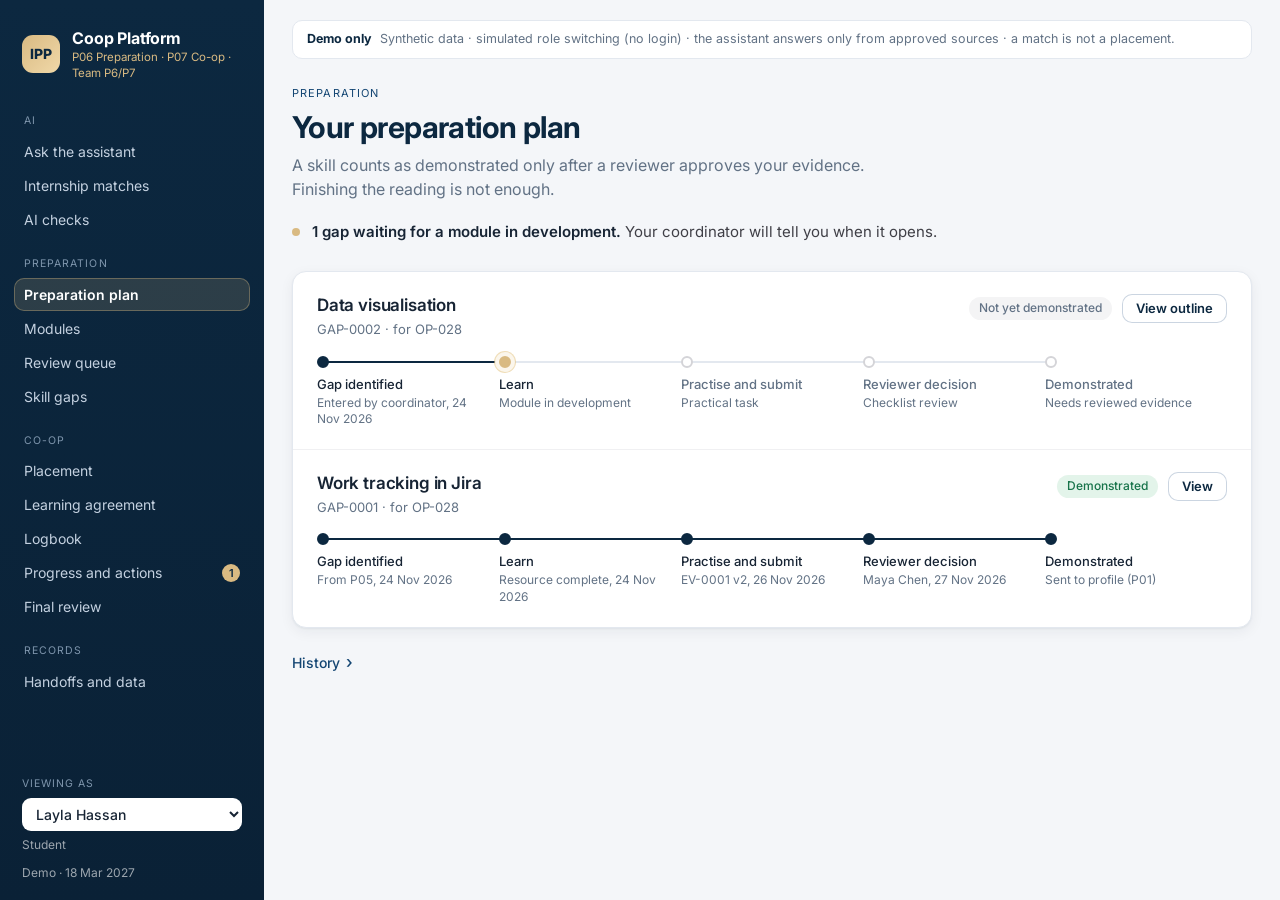
==== commit 7936fea4: "Match the shared Coop Platform look of the P04/P05 app Navy sidebar with the IPP mark and "Coop Plat" ====
--- a/index.html
+++ b/index.html
@@ -6,39 +6,41 @@
 <title>Team P6/P7 · Co-op preparation and progress</title>
 <meta name="description" content="Team P6/P7 classroom prototype for BUS2010 IPP projects P06 and P07: internship preparation, co-op learning progress, and Sprint 2 AI features (FAQ assistant and internship matching).">
 <link rel="icon" href="data:image/svg+xml,%3Csvg xmlns='http://www.w3.org/2000/svg' viewBox='0 0 32 32'%3E%3Crect width='32' height='32' rx='8' fill='%23154677'/%3E%3Cpath d='M16 7.5 24.5 16 16 24.5 7.5 16z' fill='%23E5C687'/%3E%3C/svg%3E">
+<link rel="preconnect" href="https://fonts.googleapis.com">
+<link href="https://fonts.googleapis.com/css2?family=Inter:wght@400;500;600;700;800&display=swap" rel="stylesheet">
 <style>
-/* Team P6/P7 — design tokens. MBZUAI colours: navy #154677, blue #006BA1, gold #E5C687. */
+/* Team P6/P7 — design tokens. Sprint 3: aligned with the shared Coop Platform look used by P04/P05 (navy #0C2840, blue #144673, gold #D9BA82, Inter). */
 :root {
-  --navy: #154677;
-  --blue: #006BA1;
-  --gold: #E5C687;
-  --navy-deep: #0F3861;
+  --navy: #0C2840;
+  --blue: #144673;
+  --gold: #D9BA82;
+  --navy-deep: #12355a;
   --gold-ink: #574A30;
   --gold-50: #FBF6EC;
-  --cream: #F5E6CE;
-
-  --bg: #FFFFFF;
+  --cream: #F7EBDB;
+
+  --bg: #F4F6F9;
   --paper: #FFFFFF;
   --fill: #F4F4F5;
-  --ink: #18181B;
+  --ink: #172434;
   --ink-2: #3F3F46;
-  --muted: #71717A;
+  --muted: #627285;
   --faint: #A1A1AA;
-  --line: #E4E4E7;
+  --line: #e3e8ef;
   --line-2: #F0F0F2;
 
-  --blue-50: #EAF3F8;
+  --blue-50: #eaf1f8;
   --navy-50: #EEF2F7;
-  --green: #1B7A43;  --green-50: #EAF6EF;
-  --red: #C42B1C;    --red-50: #FCEDEB;
-
-  --sans: -apple-system, BlinkMacSystemFont, "SF Pro Text", "Helvetica Neue", Helvetica, Arial, sans-serif;
-  --display: -apple-system, BlinkMacSystemFont, "SF Pro Display", "Helvetica Neue", Helvetica, Arial, sans-serif;
+  --green: #17734a;  --green-50: #e3f4ea;
+  --red: #b42318;    --red-50: #fde8e6;
+
+  --sans: "Inter", -apple-system, BlinkMacSystemFont, "SF Pro Text", "Helvetica Neue", Helvetica, Arial, sans-serif;
+  --display: "Inter", -apple-system, BlinkMacSystemFont, "SF Pro Display", "Helvetica Neue", Helvetica, Arial, sans-serif;
   --mono: ui-monospace, "SF Mono", Menlo, monospace;
 
-  --r-sm: 6px; --r-md: 12px;
+  --r-sm: 9px; --r-md: 14px;
   --card: 0 0 0 1px var(--line);
-  --focus: 0 0 0 3px rgba(0, 107, 161, 0.28);
+  --focus: 0 0 0 3px rgba(20, 70, 115, 0.14);
   --ease: cubic-bezier(0.23, 1, 0.32, 1);
 }
 
@@ -64,7 +66,7 @@
 .sr-only { position: absolute; width: 1px; height: 1px; overflow: hidden; clip: rect(0 0 0 0); white-space: nowrap; }
 
 /* ---------- Shell ---------- */
-.app { display: grid; grid-template-columns: 248px 1fr; min-height: 100vh; }
+.app { display: grid; grid-template-columns: 264px 1fr; min-height: 100vh; }
 .side {
   background: var(--navy); padding: 22px 14px 18px;
   display: flex; flex-direction: column; gap: 26px; position: sticky; top: 0; height: 100vh; overflow-y: auto;
@@ -406,6 +408,29 @@
   .msg { max-width: 100%; }
 }
 @media (prefers-reduced-motion: reduce) { .toast, .btn, details.more > summary::after { transition: none; } }
+
+/* ---------- Sprint 3: shared Coop Platform look (matches the P04/P05 app) ---------- */
+body { font-size: 14.5px; letter-spacing: 0; }
+.side { background: linear-gradient(180deg, var(--navy) 0%, #0a2136 100%); color: #d7e1ec; }
+.brand { gap: 12px; padding: 4px 8px 6px; }
+.brand-logo { width: 38px; height: 38px; border-radius: 11px; background: linear-gradient(135deg, var(--gold), #f0d8a8); color: var(--navy);
+  display: grid; place-items: center; font-weight: 800; font-size: 14px; flex: none; }
+.brand-name { font-size: 16px; font-weight: 700; color: #fff; letter-spacing: -.01em; }
+.brand-sub { color: var(--gold); font-size: 11.5px; line-height: 1.35; }
+.nav-group h4 { font-family: var(--sans); font-size: 10.5px; letter-spacing: .1em; text-transform: uppercase; color: #7f96ad; }
+.nav-group a { border-radius: 10px; color: #c4d1e0; }
+.nav-group a[aria-current="page"] { background: rgba(217, 186, 130, .16); color: #fff; box-shadow: inset 0 0 0 1px rgba(217, 186, 130, .35); }
+.whoami label { font-family: var(--sans); text-transform: uppercase; letter-spacing: .1em; font-size: 10.5px; color: #7f96ad; }
+.main { padding: 20px 28px 56px; }
+.main > * { max-width: 1040px; }
+.demo-banner { background: #fff; color: var(--muted); padding: 9px 14px; font-size: 12.5px; border: 1px solid var(--line); border-radius: 10px;
+  display: flex; gap: 8px; align-items: baseline; margin-bottom: 26px; }
+.demo-banner b { color: var(--navy); white-space: nowrap; }
+h1 { font-size: 30px; font-weight: 700; letter-spacing: -.02em; color: var(--navy); }
+.eyebrow { font-family: var(--sans); text-transform: uppercase; letter-spacing: .1em; font-size: 11px; color: var(--blue); }
+.panel { background: #fff; border: 1px solid var(--line); border-radius: var(--r-md); box-shadow: 0 1px 2px rgba(16, 32, 56, .05), 0 4px 14px rgba(16, 32, 56, .06); }
+.btn { border-radius: 10px; font-weight: 600; }
+.chip { border-radius: 999px; }
 
 </style>
 </head>
@@ -1628,8 +1653,8 @@
     <div class="app">
       <aside class="side" aria-label="Navigation">
         <div class="brand">
-          <svg class="brand-mark" viewBox="0 0 32 32" aria-hidden="true"><rect x="1" y="1" width="30" height="30" rx="8" fill="none" stroke="#E5C687" stroke-width="1.5"/><path d="M16 8 24 16 16 24 8 16z" fill="#E5C687"/></svg>
-          <div class="brand-name">Team P6/P7</div>
+          <div class="brand-logo" aria-hidden="true">IPP</div>
+          <div><div class="brand-name">Coop Platform</div><div class="brand-sub">P06 Preparation · P07 Co-op · Team P6/P7</div></div>
         </div>
         <nav>${navHTML}</nav>
         <div class="side-foot">
@@ -1643,7 +1668,7 @@
           <button type="button" class="demo-link" data-action="open-settings">Demo · ${d(S.today)}</button>
         </div>
       </aside>
-      <main class="main" id="main" tabindex="-1">${content}</main>
+      <main class="main" id="main" tabindex="-1"><div class="demo-banner"><b>Demo only</b><span>Synthetic data · simulated role switching (no login) · the assistant answers only from approved sources · a match is not a placement.</span></div>${content}</main>
     </div>
     <div class="toast" role="status" aria-live="polite" id="toast"></div>
     ${settingsDialog()}
